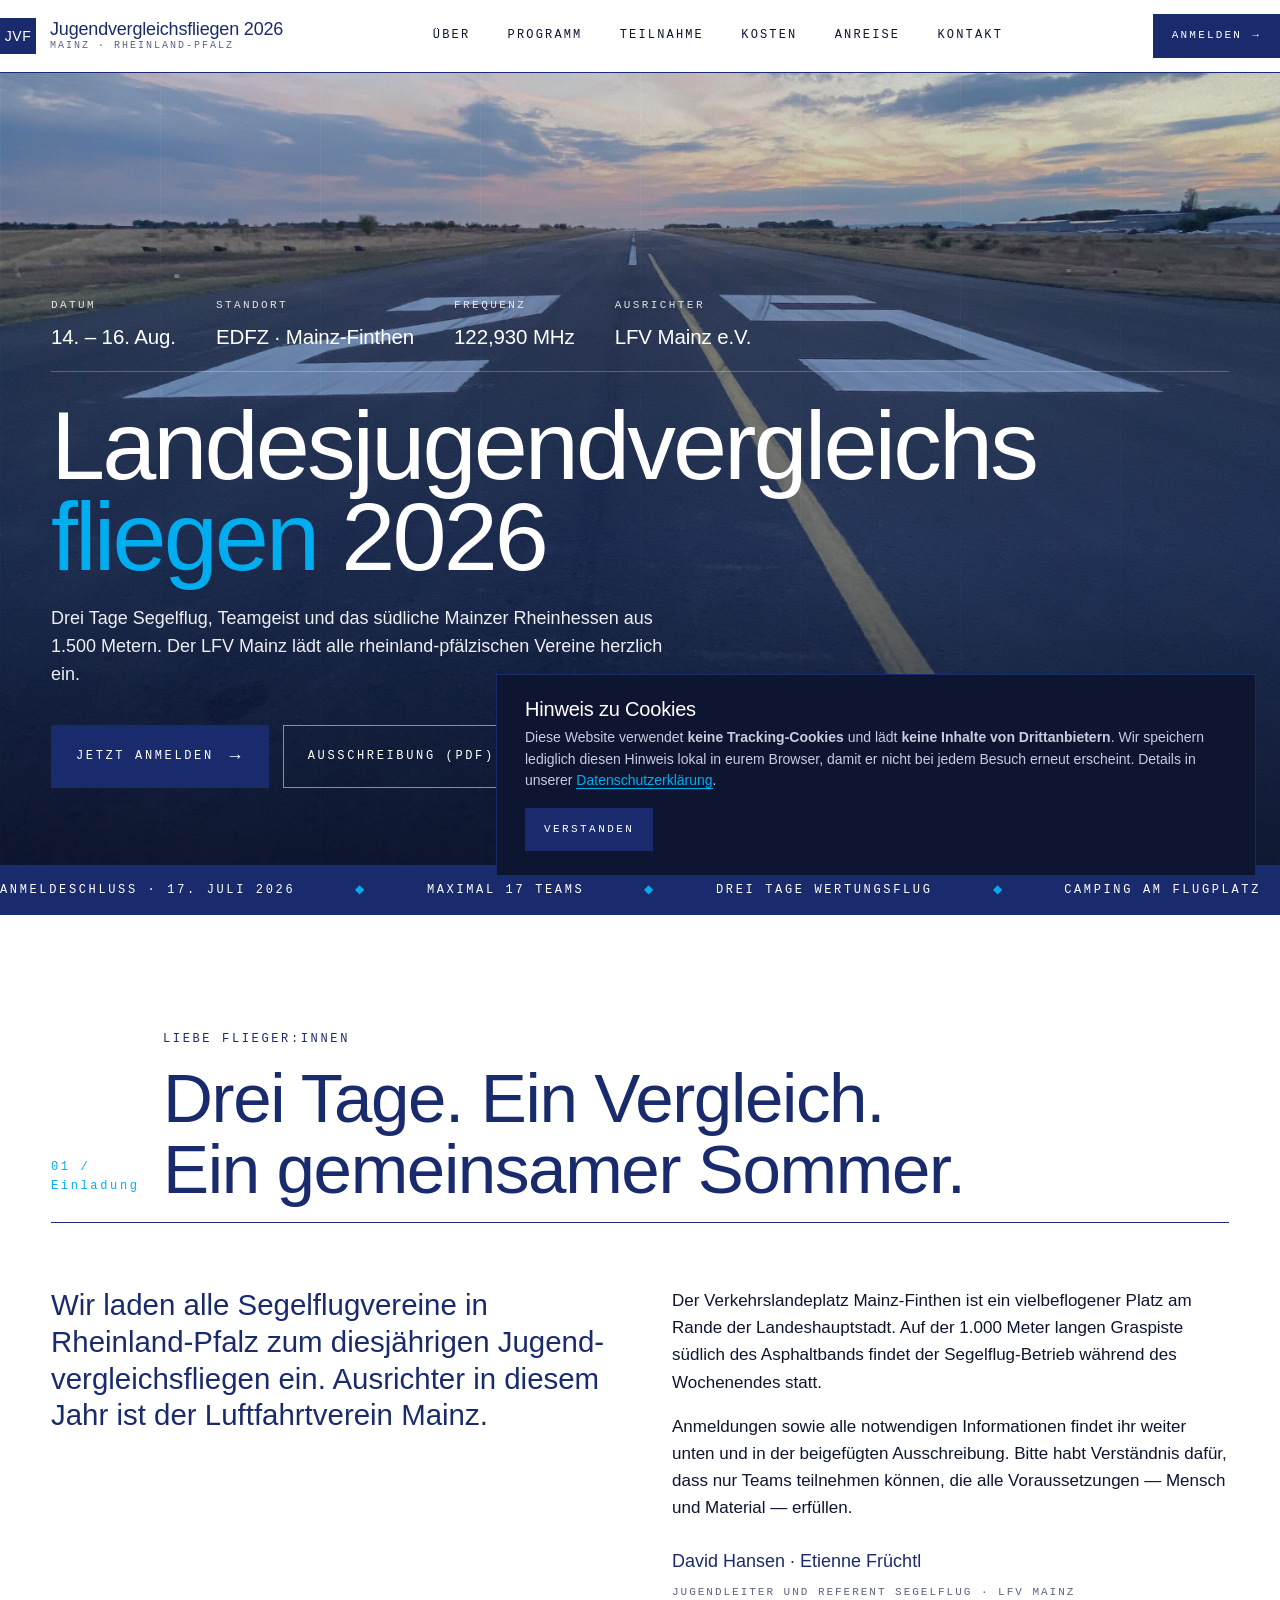
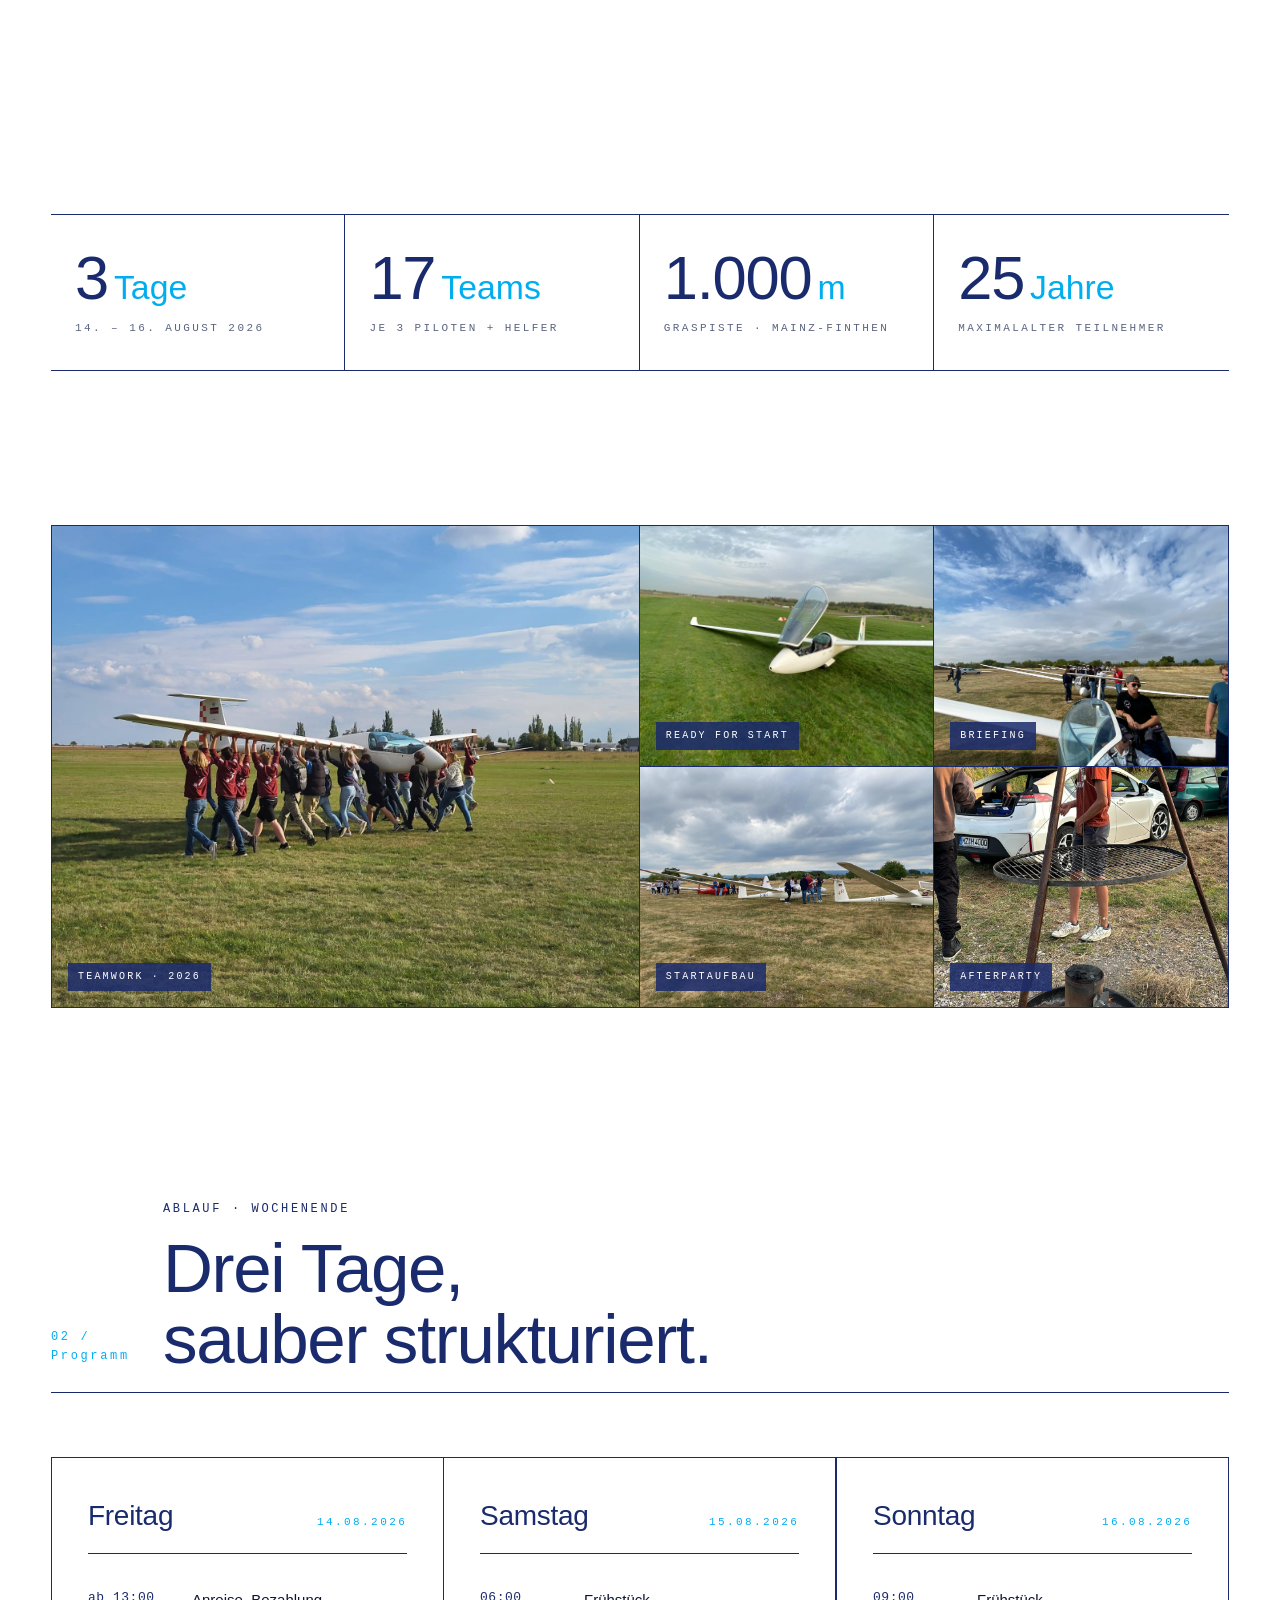
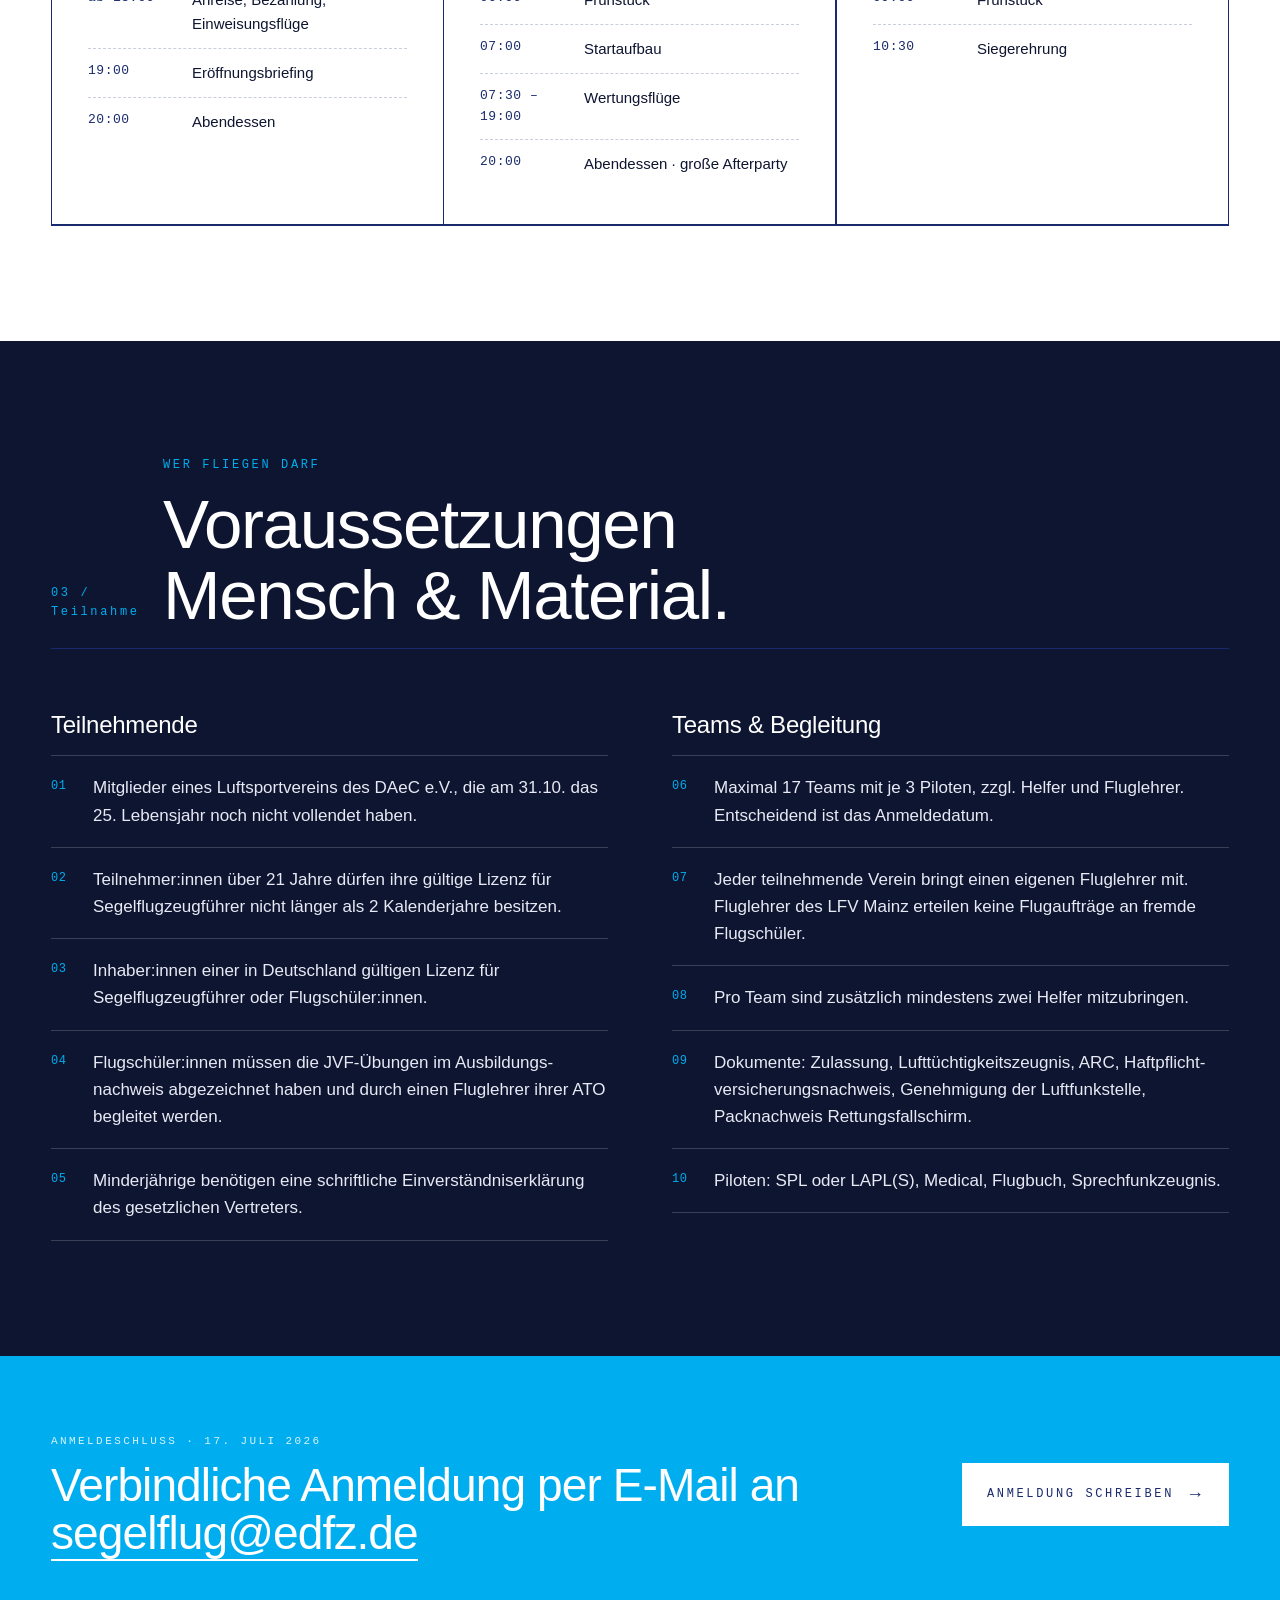
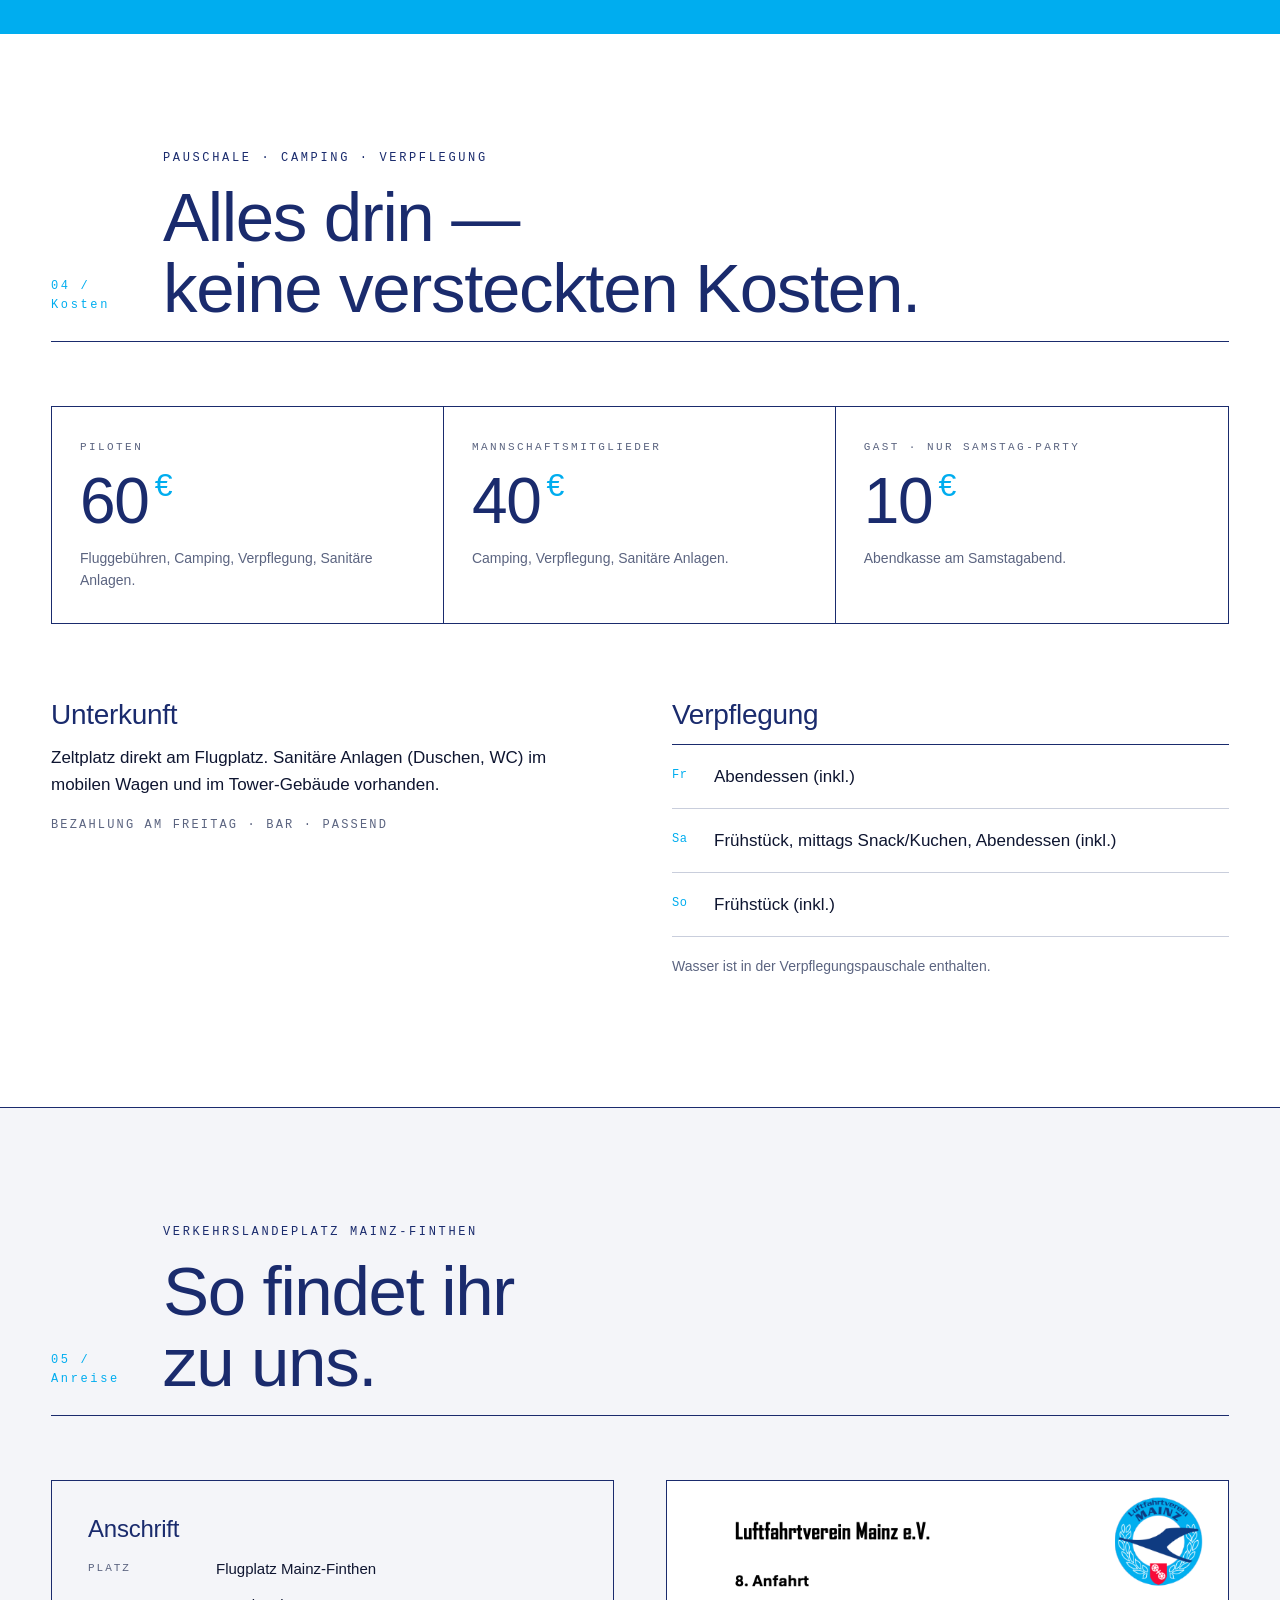
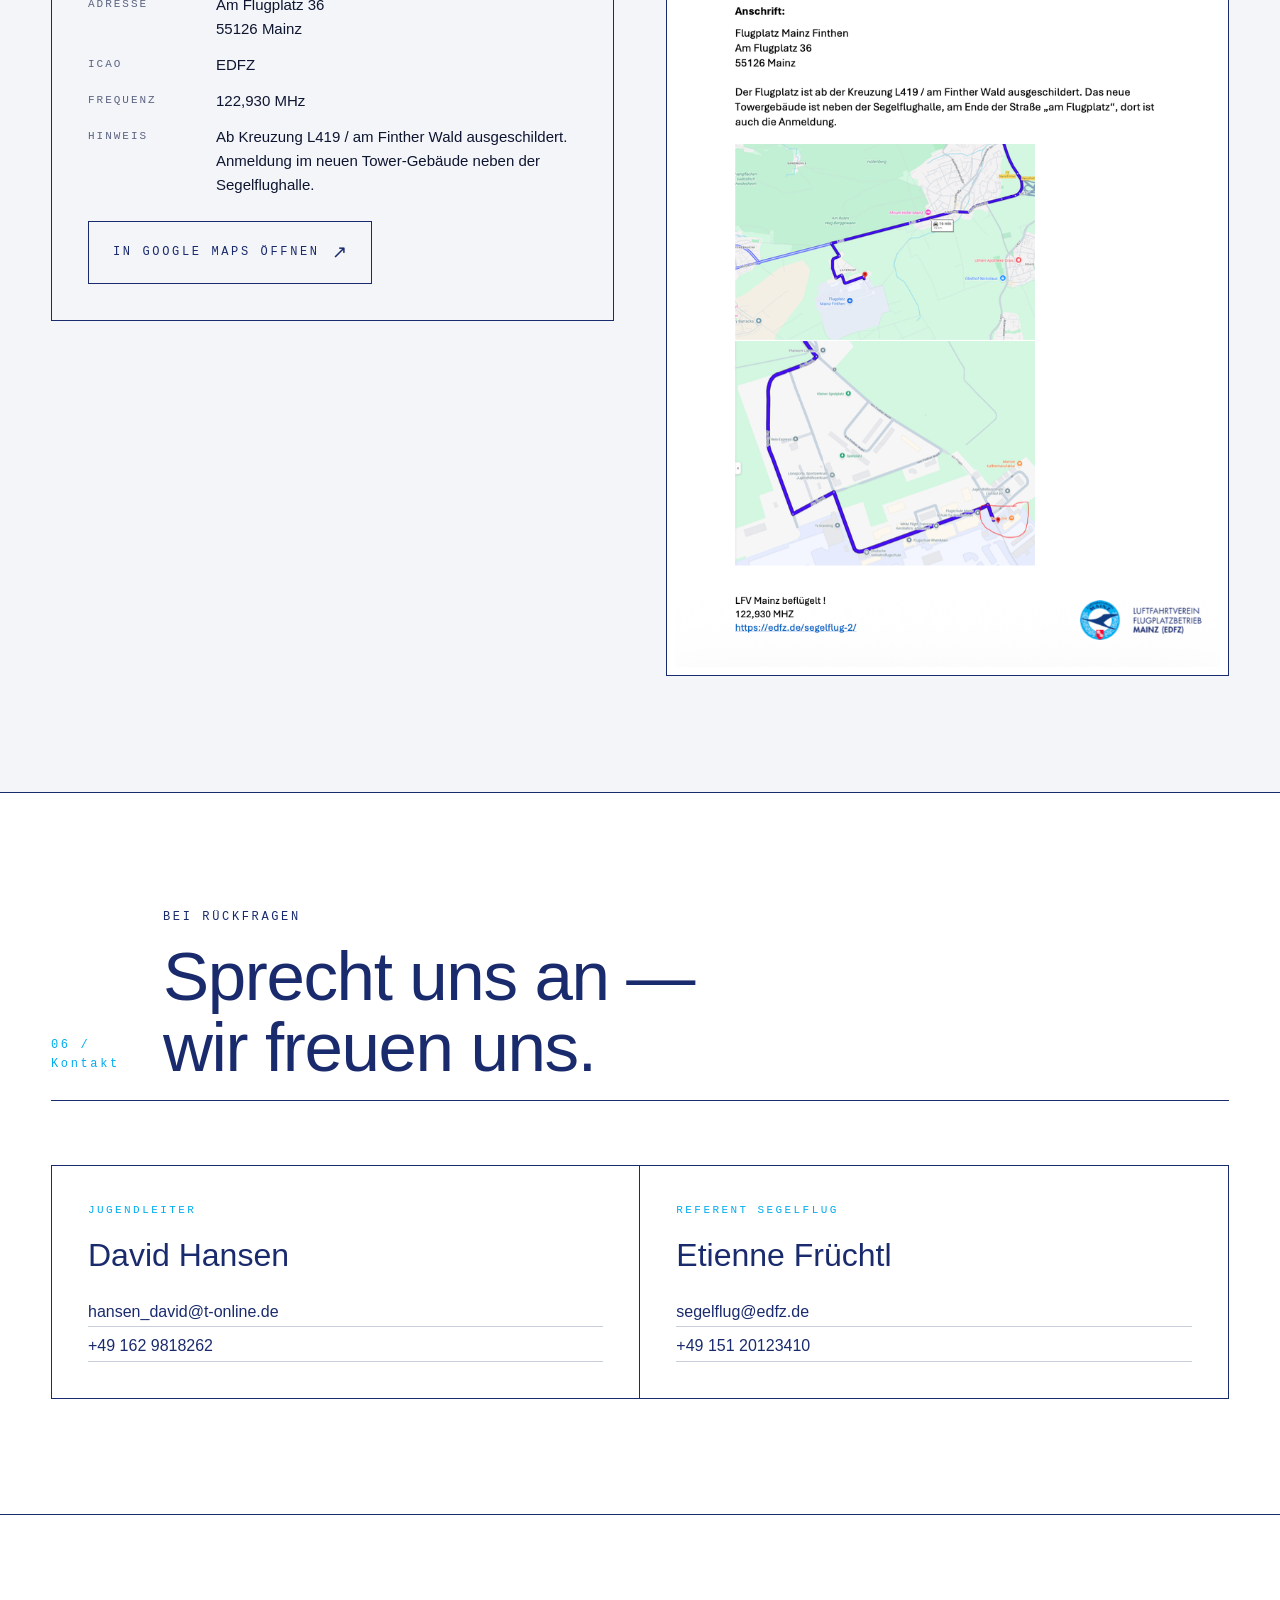
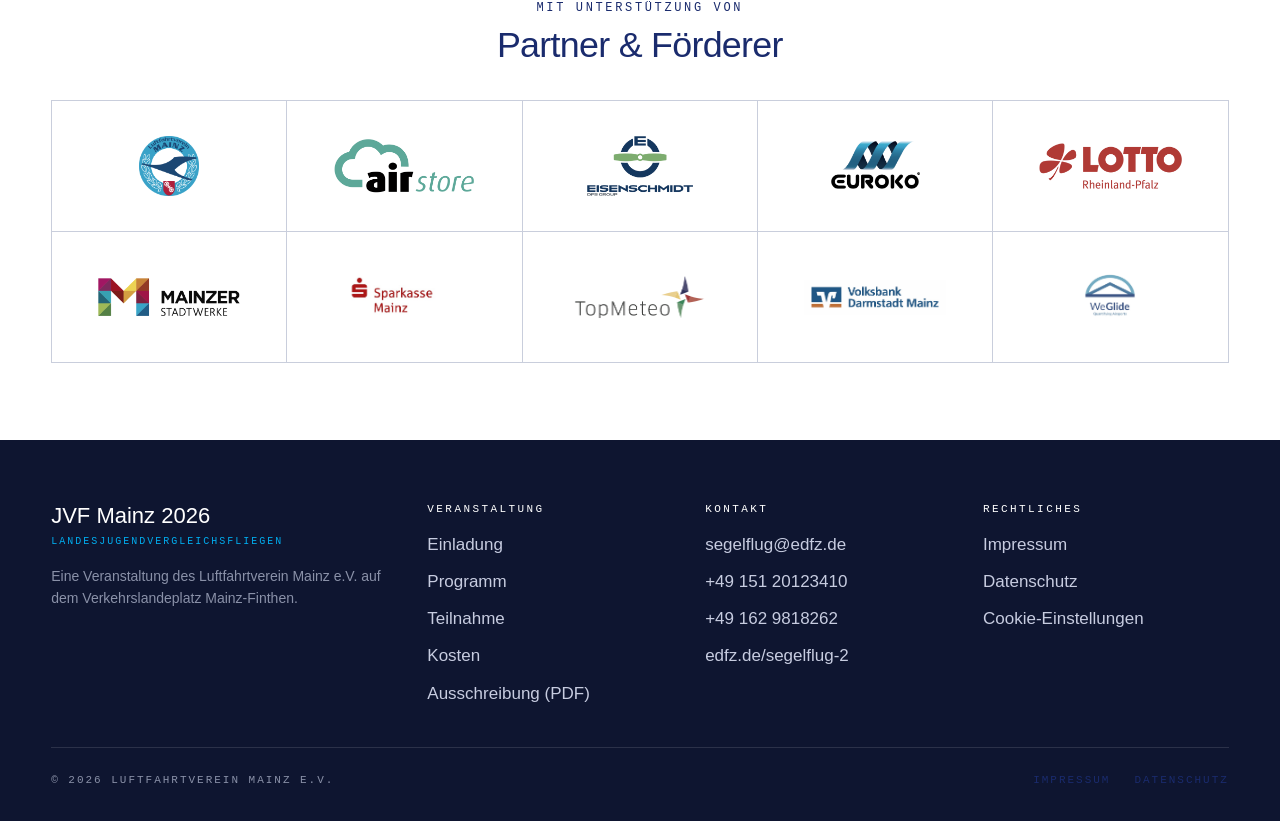
==== index.html @ f4890831 "feat: JVF Mainz 2026 Website Statische HTML-Site für das Landesjugendvergleichsfliegen 2026 auf dem " ====
<!doctype html>
<html lang="de">
<head>
<meta charset="utf-8" />
<meta name="viewport" content="width=device-width, initial-scale=1" />
<meta name="theme-color" content="#1A2B6D" />
<meta name="description" content="Landesjugendvergleichsfliegen 2026 in Mainz-Finthen. 14. bis 16. August 2026. Ausgerichtet vom Luftfahrtverein Mainz e.V. — Einladung an alle Segelflugvereine in Rheinland-Pfalz." />
<meta name="robots" content="index, follow" />

<title>JVF Mainz 2026 — Landesjugendvergleichsfliegen · 14.–16. August 2026</title>

<link rel="canonical" href="https://jvf-mainz.de/" />
<link rel="icon" type="image/svg+xml" href="data:image/svg+xml;utf8,<svg xmlns='http://www.w3.org/2000/svg' viewBox='0 0 64 64'><rect width='64' height='64' fill='%231A2B6D'/><text x='50%25' y='56%25' text-anchor='middle' font-family='Futura,Trebuchet MS,sans-serif' font-size='28' fill='white' font-weight='500'>JVF</text></svg>" />

<meta property="og:type" content="website" />
<meta property="og:title" content="JVF Mainz 2026 — Landesjugendvergleichsfliegen" />
<meta property="og:description" content="14. – 16. August 2026 · Verkehrslandeplatz Mainz-Finthen" />
<meta property="og:locale" content="de_DE" />

<link rel="stylesheet" href="assets/css/styles.css" />
<link rel="stylesheet" href="assets/vendor/aos/aos.css" />
<script src="assets/vendor/aos/aos.js" defer></script>
</head>
<body>

<!-- =========================================================
     Header
     ========================================================= -->
<header class="topbar">
  <div class="container topbar__inner">
    <a class="brand" href="/">
      <span class="brand__mark">JVF</span>
      <span class="brand__text">
        Jugendvergleichs&shy;fliegen 2026
        <small>Mainz · Rheinland-Pfalz</small>
      </span>
    </a>
    <nav class="nav" aria-label="Hauptnavigation">
      <a href="#ueber">Über</a>
      <a href="#programm">Programm</a>
      <a href="#teilnahme">Teilnahme</a>
      <a href="#kosten">Kosten</a>
      <a href="#anreise">Anreise</a>
      <a href="#kontakt">Kontakt</a>
    </nav>
    <a class="topbar__cta" href="#anmeldung">
      Anmelden <span aria-hidden="true">→</span>
    </a>
  </div>
</header>

<!-- =========================================================
     Hero
     ========================================================= -->
<section class="hero" aria-label="Einleitung">
  <div class="hero__media">
    <div class="hero__grid" aria-hidden="true"></div>
    <div class="hero__content">
      <div class="hero__container">

        <div class="hero__meta" data-aos="fade-up">
          <div class="hero__meta-item">Datum<span>14. – 16. Aug.</span></div>
          <div class="hero__meta-item">Standort<span>EDFZ · Mainz-Finthen</span></div>
          <div class="hero__meta-item">Frequenz<span>122,930 MHz</span></div>
          <div class="hero__meta-item">Ausrichter<span>LFV Mainz e.V.</span></div>
        </div>

        <h1 class="hero__title" data-aos="fade-up" data-aos-delay="120">
          Landes&shy;jugend&shy;<span class="light">vergleichs&shy;</span><br />
          <span class="accent">fliegen</span> <span class="light">2026</span>
        </h1>

        <p class="hero__sub" data-aos="fade-up" data-aos-delay="220">
          Drei Tage Segelflug, Teamgeist und das südliche Mainzer
          Rheinhessen aus 1.500 Metern. Der LFV Mainz lädt alle
          rheinland&shy;-pfälzischen Vereine herzlich ein.
        </p>

        <div class="hero__cta" data-aos="fade-up" data-aos-delay="300">
          <a class="btn" href="#anmeldung">
            Jetzt anmelden <span class="arrow" aria-hidden="true">→</span>
          </a>
          <a class="btn btn--ghost" href="assets/downloads/ausschreibung-jvf-2026-mainz.pdf" target="_blank" rel="noopener">
            Ausschreibung (PDF)
          </a>
        </div>

      </div>
    </div>
  </div>
</section>

<!-- =========================================================
     Ticker
     ========================================================= -->
<div class="ticker" aria-hidden="true">
  <div class="ticker__track">
    <span>Anmeldeschluss · 17. Juli 2026</span>
    <span>Maximal 17 Teams</span>
    <span>Drei Tage Wertungsflug</span>
    <span>Camping am Flugplatz</span>
    <span>Große Afterparty</span>
    <span>EDFZ · Mainz-Finthen</span>
    <span>Anmeldeschluss · 17. Juli 2026</span>
    <span>Maximal 17 Teams</span>
    <span>Drei Tage Wertungsflug</span>
    <span>Camping am Flugplatz</span>
    <span>Große Afterparty</span>
    <span>EDFZ · Mainz-Finthen</span>
  </div>
</div>

<!-- =========================================================
     Über / Einleitung
     ========================================================= -->
<section id="ueber" class="section">
  <div class="container">

    <div class="section__head" data-aos="fade-up">
      <div class="section__num">01 / Einladung</div>
      <div class="section__title-wrap">
        <span class="h-eyebrow">Liebe Flieger:innen</span>
        <h2 class="h-section">Drei Tage. Ein Vergleich.<br />Ein gemeinsamer Sommer.</h2>
      </div>
    </div>

    <div class="intro">
      <div class="intro__lead" data-aos="fade-up">
        Wir laden alle Segelflug&shy;vereine in Rheinland-Pfalz zum
        diesjährigen Jugend&shy;vergleichs&shy;fliegen ein. Ausrichter
        in diesem Jahr ist der Luftfahrt&shy;verein Mainz.
      </div>
      <div class="intro__body" data-aos="fade-up" data-aos-delay="120">
        <p>
          Der Verkehrs&shy;landeplatz Mainz-Finthen ist ein vielbeflogener
          Platz am Rande der Landeshauptstadt. Auf der 1.000 Meter langen
          Graspiste südlich des Asphaltbands findet der Segelflug-Betrieb
          während des Wochenendes statt.
        </p>
        <p>
          Anmeldungen sowie alle notwendigen Informationen findet ihr
          weiter unten und in der beigefügten Ausschreibung. Bitte habt
          Verständnis dafür, dass nur Teams teilnehmen können, die alle
          Voraussetzungen — Mensch und Material — erfüllen.
        </p>
        <p style="margin-top:1.4em;font-family:var(--ff-display);font-size:18px;color:var(--primary);">
          David Hansen &middot; Etienne Früchtl<br />
          <span style="font-family:var(--ff-mono);font-size:11px;letter-spacing:.18em;text-transform:uppercase;color:var(--muted);">Jugendleiter und Referent Segelflug · LFV Mainz</span>
        </p>
      </div>
    </div>

  </div>
</section>

<!-- =========================================================
     Stats Strip
     ========================================================= -->
<section class="section--tight">
  <div class="container">
    <div class="stats" data-aos="fade-up">
      <div class="stat">
        <div class="stat__num">3<span class="unit">Tage</span></div>
        <div class="stat__label">14. – 16. August 2026</div>
      </div>
      <div class="stat">
        <div class="stat__num">17<span class="unit">Teams</span></div>
        <div class="stat__label">je 3 Piloten + Helfer</div>
      </div>
      <div class="stat">
        <div class="stat__num">1.000<span class="unit">m</span></div>
        <div class="stat__label">Graspiste · Mainz-Finthen</div>
      </div>
      <div class="stat">
        <div class="stat__num">25<span class="unit">Jahre</span></div>
        <div class="stat__label">Maximalalter Teilnehmer</div>
      </div>
    </div>
  </div>
</section>

<!-- =========================================================
     Gallery
     ========================================================= -->
<section class="section--tight">
  <div class="container">
    <div class="gallery" data-aos="fade-up">
      <figure>
        <img src="assets/images/team-pushing.jpg" alt="Team schiebt einen Segelflieger auf der Graspiste" loading="lazy" />
        <figcaption>Teamwork · 2026</figcaption>
      </figure>
      <figure>
        <img src="assets/images/glider-cockpit.jpg" alt="Segelflugzeug mit geöffneter Haube im Abendlicht" loading="lazy" />
        <figcaption>Ready for Start</figcaption>
      </figure>
      <figure>
        <img src="assets/images/glider-sky.jpg" alt="Segelflugzeug-Cockpit vor blauem Himmel" loading="lazy" />
        <figcaption>Briefing</figcaption>
      </figure>
      <figure>
        <img src="assets/images/gliders-lineup.jpg" alt="Reihe aus aufgebauten Segelflugzeugen" loading="lazy" />
        <figcaption>Startaufbau</figcaption>
      </figure>
      <figure>
        <img src="assets/images/social-bbq.jpg" alt="Lagerfeuer und Grill am Abend" loading="lazy" />
        <figcaption>Afterparty</figcaption>
      </figure>
    </div>
  </div>
</section>

<!-- =========================================================
     Programm
     ========================================================= -->
<section id="programm" class="section">
  <div class="container">

    <div class="section__head" data-aos="fade-up">
      <div class="section__num">02 / Programm</div>
      <div class="section__title-wrap">
        <span class="h-eyebrow">Ablauf · Wochenende</span>
        <h2 class="h-section">Drei Tage,<br />sauber strukturiert.</h2>
      </div>
    </div>

    <div class="program">
      <article class="day" data-aos="fade-up">
        <header class="day__header">
          <span class="day__name">Freitag</span>
          <span class="day__date">14.08.2026</span>
        </header>
        <div class="day__rows">
          <div class="day__row">
            <span class="day__time">ab 13:00</span>
            <span class="day__item">Anreise, Bezahlung, Einweisungs&shy;flüge</span>
          </div>
          <div class="day__row">
            <span class="day__time">19:00</span>
            <span class="day__item">Eröffnungsbriefing</span>
          </div>
          <div class="day__row">
            <span class="day__time">20:00</span>
            <span class="day__item">Abendessen</span>
          </div>
        </div>
      </article>

      <article class="day" data-aos="fade-up" data-aos-delay="120">
        <header class="day__header">
          <span class="day__name">Samstag</span>
          <span class="day__date">15.08.2026</span>
        </header>
        <div class="day__rows">
          <div class="day__row">
            <span class="day__time">06:00</span>
            <span class="day__item">Frühstück</span>
          </div>
          <div class="day__row">
            <span class="day__time">07:00</span>
            <span class="day__item">Startaufbau</span>
          </div>
          <div class="day__row">
            <span class="day__time">07:30 – 19:00</span>
            <span class="day__item">Wertungsflüge</span>
          </div>
          <div class="day__row">
            <span class="day__time">20:00</span>
            <span class="day__item">Abendessen · große Afterparty</span>
          </div>
        </div>
      </article>

      <article class="day" data-aos="fade-up" data-aos-delay="240">
        <header class="day__header">
          <span class="day__name">Sonntag</span>
          <span class="day__date">16.08.2026</span>
        </header>
        <div class="day__rows">
          <div class="day__row">
            <span class="day__time">09:00</span>
            <span class="day__item">Frühstück</span>
          </div>
          <div class="day__row">
            <span class="day__time">10:30</span>
            <span class="day__item">Siegerehrung</span>
          </div>
        </div>
      </article>
    </div>

  </div>
</section>

<!-- =========================================================
     Teilnahme / Voraussetzungen
     ========================================================= -->
<section id="teilnahme" class="section section--ink">
  <div class="container">

    <div class="section__head" data-aos="fade-up">
      <div class="section__num">03 / Teilnahme</div>
      <div class="section__title-wrap">
        <span class="h-eyebrow">Wer fliegen darf</span>
        <h2 class="h-section">Voraus&shy;setzungen<br />Mensch &amp; Material.</h2>
      </div>
    </div>

    <div class="split">
      <div data-aos="fade-up">
        <h3 style="font-family:var(--ff-display);font-size:24px;color:#fff;margin-bottom:18px;">Teilnehmende</h3>
        <ul class="req-list" style="--rule-soft: rgba(255,255,255,0.18);">
          <li style="border-color: rgba(255,255,255,0.18);"><span class="marker">01</span> Mitglieder eines Luftsport&shy;vereins des DAeC e.V., die am 31.10. das 25. Lebensjahr noch nicht vollendet haben.</li>
          <li style="border-color: rgba(255,255,255,0.18);"><span class="marker">02</span> Teilnehmer:innen über 21 Jahre dürfen ihre gültige Lizenz für Segelflugzeug&shy;führer nicht länger als 2 Kalenderjahre besitzen.</li>
          <li style="border-color: rgba(255,255,255,0.18);"><span class="marker">03</span> Inhaber:innen einer in Deutschland gültigen Lizenz für Segelflugzeug&shy;führer oder Flugschüler:innen.</li>
          <li style="border-color: rgba(255,255,255,0.18);"><span class="marker">04</span> Flugschüler:innen müssen die JVF-Übungen im Ausbildungs&shy;nachweis abgezeichnet haben und durch einen Fluglehrer ihrer ATO begleitet werden.</li>
          <li style="border-color: rgba(255,255,255,0.18);"><span class="marker">05</span> Minderjährige benötigen eine schriftliche Einverständnis&shy;erklärung des gesetzlichen Vertreters.</li>
        </ul>
      </div>

      <div data-aos="fade-up" data-aos-delay="120">
        <h3 style="font-family:var(--ff-display);font-size:24px;color:#fff;margin-bottom:18px;">Teams &amp; Begleitung</h3>
        <ul class="req-list" style="--rule-soft: rgba(255,255,255,0.18);">
          <li style="border-color: rgba(255,255,255,0.18);"><span class="marker">06</span> Maximal 17 Teams mit je 3 Piloten, zzgl. Helfer und Fluglehrer. Entscheidend ist das Anmeldedatum.</li>
          <li style="border-color: rgba(255,255,255,0.18);"><span class="marker">07</span> Jeder teilnehmende Verein bringt einen eigenen Fluglehrer mit. Fluglehrer des LFV Mainz erteilen keine Flugaufträge an fremde Flugschüler.</li>
          <li style="border-color: rgba(255,255,255,0.18);"><span class="marker">08</span> Pro Team sind zusätzlich mindestens zwei Helfer mitzubringen.</li>
          <li style="border-color: rgba(255,255,255,0.18);"><span class="marker">09</span> Dokumente: Zulassung, Lufttüchtigkeitszeugnis, ARC, Haftpflicht&shy;versicherungs&shy;nachweis, Genehmigung der Luftfunkstelle, Packnachweis Rettungsfallschirm.</li>
          <li style="border-color: rgba(255,255,255,0.18);"><span class="marker">10</span> Piloten: SPL oder LAPL(S), Medical, Flugbuch, Sprechfunk&shy;zeugnis.</li>
        </ul>
      </div>
    </div>

  </div>
</section>

<!-- =========================================================
     Anmeldung Banner
     ========================================================= -->
<section id="anmeldung" class="section--tight" style="background:var(--secondary); color:#fff;">
  <div class="container" style="display:grid; grid-template-columns: 1fr auto; gap:32px; align-items:center;">
    <div data-aos="fade-up">
      <div style="font-family:var(--ff-mono); font-size:11px; letter-spacing:.22em; text-transform:uppercase; color:rgba(255,255,255,.85); margin-bottom:10px;">Anmeldeschluss · 17. Juli 2026</div>
      <h2 style="color:#fff; font-family:var(--ff-display); font-size:clamp(28px, 3.6vw, 48px); letter-spacing:-.02em; line-height:1.05;">
        Verbindliche Anmeldung per E-Mail an <br />
        <a href="mailto:segelflug@edfz.de?subject=Anmeldung%20JVF%20Mainz%202026" style="color:#fff; border-bottom:2px solid #fff;">segelflug@edfz.de</a>
      </h2>
    </div>
    <a class="btn" href="mailto:segelflug@edfz.de?subject=Anmeldung%20JVF%20Mainz%202026&body=Hallo%20zusammen%2C%0A%0Awir%20m%C3%B6chten%20uns%20verbindlich%20zum%20JVF%202026%20anmelden.%0A%0AVerein%3A%0ATeilnehmer%3A%0AFluglehrer%3A%0AHelfer%3A%0AMuster%20und%20Kennzeichen%20des%20Luftfahrzeugs%3A%0A%0AViele%20Gr%C3%BC%C3%9Fe" style="background:#fff; color:var(--primary); border-color:#fff;" data-aos="fade-up" data-aos-delay="80">
      Anmeldung schreiben <span class="arrow" aria-hidden="true">→</span>
    </a>
  </div>
</section>

<!-- =========================================================
     Kosten & Unterbringung
     ========================================================= -->
<section id="kosten" class="section">
  <div class="container">

    <div class="section__head" data-aos="fade-up">
      <div class="section__num">04 / Kosten</div>
      <div class="section__title-wrap">
        <span class="h-eyebrow">Pauschale · Camping · Verpflegung</span>
        <h2 class="h-section">Alles drin —<br />keine versteckten Kosten.</h2>
      </div>
    </div>

    <div class="prices" data-aos="fade-up">
      <div class="price">
        <div class="price__label">Piloten</div>
        <div class="price__amount">60<span class="currency">€</span></div>
        <div class="price__desc">Fluggebühren, Camping, Verpflegung, Sanitäre Anlagen.</div>
      </div>
      <div class="price">
        <div class="price__label">Mannschaftsmitglieder</div>
        <div class="price__amount">40<span class="currency">€</span></div>
        <div class="price__desc">Camping, Verpflegung, Sanitäre Anlagen.</div>
      </div>
      <div class="price">
        <div class="price__label">Gast · nur Samstag-Party</div>
        <div class="price__amount">10<span class="currency">€</span></div>
        <div class="price__desc">Abendkasse am Samstagabend.</div>
      </div>
    </div>

    <div class="split" style="margin-top: clamp(48px, 6vw, 80px);">
      <div data-aos="fade-up">
        <h3 style="font-family:var(--ff-display); font-size:28px; color:var(--primary); margin-bottom:14px;">Unterkunft</h3>
        <p>Zeltplatz direkt am Flugplatz. Sanitäre Anlagen (Duschen, WC) im mobilen Wagen und im Tower-Gebäude vorhanden.</p>
        <p style="font-family:var(--ff-mono); font-size:12px; letter-spacing:.18em; text-transform:uppercase; color:var(--muted); margin-top:18px;">Bezahlung am Freitag · bar · passend</p>
      </div>
      <div data-aos="fade-up" data-aos-delay="120">
        <h3 style="font-family:var(--ff-display); font-size:28px; color:var(--primary); margin-bottom:14px;">Verpflegung</h3>
        <ul class="req-list">
          <li><span class="marker">Fr</span> Abendessen (inkl.)</li>
          <li><span class="marker">Sa</span> Frühstück, mittags Snack/Kuchen, Abendessen (inkl.)</li>
          <li><span class="marker">So</span> Frühstück (inkl.)</li>
        </ul>
        <p style="margin-top:18px; font-size:14px; color:var(--muted);">Wasser ist in der Verpflegungs&shy;pauschale enthalten.</p>
      </div>
    </div>

  </div>
</section>

<!-- =========================================================
     Anreise
     ========================================================= -->
<section id="anreise" class="section" style="background:var(--paper-2); border-top:1px solid var(--rule); border-bottom:1px solid var(--rule);">
  <div class="container">

    <div class="section__head" data-aos="fade-up">
      <div class="section__num">05 / Anreise</div>
      <div class="section__title-wrap">
        <span class="h-eyebrow">Verkehrslandeplatz Mainz-Finthen</span>
        <h2 class="h-section">So findet ihr<br />zu uns.</h2>
      </div>
    </div>

    <div class="anreise">
      <div class="address-card" data-aos="fade-up">
        <h3>Anschrift</h3>
        <dl>
          <dt>Platz</dt><dd>Flugplatz Mainz-Finthen</dd>
          <dt>Adresse</dt><dd>Am Flugplatz 36<br />55126 Mainz</dd>
          <dt>ICAO</dt><dd>EDFZ</dd>
          <dt>Frequenz</dt><dd>122,930 MHz</dd>
          <dt>Hinweis</dt><dd>Ab Kreuzung L419 / am Finther Wald ausgeschildert. Anmeldung im neuen Tower-Gebäude neben der Segelflughalle.</dd>
        </dl>
        <div style="margin-top:24px; display:flex; gap:10px; flex-wrap:wrap;">
          <a class="btn btn--outline-dark" href="https://www.google.com/maps/search/?api=1&query=Flugplatz+Mainz-Finthen+Am+Flugplatz+36+55126+Mainz" target="_blank" rel="noopener noreferrer">
            In Google Maps öffnen <span class="arrow" aria-hidden="true">↗</span>
          </a>
        </div>
      </div>
      <div class="map-frame" data-aos="fade-up" data-aos-delay="120">
        <img src="assets/images/anreise-karte.png" alt="Karte zur Anreise zum Flugplatz Mainz-Finthen" />
      </div>
    </div>

  </div>
</section>

<!-- =========================================================
     Kontakt
     ========================================================= -->
<section id="kontakt" class="section">
  <div class="container">

    <div class="section__head" data-aos="fade-up">
      <div class="section__num">06 / Kontakt</div>
      <div class="section__title-wrap">
        <span class="h-eyebrow">Bei Rückfragen</span>
        <h2 class="h-section">Sprecht uns an —<br />wir freuen uns.</h2>
      </div>
    </div>

    <div class="contacts" data-aos="fade-up">
      <article class="contact">
        <div class="contact__role">Jugendleiter</div>
        <div class="contact__name">David Hansen</div>
        <div class="contact__detail">
          <a href="mailto:hansen_david@t-online.de">hansen_david@t-online.de</a>
          <a href="tel:+491629818262">+49 162 9818262</a>
        </div>
      </article>
      <article class="contact">
        <div class="contact__role">Referent Segelflug</div>
        <div class="contact__name">Etienne Früchtl</div>
        <div class="contact__detail">
          <a href="mailto:segelflug@edfz.de">segelflug@edfz.de</a>
          <a href="tel:+4915120123410">+49 151 20123410</a>
        </div>
      </article>
    </div>

  </div>
</section>

<!-- =========================================================
     Sponsoren
     ========================================================= -->
<section class="section--tight" style="border-top:1px solid var(--rule);">
  <div class="container">
    <div style="text-align:center; margin-bottom:36px;" data-aos="fade-up">
      <span class="h-eyebrow">Mit Unterstützung von</span>
      <h3 style="font-family:var(--ff-display); font-size:clamp(24px, 2.8vw, 36px); color:var(--primary); margin-top:8px; letter-spacing:-0.02em;">Partner &amp; Förderer</h3>
    </div>
    <div class="sponsors" data-aos="fade-up">
      <a class="sponsor" href="https://www.lfv-mainz.de" target="_blank" rel="noopener"><img src="assets/logos/lfv-mainz.png" alt="Luftfahrtverein Mainz" loading="lazy" /></a>
      <a class="sponsor" href="https://www.air-avionics.com" target="_blank" rel="noopener"><img src="assets/logos/air-avionics.png" alt="Air Avionics" loading="lazy" /></a>
      <a class="sponsor" href="#" rel="noopener"><img src="assets/logos/eisenschmidt.png" alt="Eisenschmidt" loading="lazy" /></a>
      <a class="sponsor" href="#" rel="noopener"><img src="assets/logos/euroko.png" alt="Euroko" loading="lazy" /></a>
      <a class="sponsor" href="https://www.lotto-rlp.de" target="_blank" rel="noopener"><img src="assets/logos/lotto.png" alt="Lotto Rheinland-Pfalz" loading="lazy" /></a>
      <a class="sponsor" href="https://www.mainzer-stadtwerke.de" target="_blank" rel="noopener"><img src="assets/logos/mainzer-stadtwerke.png" alt="Mainzer Stadtwerke" loading="lazy" /></a>
      <a class="sponsor" href="https://www.sparkasse-mainz.de" target="_blank" rel="noopener"><img src="assets/logos/sparkasse.jpg" alt="Sparkasse Mainz" loading="lazy" /></a>
      <a class="sponsor" href="https://www.topmeteo.eu" target="_blank" rel="noopener"><img src="assets/logos/topmeteo.png" alt="TopMeteo" loading="lazy" /></a>
      <a class="sponsor" href="https://www.volksbank-rhein-main.de" target="_blank" rel="noopener"><img src="assets/logos/volksbank.jpg" alt="Volksbank Rhein-Main" loading="lazy" /></a>
      <a class="sponsor" href="https://weglide.org" target="_blank" rel="noopener"><img src="assets/logos/weglide.jpg" alt="WeGlide" loading="lazy" /></a>
    </div>
  </div>
</section>

<!-- =========================================================
     Footer
     ========================================================= -->
<footer class="footer">
  <div class="container">
    <div class="footer__grid">
      <div>
        <div class="footer__brand">
          JVF Mainz 2026
          <small>Landesjugendvergleichsfliegen</small>
        </div>
        <p style="margin-top:18px; max-width:340px; color:#8A91A8; font-size:14px;">
          Eine Veranstaltung des Luftfahrtverein Mainz e.V. auf dem Verkehrs&shy;landeplatz Mainz-Finthen.
        </p>
      </div>
      <div class="footer__col">
        <h4>Veranstaltung</h4>
        <ul>
          <li><a href="#ueber">Einladung</a></li>
          <li><a href="#programm">Programm</a></li>
          <li><a href="#teilnahme">Teilnahme</a></li>
          <li><a href="#kosten">Kosten</a></li>
          <li><a href="assets/downloads/ausschreibung-jvf-2026-mainz.pdf" target="_blank" rel="noopener">Ausschreibung (PDF)</a></li>
        </ul>
      </div>
      <div class="footer__col">
        <h4>Kontakt</h4>
        <ul>
          <li><a href="mailto:segelflug@edfz.de">segelflug@edfz.de</a></li>
          <li><a href="tel:+4915120123410">+49 151 20123410</a></li>
          <li><a href="tel:+491629818262">+49 162 9818262</a></li>
          <li><a href="https://edfz.de/segelflug-2/" target="_blank" rel="noopener">edfz.de/segelflug-2</a></li>
        </ul>
      </div>
      <div class="footer__col">
        <h4>Rechtliches</h4>
        <ul>
          <li><a href="impressum.html">Impressum</a></li>
          <li><a href="datenschutz.html">Datenschutz</a></li>
          <li><a href="#" id="cookie-reopen">Cookie-Einstellungen</a></li>
        </ul>
      </div>
    </div>
    <div class="footer__bottom">
      <span>© 2026 Luftfahrtverein Mainz e.V.</span>
      <nav aria-label="Footer">
        <a href="impressum.html">Impressum</a>
        <a href="datenschutz.html">Datenschutz</a>
      </nav>
    </div>
  </div>
</footer>

<!-- =========================================================
     Cookie Banner
     ========================================================= -->
<aside class="cookie" id="cookie-banner" aria-live="polite" aria-label="Hinweis zu Cookies">
  <h4>Hinweis zu Cookies</h4>
  <p>
    Diese Website verwendet <strong>keine Tracking-Cookies</strong> und
    lädt <strong>keine Inhalte von Drittanbietern</strong>. Wir speichern
    lediglich diesen Hinweis lokal in eurem Browser, damit er nicht bei
    jedem Besuch erneut erscheint. Details in unserer
    <a href="datenschutz.html">Datenschutz&shy;erklärung</a>.
  </p>
  <div class="cookie__actions">
    <button class="btn" id="cookie-accept" type="button">Verstanden</button>
  </div>
</aside>

<script src="assets/js/main.js" defer></script>

</body>
</html>
---- assets/css/styles.css ----
/* ============================================================
   JVF Mainz 2026 — Stylesheet
   Editorial · Aviation · Technical
   ============================================================ */

/* ---------- Fonts: lokal (DSGVO-konform) ------------------ */
@font-face {
  font-family: 'Futura LT';
  src: url('../fonts/futura-lt-light.woff2') format('woff2'),
       url('../fonts/futura-lt-light.woff') format('woff');
  font-weight: 300;
  font-style: normal;
  font-display: swap;
}
@font-face {
  font-family: 'Futura';
  src: url('../fonts/futura.woff2') format('woff2'),
       url('../fonts/futura.woff') format('woff');
  font-weight: 500;
  font-style: normal;
  font-display: swap;
}
@font-face {
  font-family: 'DIN 2014 Light';
  src: url('../fonts/din-2014-light.woff2') format('woff2'),
       url('../fonts/din-2014-light.woff') format('woff');
  font-weight: 300;
  font-style: normal;
  font-display: swap;
}
@font-face {
  font-family: 'DIN 2014';
  src: url('../fonts/din-2014.woff2') format('woff2'),
       url('../fonts/din-2014.woff') format('woff');
  font-weight: 400;
  font-style: normal;
  font-display: swap;
}

/* ---------- Tokens ---------------------------------------- */
:root {
  --primary: #1A2B6D;
  --secondary: #00ADEF;
  --ink: #0E1530;
  --paper: #FFFFFF;
  --paper-2: #F4F5F9;
  --paper-3: #E8EAF1;
  --rule: #1A2B6D;
  --rule-soft: #C9CEDC;
  --muted: #5B6480;

  --ff-display: 'Futura', 'Futura LT', 'Trebuchet MS', 'Century Gothic', sans-serif;
  --ff-display-light: 'Futura LT', 'Futura', 'Trebuchet MS', 'Century Gothic', sans-serif;
  --ff-body: 'DIN 2014', 'DIN 2014 Light', 'Helvetica Neue', Helvetica, Arial, sans-serif;
  --ff-body-light: 'DIN 2014 Light', 'DIN 2014', 'Helvetica Neue', Helvetica, Arial, sans-serif;
  --ff-mono: ui-monospace, 'SF Mono', Menlo, Consolas, monospace;

  --container: 1320px;
  --gutter: clamp(20px, 4vw, 56px);
  --section: clamp(72px, 9vw, 140px);
}

/* ---------- Reset ----------------------------------------- */
*,
*::before,
*::after { box-sizing: border-box; }

html { scroll-behavior: smooth; }

body {
  margin: 0;
  background: var(--paper);
  color: var(--ink);
  font-family: var(--ff-body-light);
  font-size: 17px;
  line-height: 1.6;
  -webkit-font-smoothing: antialiased;
  -moz-osx-font-smoothing: grayscale;
  text-rendering: optimizeLegibility;
}

img { max-width: 100%; display: block; }

a { color: var(--primary); text-decoration: none; }
a:hover { color: var(--secondary); }

::selection { background: var(--primary); color: #fff; }

button { font: inherit; cursor: pointer; }

/* ---------- Typography ------------------------------------ */
h1, h2, h3, h4 {
  font-family: var(--ff-display);
  font-weight: 500;
  line-height: 1.02;
  letter-spacing: -0.01em;
  margin: 0;
  color: var(--primary);
}

.h-display {
  font-family: var(--ff-display);
  font-size: clamp(48px, 9vw, 140px);
  line-height: 0.92;
  letter-spacing: -0.03em;
  color: var(--primary);
}
.h-display .light { font-family: var(--ff-display-light); font-weight: 300; }
.h-display .accent { color: var(--secondary); }

.h-section {
  font-family: var(--ff-display);
  font-size: clamp(38px, 5.4vw, 72px);
  line-height: 1.02;
  letter-spacing: -0.02em;
}

.h-eyebrow {
  font-family: var(--ff-mono);
  font-size: 12px;
  letter-spacing: 0.22em;
  text-transform: uppercase;
  color: var(--primary);
  font-weight: 500;
}

p { margin: 0 0 1em; }

strong { font-family: var(--ff-body); font-weight: 700; }

/* ---------- Layout ---------------------------------------- */
.container {
  width: 100%;
  max-width: var(--container);
  margin: 0 auto;
  padding-left: var(--gutter);
  padding-right: var(--gutter);
}

.section { padding-top: var(--section); padding-bottom: var(--section); }
.section--tight { padding-top: clamp(48px, 6vw, 80px); padding-bottom: clamp(48px, 6vw, 80px); }
.section--ink { background: var(--ink); color: #E7EAF5; }
.section--ink h1,
.section--ink h2,
.section--ink h3 { color: #fff; }
.section--ink .h-eyebrow { color: var(--secondary); }

.rule { height: 1px; background: var(--rule); border: 0; margin: 0; }
.rule--soft { background: var(--rule-soft); }
.rule--secondary { background: var(--secondary); height: 2px; }

/* ---------- Top Bar / Header ------------------------------ */
.topbar {
  position: sticky;
  top: 0;
  z-index: 50;
  background: var(--paper);
  border-bottom: 1px solid var(--rule);
}
.topbar__inner {
  display: grid;
  grid-template-columns: auto 1fr auto;
  align-items: center;
  gap: 24px;
  padding: 14px 0;
}
.brand {
  display: flex;
  align-items: center;
  gap: 14px;
  color: var(--primary);
}
.brand__mark {
  width: 36px;
  height: 36px;
  background: var(--primary);
  display: grid;
  place-items: center;
  color: #fff;
  font-family: var(--ff-display);
  font-size: 14px;
  letter-spacing: 0.04em;
}
.brand__text {
  font-family: var(--ff-display);
  font-size: 18px;
  line-height: 1.05;
  letter-spacing: -0.01em;
}
.brand__text small {
  display: block;
  font-family: var(--ff-mono);
  font-size: 10px;
  letter-spacing: 0.2em;
  text-transform: uppercase;
  color: var(--muted);
  margin-top: 2px;
}
.nav {
  display: flex;
  justify-content: center;
  gap: clamp(14px, 2.6vw, 36px);
}
.nav a {
  font-family: var(--ff-mono);
  font-size: 12px;
  letter-spacing: 0.18em;
  text-transform: uppercase;
  color: var(--ink);
  padding: 6px 2px;
  border-bottom: 1px solid transparent;
}
.nav a:hover { color: var(--primary); border-bottom-color: var(--secondary); }

.topbar__cta {
  display: inline-flex;
  align-items: center;
  gap: 10px;
  background: var(--primary);
  color: #fff;
  padding: 12px 18px;
  font-family: var(--ff-mono);
  font-size: 11px;
  letter-spacing: 0.2em;
  text-transform: uppercase;
  border: 1px solid var(--primary);
  transition: background .2s, color .2s;
}
.topbar__cta:hover { background: var(--secondary); border-color: var(--secondary); color: #fff; }

.nav__toggle {
  display: none;
  background: transparent;
  border: 1px solid var(--primary);
  color: var(--primary);
  padding: 8px 12px;
  font-family: var(--ff-mono);
  font-size: 11px;
  letter-spacing: 0.2em;
  text-transform: uppercase;
}

/* ---------- Hero ------------------------------------------ */
.hero {
  position: relative;
  overflow: hidden;
  border-bottom: 1px solid var(--rule);
}
.hero__media {
  position: relative;
  height: clamp(520px, 88vh, 880px);
  background:
    linear-gradient(180deg, rgba(26,43,109,0.18) 0%, rgba(26,43,109,0.45) 60%, rgba(14,21,48,0.85) 100%),
    url('../images/hero-runway.jpg') center 70% / cover no-repeat;
}
.hero__grid {
  position: absolute;
  inset: 0;
  pointer-events: none;
  background-image:
    linear-gradient(to right, rgba(255,255,255,0.08) 1px, transparent 1px);
  background-size: 12.5% 100%;
  mix-blend-mode: overlay;
  opacity: 0.6;
}
.hero__content {
  position: absolute;
  inset: 0;
  display: flex;
  flex-direction: column;
  justify-content: flex-end;
  padding-bottom: clamp(48px, 6vw, 80px);
  color: #fff;
}
.hero__container {
  width: 100%;
  max-width: var(--container);
  margin: 0 auto;
  padding-left: var(--gutter);
  padding-right: var(--gutter);
}
.hero__meta {
  display: flex;
  flex-wrap: wrap;
  gap: 28px 40px;
  align-items: baseline;
  margin-bottom: 28px;
  padding-bottom: 18px;
  border-bottom: 1px solid rgba(255,255,255,0.25);
}
.hero__meta-item {
  font-family: var(--ff-mono);
  font-size: 11px;
  letter-spacing: 0.22em;
  text-transform: uppercase;
  color: rgba(255,255,255,0.85);
}
.hero__meta-item span {
  display: block;
  font-family: var(--ff-display);
  font-size: clamp(18px, 1.6vw, 22px);
  letter-spacing: -0.005em;
  color: #fff;
  margin-top: 6px;
  text-transform: none;
}
.hero__title {
  color: #fff;
  font-family: var(--ff-display);
  font-size: clamp(44px, 7.6vw, 116px);
  line-height: 0.94;
  letter-spacing: -0.03em;
}
.hero__title .light { font-family: var(--ff-display-light); font-weight: 300; }
.hero__title .accent { color: var(--secondary); }
.hero__sub {
  margin-top: 22px;
  max-width: 640px;
  font-size: 18px;
  line-height: 1.55;
  color: rgba(255,255,255,0.92);
}
.hero__cta {
  margin-top: 36px;
  display: flex;
  gap: 14px;
  flex-wrap: wrap;
}

/* Buttons */
.btn {
  display: inline-flex;
  align-items: center;
  gap: 12px;
  padding: 16px 24px;
  font-family: var(--ff-mono);
  font-size: 12px;
  letter-spacing: 0.22em;
  text-transform: uppercase;
  border: 1px solid var(--primary);
  background: var(--primary);
  color: #fff;
  transition: background .2s, border-color .2s, color .2s;
}
.btn:hover { background: var(--secondary); border-color: var(--secondary); color: #fff; }
.btn--ghost { background: transparent; color: #fff; border-color: rgba(255,255,255,0.5); }
.btn--ghost:hover { background: #fff; color: var(--primary); border-color: #fff; }
.btn--outline-dark { background: transparent; color: var(--primary); }
.btn--outline-dark:hover { background: var(--primary); color: #fff; }
.btn .arrow { font-family: var(--ff-display); font-size: 18px; letter-spacing: 0; }

/* Marquee / ticker */
.ticker {
  background: var(--primary);
  color: #fff;
  border-top: 1px solid var(--primary);
  border-bottom: 1px solid var(--primary);
  overflow: hidden;
}
.ticker__track {
  display: flex;
  gap: 60px;
  padding: 14px 0;
  animation: ticker 38s linear infinite;
  white-space: nowrap;
  font-family: var(--ff-mono);
  font-size: 12px;
  letter-spacing: 0.22em;
  text-transform: uppercase;
}
.ticker__track span::after {
  content: '◆';
  margin-left: 60px;
  color: var(--secondary);
}
@keyframes ticker {
  from { transform: translateX(0); }
  to { transform: translateX(-50%); }
}

/* ---------- Section header -------------------------------- */
.section__head {
  display: grid;
  grid-template-columns: 80px 1fr;
  gap: 32px;
  align-items: end;
  margin-bottom: clamp(40px, 5vw, 72px);
  padding-bottom: 18px;
  border-bottom: 1px solid var(--rule);
}
.section__num {
  font-family: var(--ff-mono);
  font-size: 12px;
  letter-spacing: 0.22em;
  color: var(--secondary);
  padding-bottom: 8px;
}
.section__title-wrap .h-eyebrow { display: block; margin-bottom: 14px; }

/* ---------- Intro / About --------------------------------- */
.intro {
  display: grid;
  grid-template-columns: 1fr 1fr;
  gap: clamp(40px, 5vw, 88px);
  align-items: start;
}
.intro__lead {
  font-family: var(--ff-display-light);
  font-weight: 300;
  font-size: clamp(24px, 2.3vw, 32px);
  line-height: 1.25;
  color: var(--primary);
}
.intro__body p { font-size: 17px; color: var(--ink); }
.intro__body p + p { margin-top: 1em; }

/* ---------- Stat strip ------------------------------------ */
.stats {
  display: grid;
  grid-template-columns: repeat(4, 1fr);
  border-top: 1px solid var(--rule);
  border-bottom: 1px solid var(--rule);
}
.stat {
  padding: 32px 24px;
  border-right: 1px solid var(--rule);
}
.stat:last-child { border-right: 0; }
.stat__num {
  font-family: var(--ff-display);
  font-size: clamp(40px, 4.8vw, 64px);
  line-height: 1;
  color: var(--primary);
  letter-spacing: -0.02em;
}
.stat__num .unit { font-family: var(--ff-display-light); font-weight: 300; font-size: 0.55em; color: var(--secondary); margin-left: 6px; letter-spacing: 0; }
.stat__label {
  font-family: var(--ff-mono);
  font-size: 11px;
  letter-spacing: 0.22em;
  text-transform: uppercase;
  margin-top: 12px;
  color: var(--muted);
}

/* ---------- Programm -------------------------------------- */
.program { display: grid; grid-template-columns: 1fr 1fr 1fr; gap: 1px; background: var(--rule); border: 1px solid var(--rule); }
.day { background: var(--paper); padding: 36px; display: flex; flex-direction: column; }
.day__header {
  display: flex;
  justify-content: space-between;
  align-items: baseline;
  padding-bottom: 14px;
  border-bottom: 1px solid var(--rule);
  margin-bottom: 22px;
}
.day__name { font-family: var(--ff-display); font-size: 28px; color: var(--primary); letter-spacing: -0.01em; }
.day__date { font-family: var(--ff-mono); font-size: 11px; letter-spacing: 0.22em; color: var(--secondary); text-transform: uppercase; }
.day__rows { display: flex; flex-direction: column; gap: 0; }
.day__row {
  display: grid;
  grid-template-columns: 88px 1fr;
  gap: 16px;
  padding: 12px 0;
  border-bottom: 1px dashed var(--rule-soft);
}
.day__row:last-child { border-bottom: 0; }
.day__time { font-family: var(--ff-mono); font-size: 13px; color: var(--primary); letter-spacing: 0.04em; }
.day__item { font-family: var(--ff-body); font-size: 15px; color: var(--ink); }

/* ---------- Editorial split (Teilnahme, Kosten) ----------- */
.split { display: grid; grid-template-columns: 1fr 1fr; gap: clamp(40px, 5vw, 96px); align-items: start; }
.split--reverse { direction: rtl; }
.split--reverse > * { direction: ltr; }

.req-list { list-style: none; padding: 0; margin: 0; }
.req-list li {
  padding: 18px 0;
  border-bottom: 1px solid var(--rule-soft);
  display: grid;
  grid-template-columns: 28px 1fr;
  gap: 14px;
  align-items: start;
}
.req-list li:first-child { border-top: 1px solid var(--rule); }
.req-list .marker {
  font-family: var(--ff-mono);
  color: var(--secondary);
  font-size: 12px;
  letter-spacing: 0.04em;
  padding-top: 3px;
}

/* ---------- Price card ------------------------------------ */
.prices { display: grid; grid-template-columns: repeat(3, 1fr); border: 1px solid var(--rule); }
.price { padding: 32px 28px; border-right: 1px solid var(--rule); position: relative; }
.price:last-child { border-right: 0; }
.price__label { font-family: var(--ff-mono); font-size: 11px; letter-spacing: 0.22em; text-transform: uppercase; color: var(--muted); }
.price__amount { font-family: var(--ff-display); font-size: clamp(48px, 5vw, 72px); color: var(--primary); line-height: 1; margin-top: 12px; letter-spacing: -0.02em; }
.price__amount .currency { font-family: var(--ff-display-light); font-weight: 300; font-size: 0.5em; color: var(--secondary); margin-left: 6px; vertical-align: top; }
.price__desc { margin-top: 14px; color: var(--muted); font-size: 14px; }

/* ---------- Editorial image strip ------------------------- */
.gallery {
  display: grid;
  grid-template-columns: 2fr 1fr 1fr;
  grid-template-rows: 240px 240px;
  gap: 1px;
  background: var(--rule);
  border: 1px solid var(--rule);
}
.gallery figure { position: relative; margin: 0; overflow: hidden; background: var(--paper-2); }
.gallery figure img { width: 100%; height: 100%; object-fit: cover; transition: transform .8s ease; }
.gallery figure:hover img { transform: scale(1.04); }
.gallery figure:nth-child(1) { grid-row: 1 / span 2; }
.gallery figure figcaption {
  position: absolute;
  left: 16px;
  bottom: 16px;
  font-family: var(--ff-mono);
  font-size: 10px;
  letter-spacing: 0.22em;
  text-transform: uppercase;
  color: #fff;
  background: rgba(26,43,109,0.85);
  padding: 6px 10px;
}

/* ---------- Anreise --------------------------------------- */
.anreise { display: grid; grid-template-columns: 1fr 1fr; gap: clamp(32px, 4vw, 72px); align-items: start; }
.address-card { border: 1px solid var(--rule); padding: 36px; background: var(--paper-2); }
.address-card h3 { font-size: 24px; margin-bottom: 16px; }
.address-card dl { display: grid; grid-template-columns: 110px 1fr; gap: 12px 18px; margin: 0; font-size: 15px; }
.address-card dt { font-family: var(--ff-mono); font-size: 11px; letter-spacing: 0.18em; text-transform: uppercase; color: var(--muted); padding-top: 3px; }
.address-card dd { margin: 0; color: var(--ink); }
.map-frame { border: 1px solid var(--rule); padding: 8px; background: #fff; }
.map-frame img { width: 100%; }

/* ---------- Kontakt / People ------------------------------ */
.contacts { display: grid; grid-template-columns: 1fr 1fr; gap: 1px; background: var(--rule); border: 1px solid var(--rule); }
.contact { padding: 36px; background: var(--paper); }
.contact__role { font-family: var(--ff-mono); font-size: 11px; letter-spacing: 0.22em; text-transform: uppercase; color: var(--secondary); }
.contact__name { font-family: var(--ff-display); font-size: 32px; color: var(--primary); margin: 10px 0 18px; }
.contact__detail { display: flex; flex-direction: column; gap: 6px; font-size: 16px; }
.contact__detail a { color: var(--primary); border-bottom: 1px solid var(--rule-soft); padding-bottom: 2px; }
.contact__detail a:hover { color: var(--secondary); border-bottom-color: var(--secondary); }

/* ---------- Sponsors -------------------------------------- */
.sponsors {
  display: grid;
  grid-template-columns: repeat(5, 1fr);
  gap: 1px;
  background: var(--rule-soft);
  border: 1px solid var(--rule-soft);
}
.sponsor {
  background: #fff;
  display: grid;
  place-items: center;
  padding: 28px;
  min-height: 130px;
  transition: background .2s;
}
.sponsor:hover { background: var(--paper-2); }
.sponsor img { max-height: 60px; max-width: 80%; width: auto; height: auto; object-fit: contain; filter: grayscale(40%); transition: filter .2s; }
.sponsor:hover img { filter: grayscale(0%); }

/* ---------- Footer ---------------------------------------- */
.footer { background: var(--ink); color: #C7CCE0; padding: 64px 0 32px; }
.footer__grid { display: grid; grid-template-columns: 1.4fr 1fr 1fr 1fr; gap: 32px; padding-bottom: 40px; border-bottom: 1px solid rgba(255,255,255,0.12); }
.footer__brand { color: #fff; font-family: var(--ff-display); font-size: 22px; line-height: 1.1; }
.footer__brand small { display: block; font-family: var(--ff-mono); font-size: 10px; letter-spacing: 0.2em; text-transform: uppercase; color: var(--secondary); margin-top: 8px; }
.footer__col h4 { font-family: var(--ff-mono); font-size: 11px; letter-spacing: 0.22em; text-transform: uppercase; color: #fff; margin-bottom: 16px; }
.footer__col ul { list-style: none; padding: 0; margin: 0; display: flex; flex-direction: column; gap: 10px; }
.footer__col a { color: #C7CCE0; }
.footer__col a:hover { color: var(--secondary); }
.footer__bottom {
  display: flex;
  justify-content: space-between;
  align-items: center;
  padding-top: 24px;
  font-family: var(--ff-mono);
  font-size: 11px;
  letter-spacing: 0.18em;
  text-transform: uppercase;
  color: #8A91A8;
}
.footer__bottom nav { display: flex; gap: 24px; }

/* ---------- Cookie banner --------------------------------- */
.cookie {
  position: fixed;
  z-index: 1000;
  left: 24px;
  right: 24px;
  bottom: 24px;
  max-width: 760px;
  margin-left: auto;
  background: var(--ink);
  color: #fff;
  border: 1px solid var(--primary);
  padding: 24px 28px;
  display: none;
  font-size: 14px;
  line-height: 1.55;
}
.cookie.is-visible { display: block; }
.cookie h4 {
  color: #fff;
  font-family: var(--ff-display);
  font-size: 20px;
  margin-bottom: 8px;
}
.cookie p { color: #C7CCE0; margin-bottom: 16px; }
.cookie__actions { display: flex; gap: 10px; flex-wrap: wrap; }
.cookie .btn { padding: 12px 18px; font-size: 11px; }
.cookie .btn--ghost { color: #fff; }
.cookie a { color: var(--secondary); border-bottom: 1px solid var(--secondary); }
.cookie a:hover { color: #fff; border-bottom-color: #fff; }

/* ---------- Legal pages ----------------------------------- */
.legal-hero {
  padding-top: clamp(60px, 8vw, 120px);
  padding-bottom: clamp(40px, 5vw, 72px);
  border-bottom: 1px solid var(--rule);
}
.legal-hero .h-section { margin-top: 14px; }
.legal {
  max-width: 820px;
  padding-top: clamp(40px, 5vw, 72px);
  padding-bottom: var(--section);
}
.legal h2 { font-size: 28px; margin-top: 56px; margin-bottom: 14px; color: var(--primary); }
.legal h3 { font-family: var(--ff-display); font-size: 19px; margin-top: 32px; margin-bottom: 10px; color: var(--ink); }
.legal p { font-size: 16px; color: var(--ink); line-height: 1.7; }
.legal ul { padding-left: 18px; margin: 0 0 1em; }
.legal ul li { margin-bottom: 6px; }

/* ---------- Utility --------------------------------------- */
[data-aos] { will-change: transform, opacity; }

/* ---------- Responsive ----------------------------------- */
@media (max-width: 1024px) {
  .intro, .split, .anreise { grid-template-columns: 1fr; }
  .program { grid-template-columns: 1fr; }
  .stats { grid-template-columns: repeat(2, 1fr); }
  .stat:nth-child(2) { border-right: 0; }
  .stat:nth-child(1), .stat:nth-child(2) { border-bottom: 1px solid var(--rule); }
  .prices { grid-template-columns: 1fr; }
  .price { border-right: 0; border-bottom: 1px solid var(--rule); }
  .price:last-child { border-bottom: 0; }
  .contacts { grid-template-columns: 1fr; }
  .sponsors { grid-template-columns: repeat(3, 1fr); }
  .footer__grid { grid-template-columns: 1fr 1fr; }
  .gallery {
    grid-template-columns: 1fr 1fr;
    grid-template-rows: 220px 220px 220px;
  }
  .gallery figure:nth-child(1) { grid-row: 1 / span 1; grid-column: 1 / span 2; }
}

@media (max-width: 720px) {
  .nav { display: none; }
  .topbar__inner { grid-template-columns: auto 1fr auto; }
  .topbar__cta { padding: 10px 12px; font-size: 10px; }
  .section__head { grid-template-columns: 1fr; gap: 12px; }
  .stats { grid-template-columns: 1fr; }
  .stat { border-right: 0; border-bottom: 1px solid var(--rule); }
  .stat:last-child { border-bottom: 0; }
  .sponsors { grid-template-columns: repeat(2, 1fr); }
  .footer__grid { grid-template-columns: 1fr; }
  .footer__bottom { flex-direction: column; gap: 14px; text-align: center; }
  .gallery { grid-template-columns: 1fr; grid-template-rows: 220px 220px 220px 220px 220px; }
  .gallery figure:nth-child(1) { grid-column: 1; }
  .hero__title { font-size: 64px; }
  .cookie { left: 12px; right: 12px; bottom: 12px; padding: 18px; }
}

/* ---------- Print ---------------------------------------- */
@media print {
  .topbar, .cookie, .ticker, .footer { display: none !important; }
}

/* ---------- Reduced motion ------------------------------- */
@media (prefers-reduced-motion: reduce) {
  *, *::before, *::after {
    animation-duration: 0.01ms !important;
    animation-iteration-count: 1 !important;
    transition-duration: 0.01ms !important;
  }
  html { scroll-behavior: auto; }
}
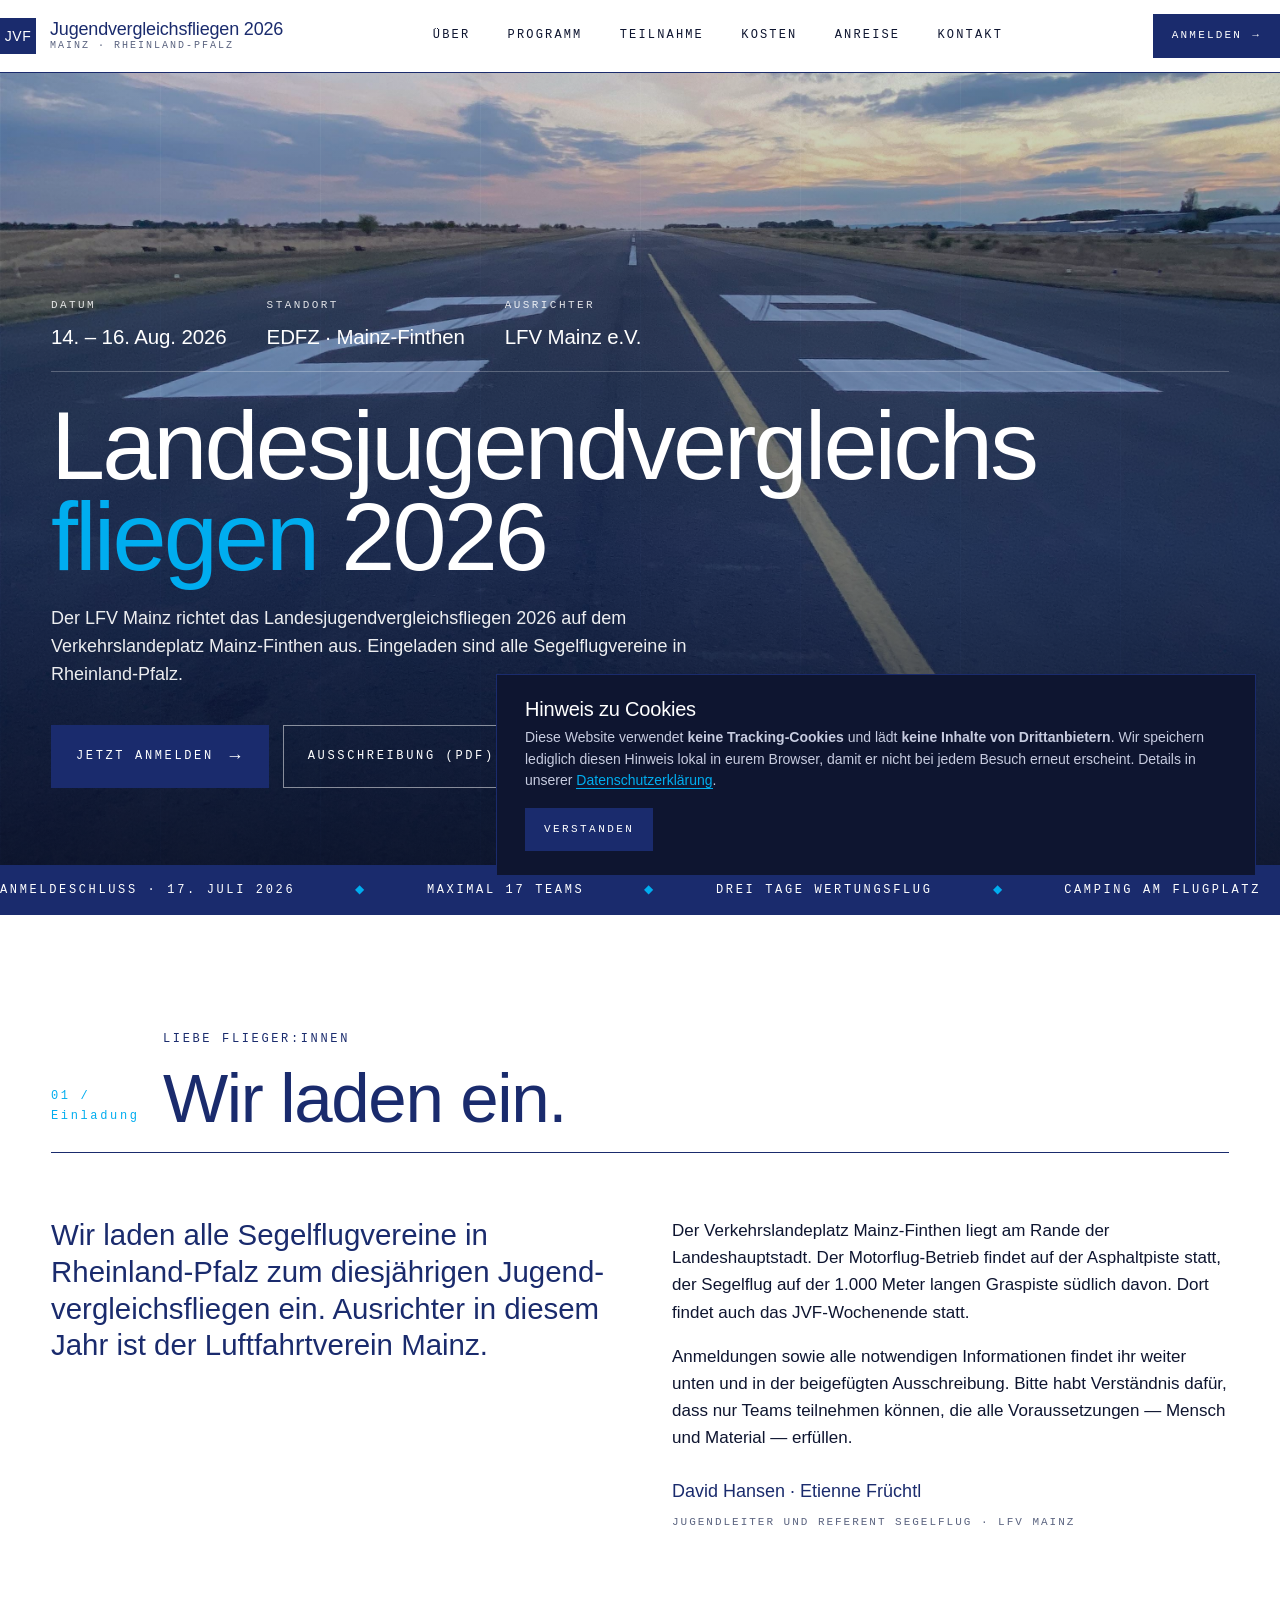
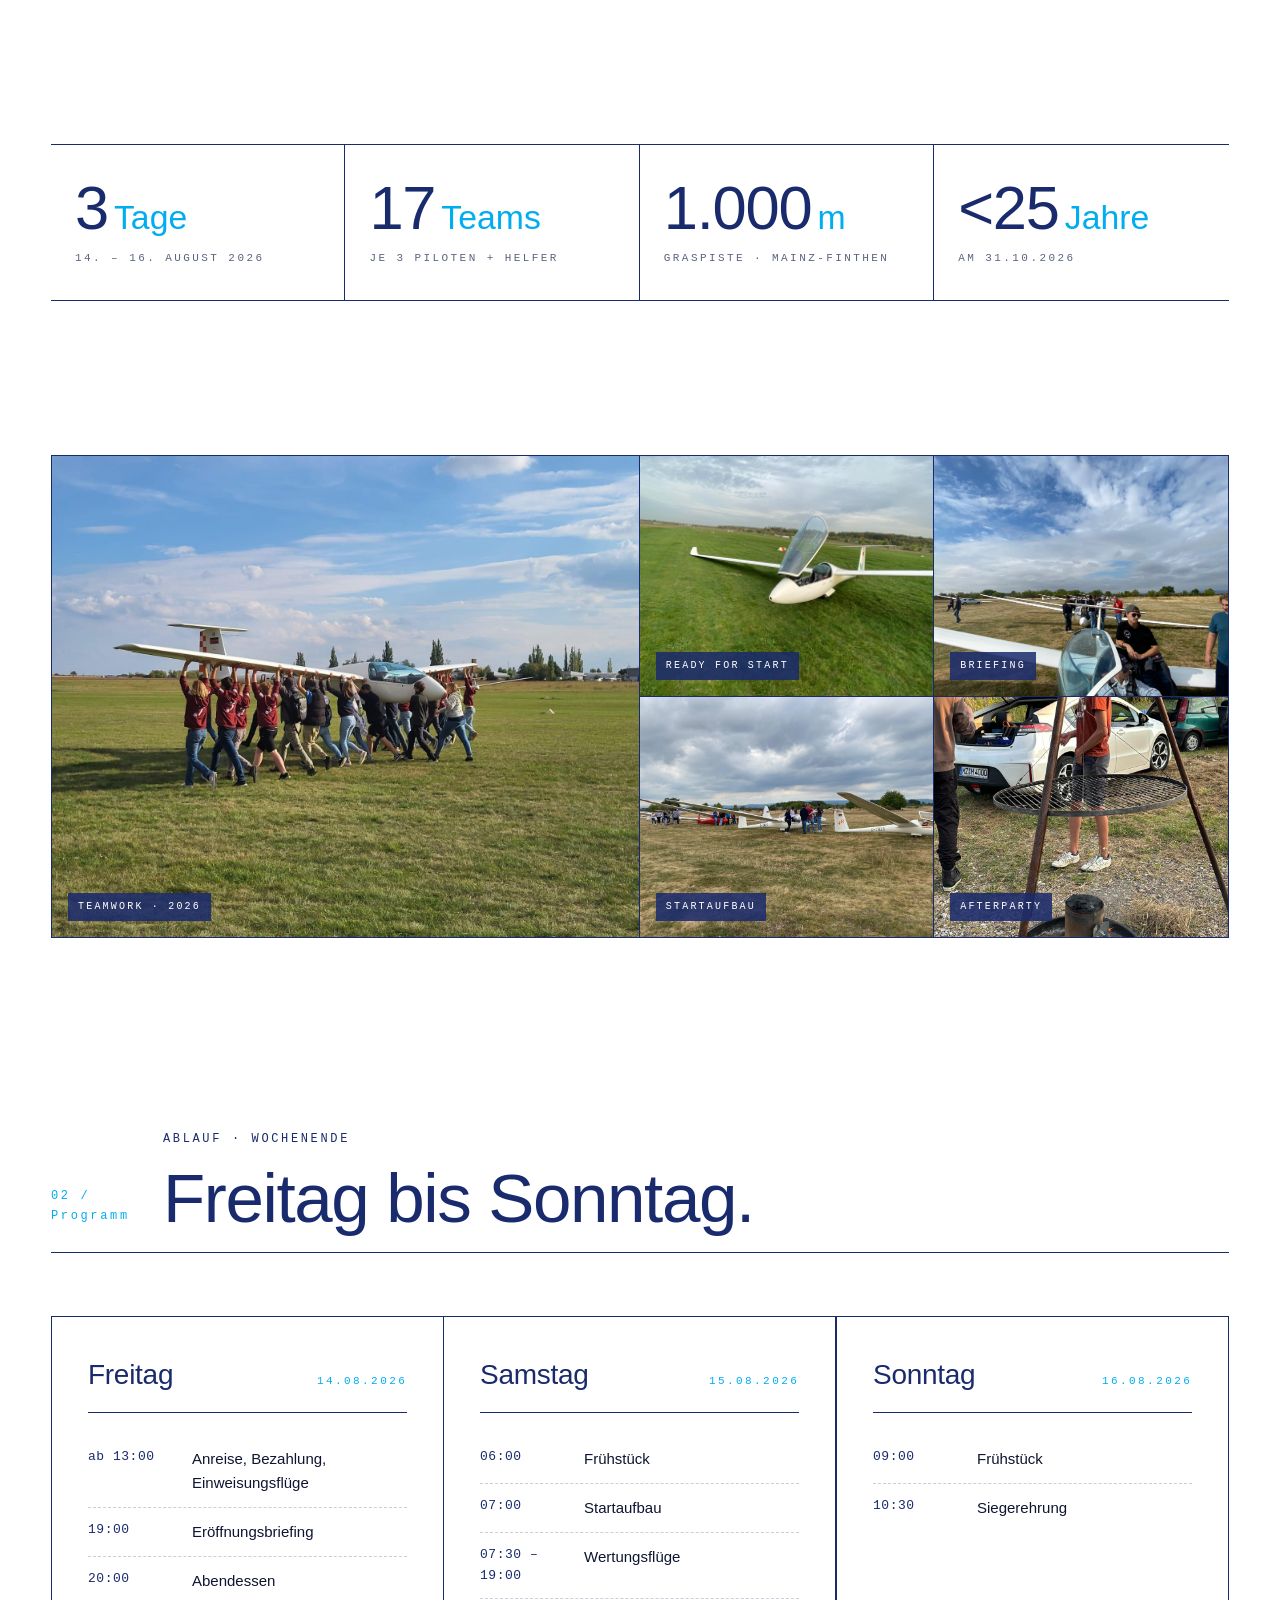
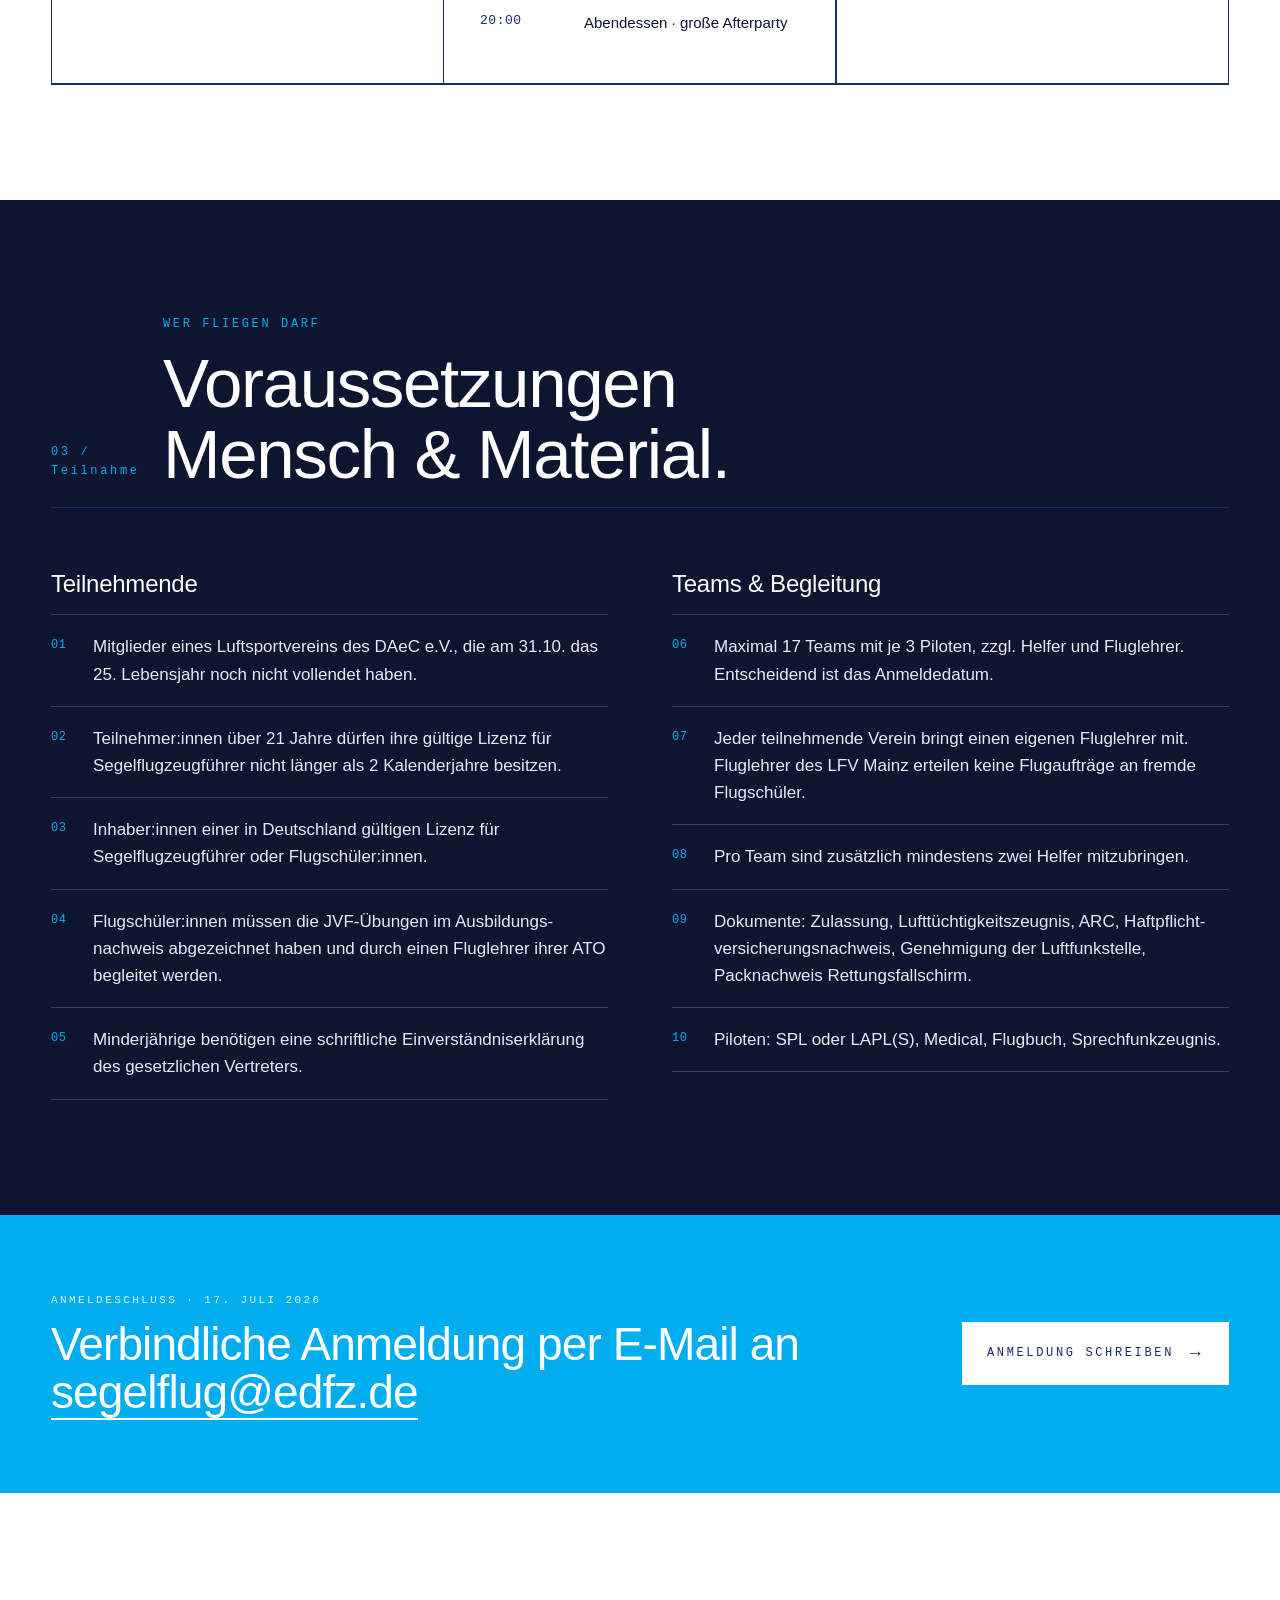
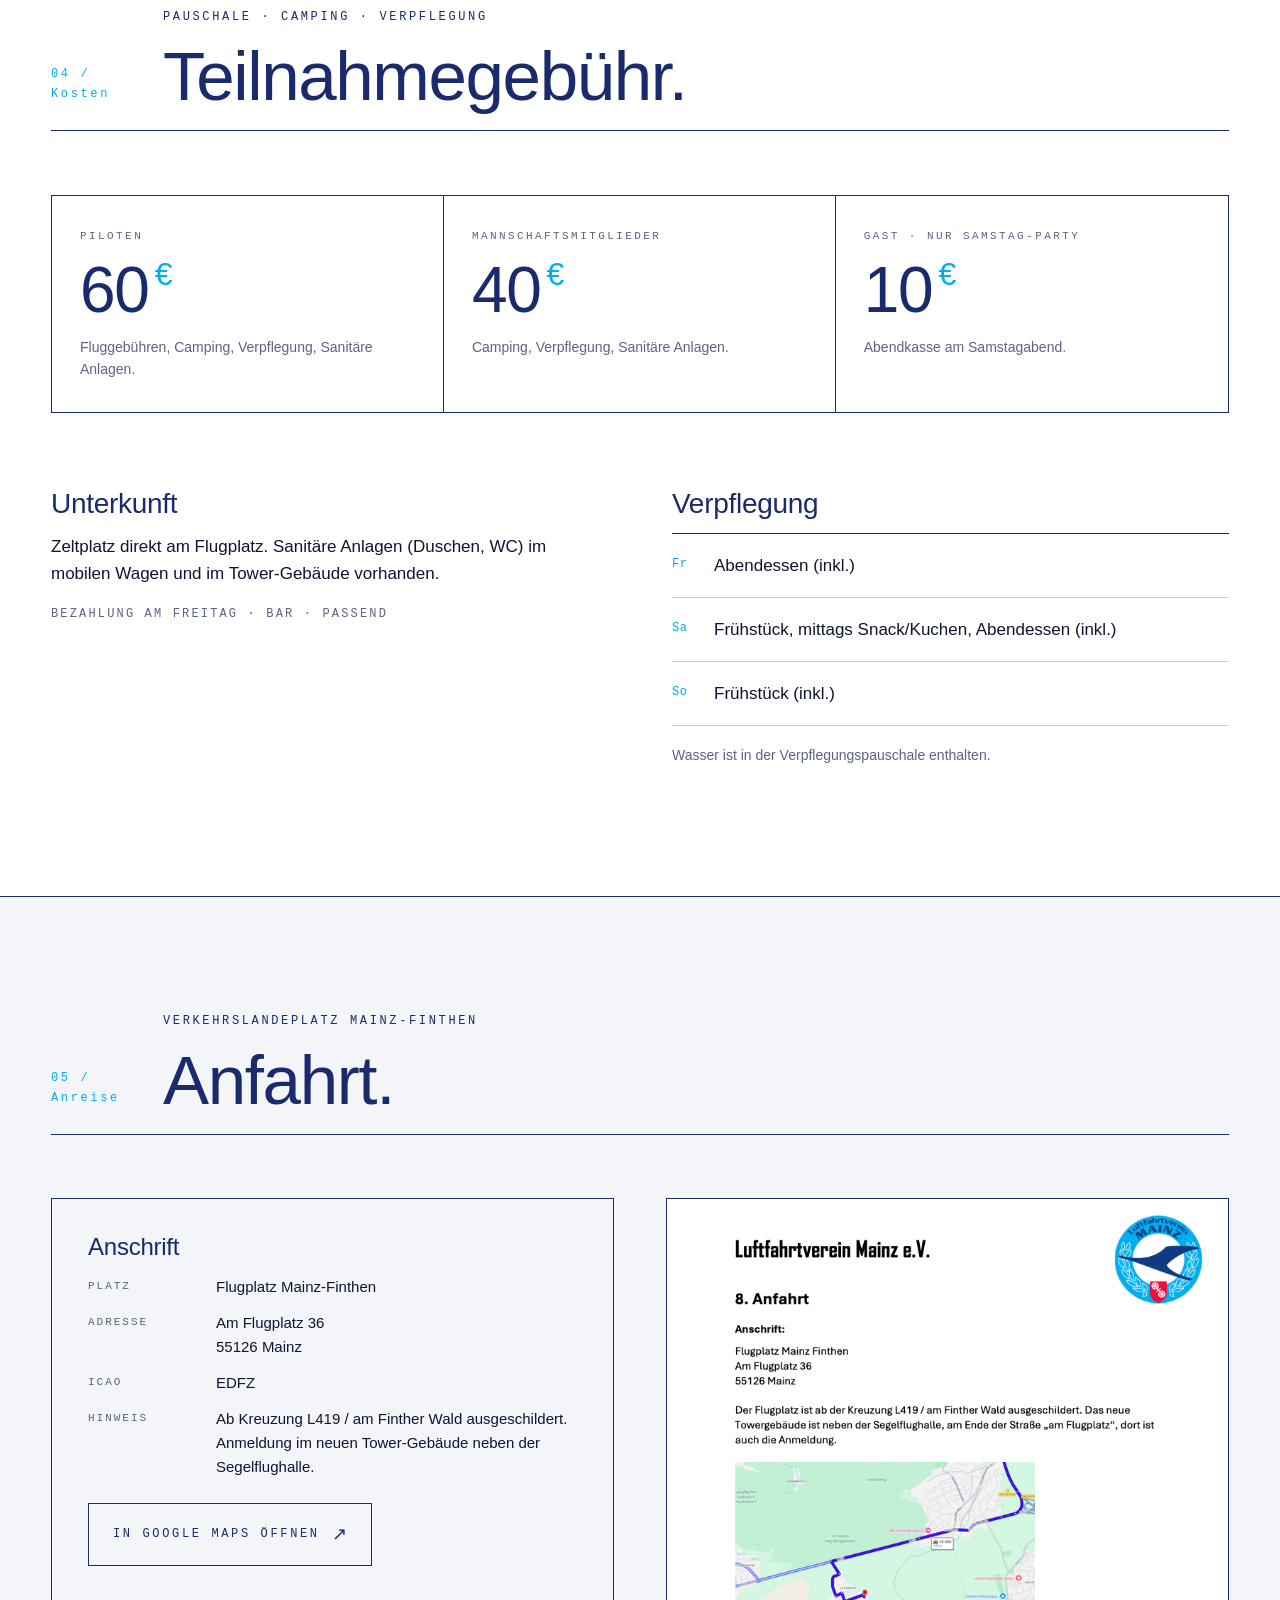
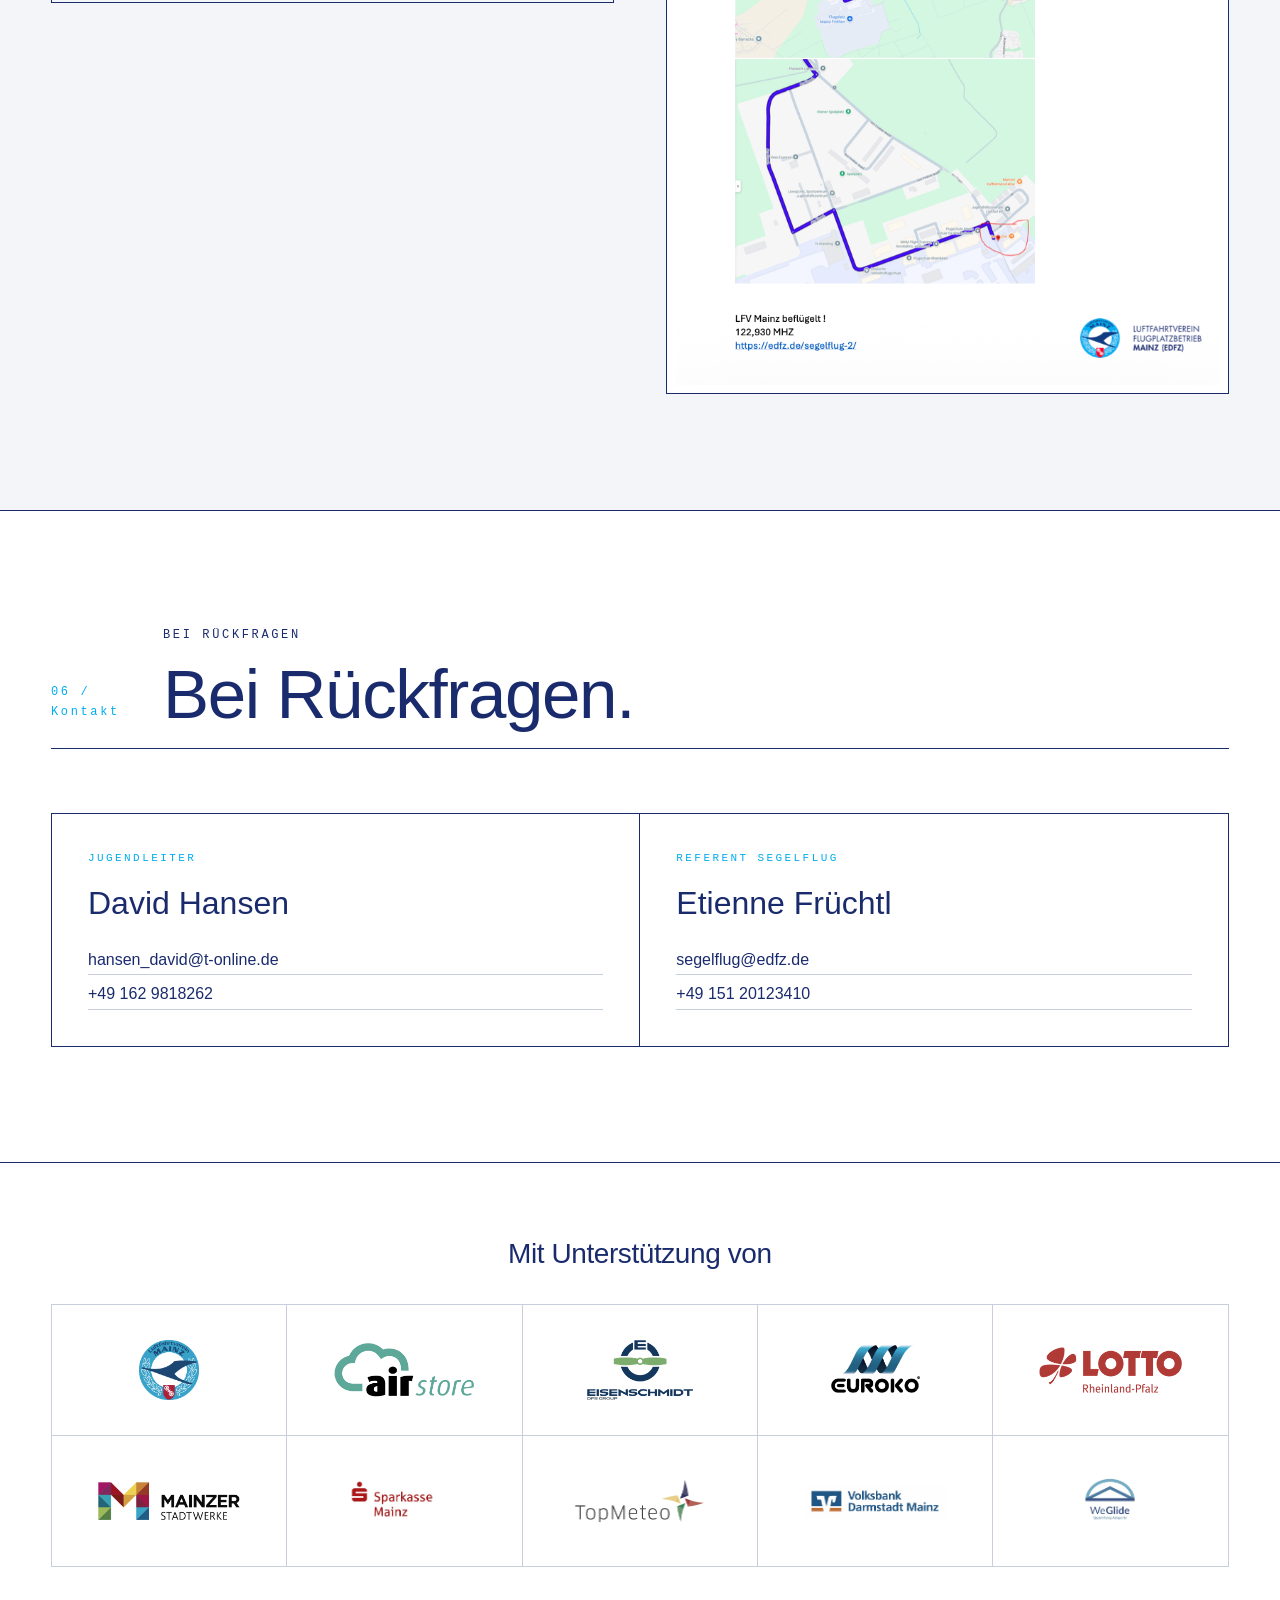
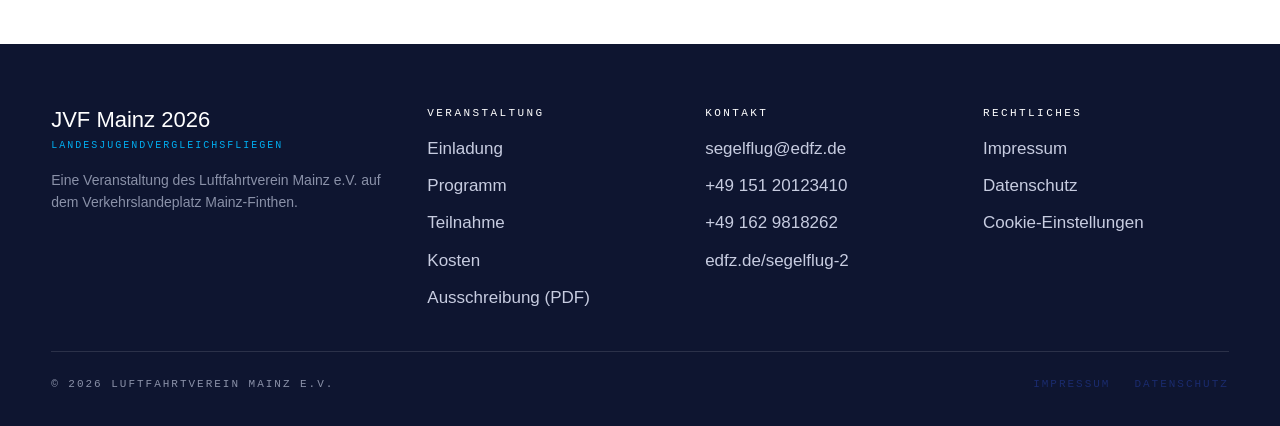
==== commit 1afc2208: "texte ueberarbeiten" ====
--- a/index.html
+++ b/index.html
@@ -59,9 +59,8 @@
       <div class="hero__container">
 
         <div class="hero__meta" data-aos="fade-up">
-          <div class="hero__meta-item">Datum<span>14. – 16. Aug.</span></div>
+          <div class="hero__meta-item">Datum<span>14. – 16. Aug. 2026</span></div>
           <div class="hero__meta-item">Standort<span>EDFZ · Mainz-Finthen</span></div>
-          <div class="hero__meta-item">Frequenz<span>122,930 MHz</span></div>
           <div class="hero__meta-item">Ausrichter<span>LFV Mainz e.V.</span></div>
         </div>
 
@@ -71,9 +70,9 @@
         </h1>
 
         <p class="hero__sub" data-aos="fade-up" data-aos-delay="220">
-          Drei Tage Segelflug, Teamgeist und das südliche Mainzer
-          Rheinhessen aus 1.500 Metern. Der LFV Mainz lädt alle
-          rheinland&shy;-pfälzischen Vereine herzlich ein.
+          Der LFV Mainz richtet das Landes&shy;jugend&shy;vergleichs&shy;fliegen
+          2026 auf dem Verkehrs&shy;landeplatz Mainz-Finthen aus. Eingeladen
+          sind alle Segelflug&shy;vereine in Rheinland-Pfalz.
         </p>
 
         <div class="hero__cta" data-aos="fade-up" data-aos-delay="300">
@@ -99,13 +98,13 @@
     <span>Maximal 17 Teams</span>
     <span>Drei Tage Wertungsflug</span>
     <span>Camping am Flugplatz</span>
-    <span>Große Afterparty</span>
+    <span>Afterparty am Samstag</span>
     <span>EDFZ · Mainz-Finthen</span>
     <span>Anmeldeschluss · 17. Juli 2026</span>
     <span>Maximal 17 Teams</span>
     <span>Drei Tage Wertungsflug</span>
     <span>Camping am Flugplatz</span>
-    <span>Große Afterparty</span>
+    <span>Afterparty am Samstag</span>
     <span>EDFZ · Mainz-Finthen</span>
   </div>
 </div>
@@ -120,7 +119,7 @@
       <div class="section__num">01 / Einladung</div>
       <div class="section__title-wrap">
         <span class="h-eyebrow">Liebe Flieger:innen</span>
-        <h2 class="h-section">Drei Tage. Ein Vergleich.<br />Ein gemeinsamer Sommer.</h2>
+        <h2 class="h-section">Wir laden ein.</h2>
       </div>
     </div>
 
@@ -132,10 +131,10 @@
       </div>
       <div class="intro__body" data-aos="fade-up" data-aos-delay="120">
         <p>
-          Der Verkehrs&shy;landeplatz Mainz-Finthen ist ein vielbeflogener
-          Platz am Rande der Landeshauptstadt. Auf der 1.000 Meter langen
-          Graspiste südlich des Asphaltbands findet der Segelflug-Betrieb
-          während des Wochenendes statt.
+          Der Verkehrs&shy;landeplatz Mainz-Finthen liegt am Rande der
+          Landeshauptstadt. Der Motorflug-Betrieb findet auf der Asphalt&shy;piste
+          statt, der Segelflug auf der 1.000 Meter langen Graspiste südlich
+          davon. Dort findet auch das JVF-Wochenende statt.
         </p>
         <p>
           Anmeldungen sowie alle notwendigen Informationen findet ihr
@@ -172,8 +171,8 @@
         <div class="stat__label">Graspiste · Mainz-Finthen</div>
       </div>
       <div class="stat">
-        <div class="stat__num">25<span class="unit">Jahre</span></div>
-        <div class="stat__label">Maximalalter Teilnehmer</div>
+        <div class="stat__num">&lt;25<span class="unit">Jahre</span></div>
+        <div class="stat__label">am 31.10.2026</div>
       </div>
     </div>
   </div>
@@ -219,7 +218,7 @@
       <div class="section__num">02 / Programm</div>
       <div class="section__title-wrap">
         <span class="h-eyebrow">Ablauf · Wochenende</span>
-        <h2 class="h-section">Drei Tage,<br />sauber strukturiert.</h2>
+        <h2 class="h-section">Freitag bis Sonntag.</h2>
       </div>
     </div>
 
@@ -360,7 +359,7 @@
       <div class="section__num">04 / Kosten</div>
       <div class="section__title-wrap">
         <span class="h-eyebrow">Pauschale · Camping · Verpflegung</span>
-        <h2 class="h-section">Alles drin —<br />keine versteckten Kosten.</h2>
+        <h2 class="h-section">Teilnahmegebühr.</h2>
       </div>
     </div>
 
@@ -412,7 +411,7 @@
       <div class="section__num">05 / Anreise</div>
       <div class="section__title-wrap">
         <span class="h-eyebrow">Verkehrslandeplatz Mainz-Finthen</span>
-        <h2 class="h-section">So findet ihr<br />zu uns.</h2>
+        <h2 class="h-section">Anfahrt.</h2>
       </div>
     </div>
 
@@ -423,7 +422,6 @@
           <dt>Platz</dt><dd>Flugplatz Mainz-Finthen</dd>
           <dt>Adresse</dt><dd>Am Flugplatz 36<br />55126 Mainz</dd>
           <dt>ICAO</dt><dd>EDFZ</dd>
-          <dt>Frequenz</dt><dd>122,930 MHz</dd>
           <dt>Hinweis</dt><dd>Ab Kreuzung L419 / am Finther Wald ausgeschildert. Anmeldung im neuen Tower-Gebäude neben der Segelflughalle.</dd>
         </dl>
         <div style="margin-top:24px; display:flex; gap:10px; flex-wrap:wrap;">
@@ -450,7 +448,7 @@
       <div class="section__num">06 / Kontakt</div>
       <div class="section__title-wrap">
         <span class="h-eyebrow">Bei Rückfragen</span>
-        <h2 class="h-section">Sprecht uns an —<br />wir freuen uns.</h2>
+        <h2 class="h-section">Bei Rückfragen.</h2>
       </div>
     </div>
 
@@ -482,8 +480,7 @@
 <section class="section--tight" style="border-top:1px solid var(--rule);">
   <div class="container">
     <div style="text-align:center; margin-bottom:36px;" data-aos="fade-up">
-      <span class="h-eyebrow">Mit Unterstützung von</span>
-      <h3 style="font-family:var(--ff-display); font-size:clamp(24px, 2.8vw, 36px); color:var(--primary); margin-top:8px; letter-spacing:-0.02em;">Partner &amp; Förderer</h3>
+      <h3 style="font-family:var(--ff-display); font-size:clamp(20px, 2.2vw, 28px); color:var(--primary); letter-spacing:-0.015em;">Mit Unterstützung von</h3>
     </div>
     <div class="sponsors" data-aos="fade-up">
       <a class="sponsor" href="https://www.lfv-mainz.de" target="_blank" rel="noopener"><img src="assets/logos/lfv-mainz.png" alt="Luftfahrtverein Mainz" loading="lazy" /></a>
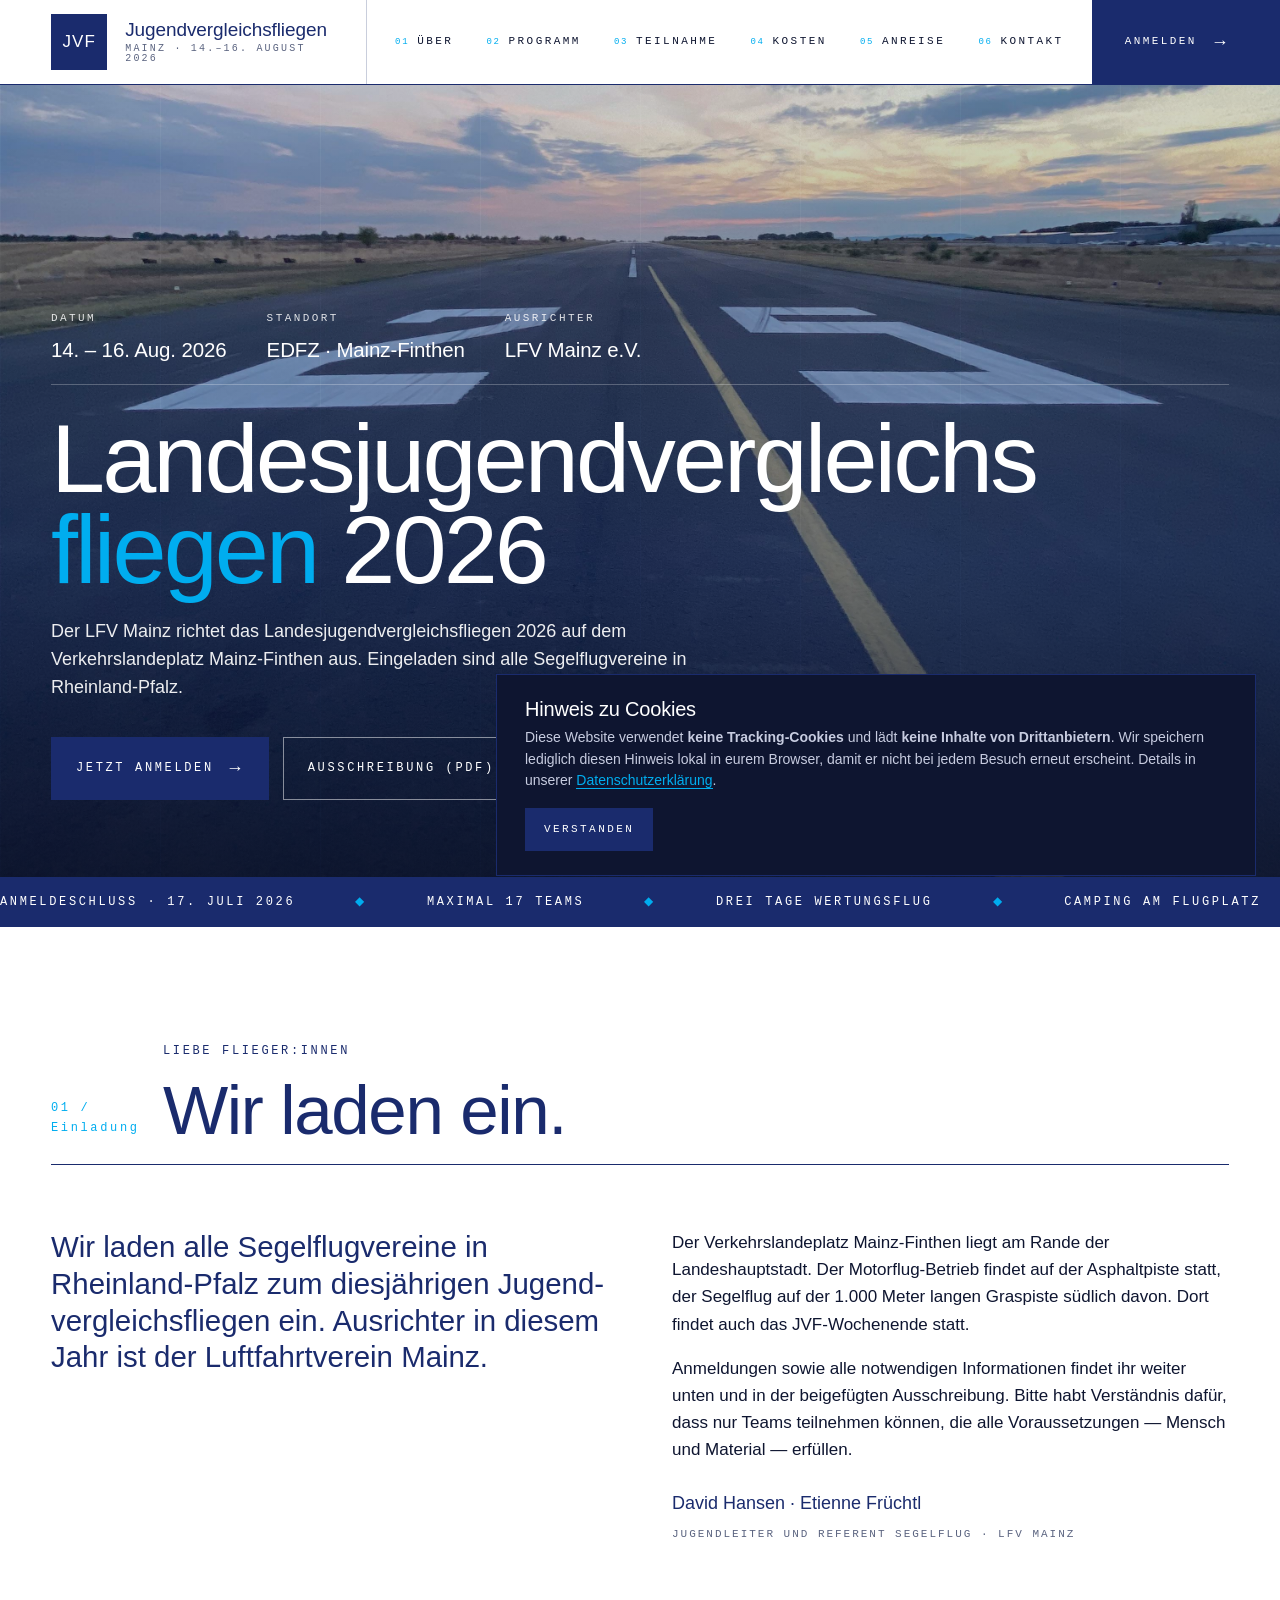
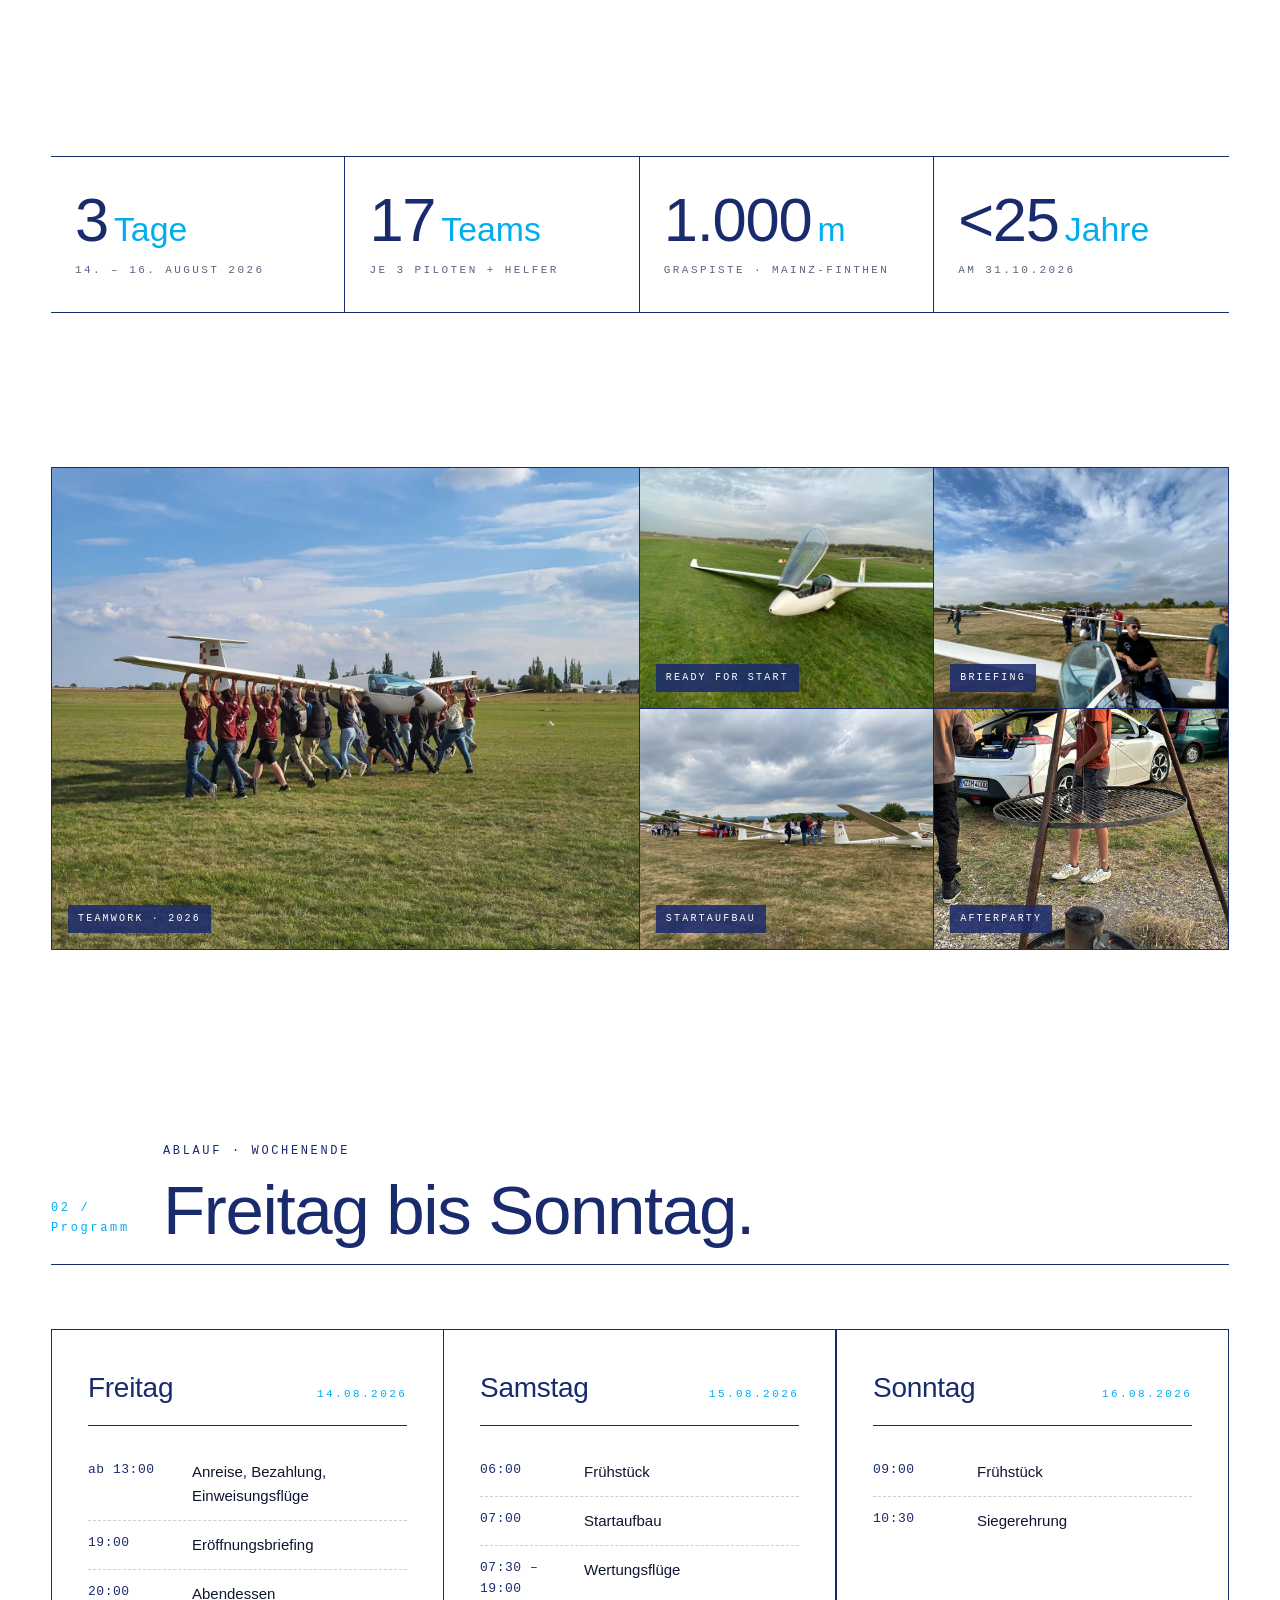
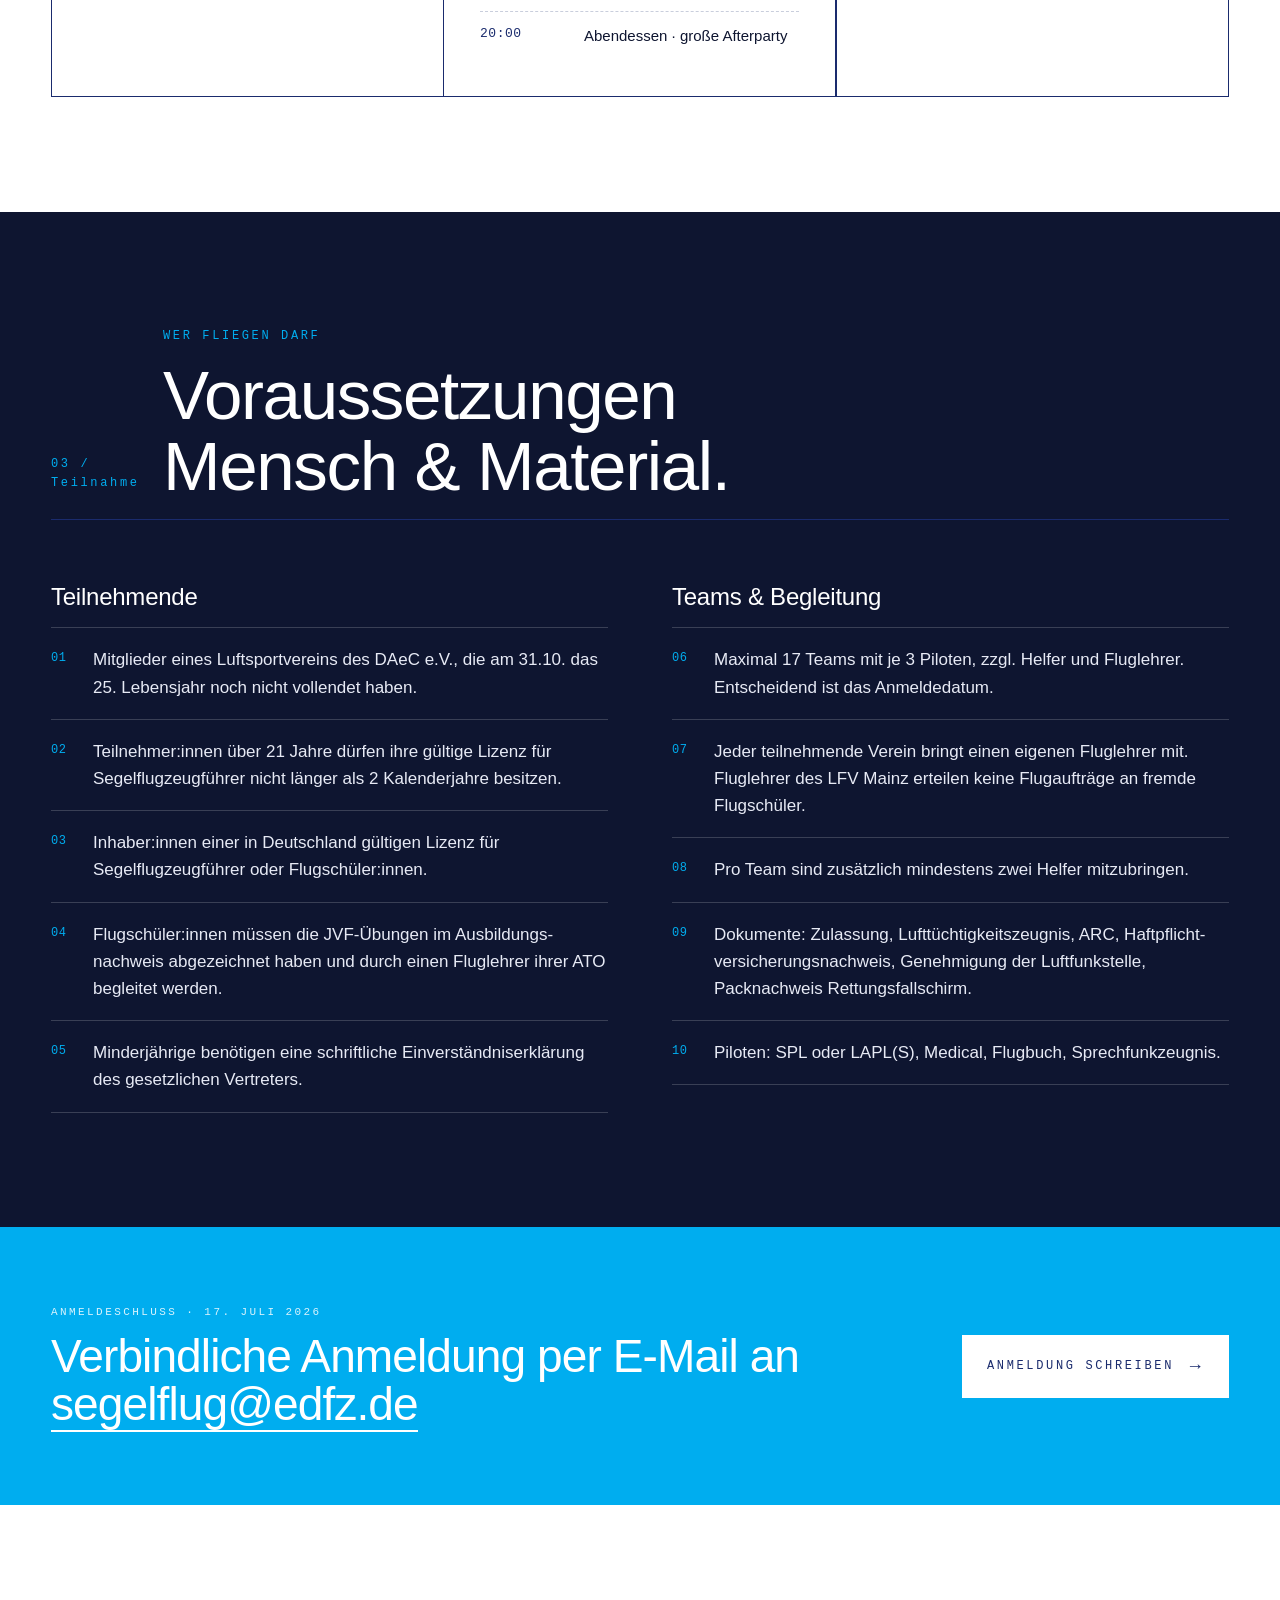
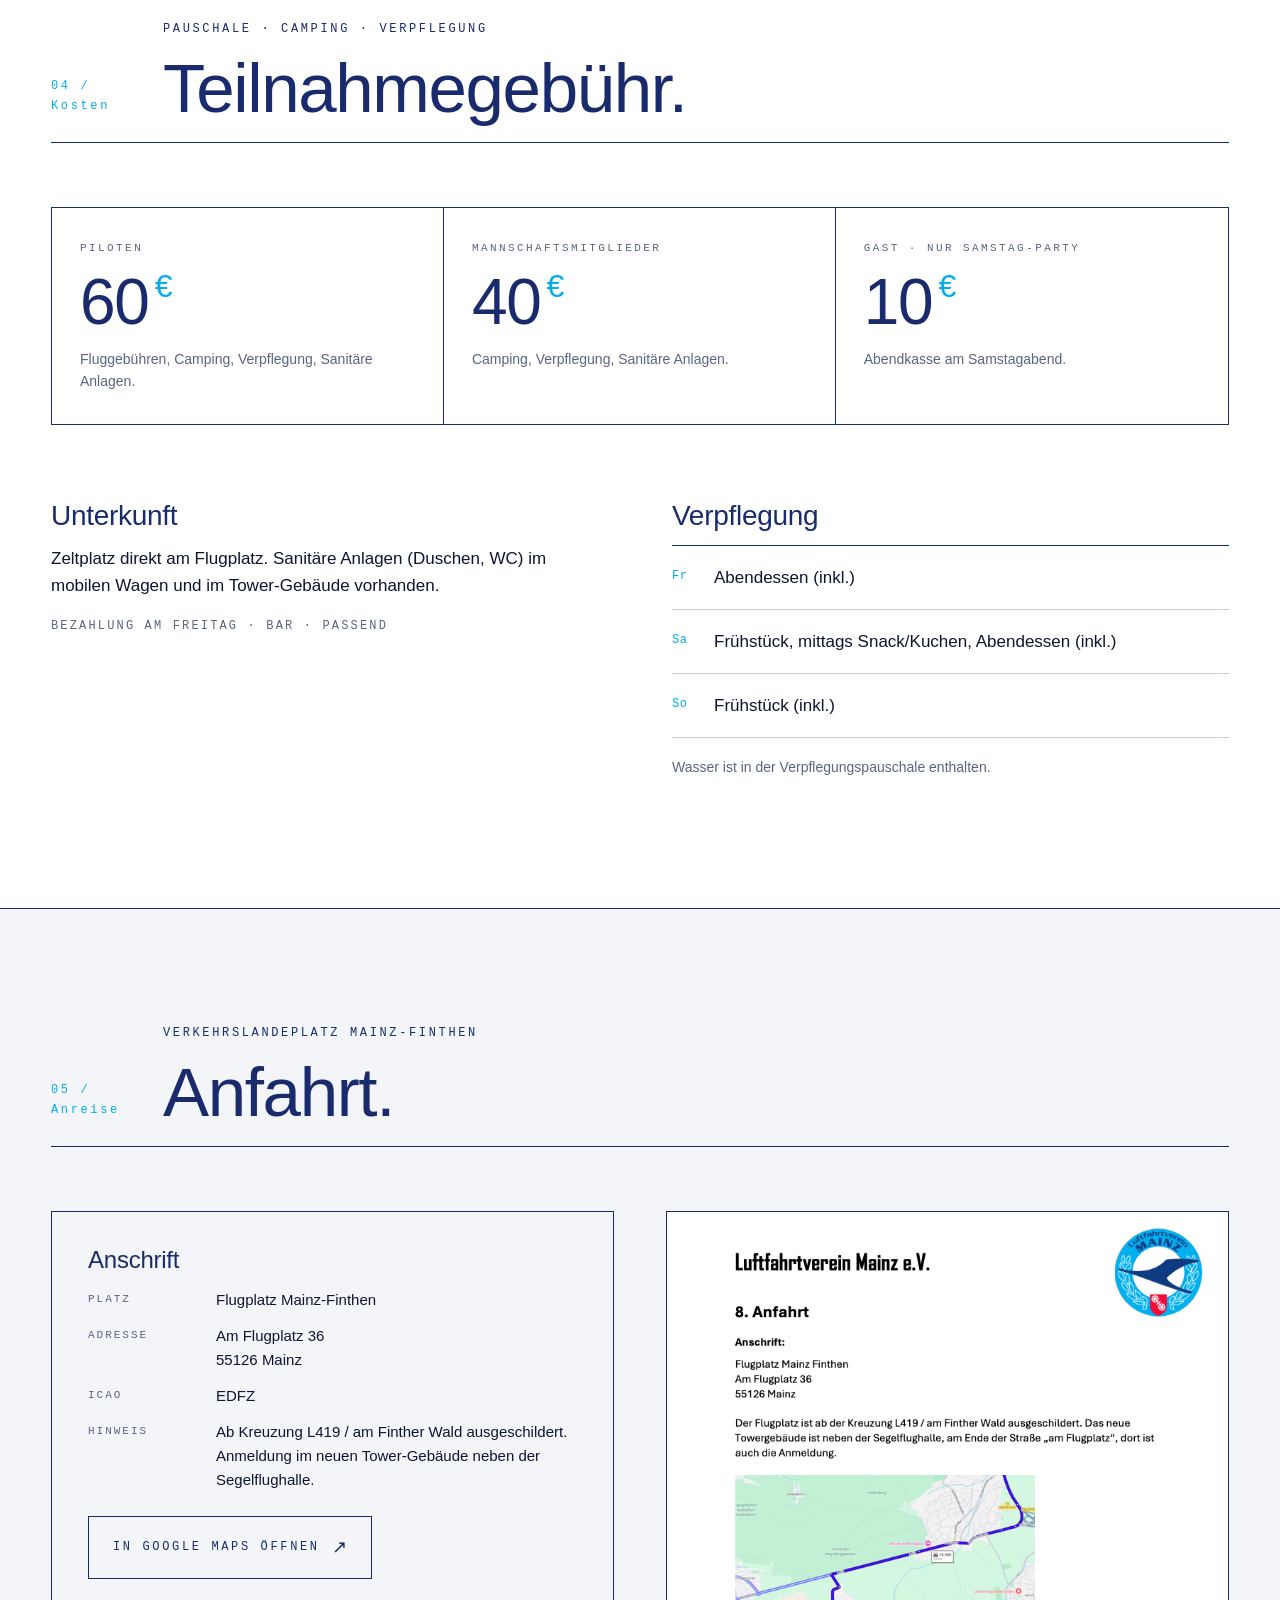
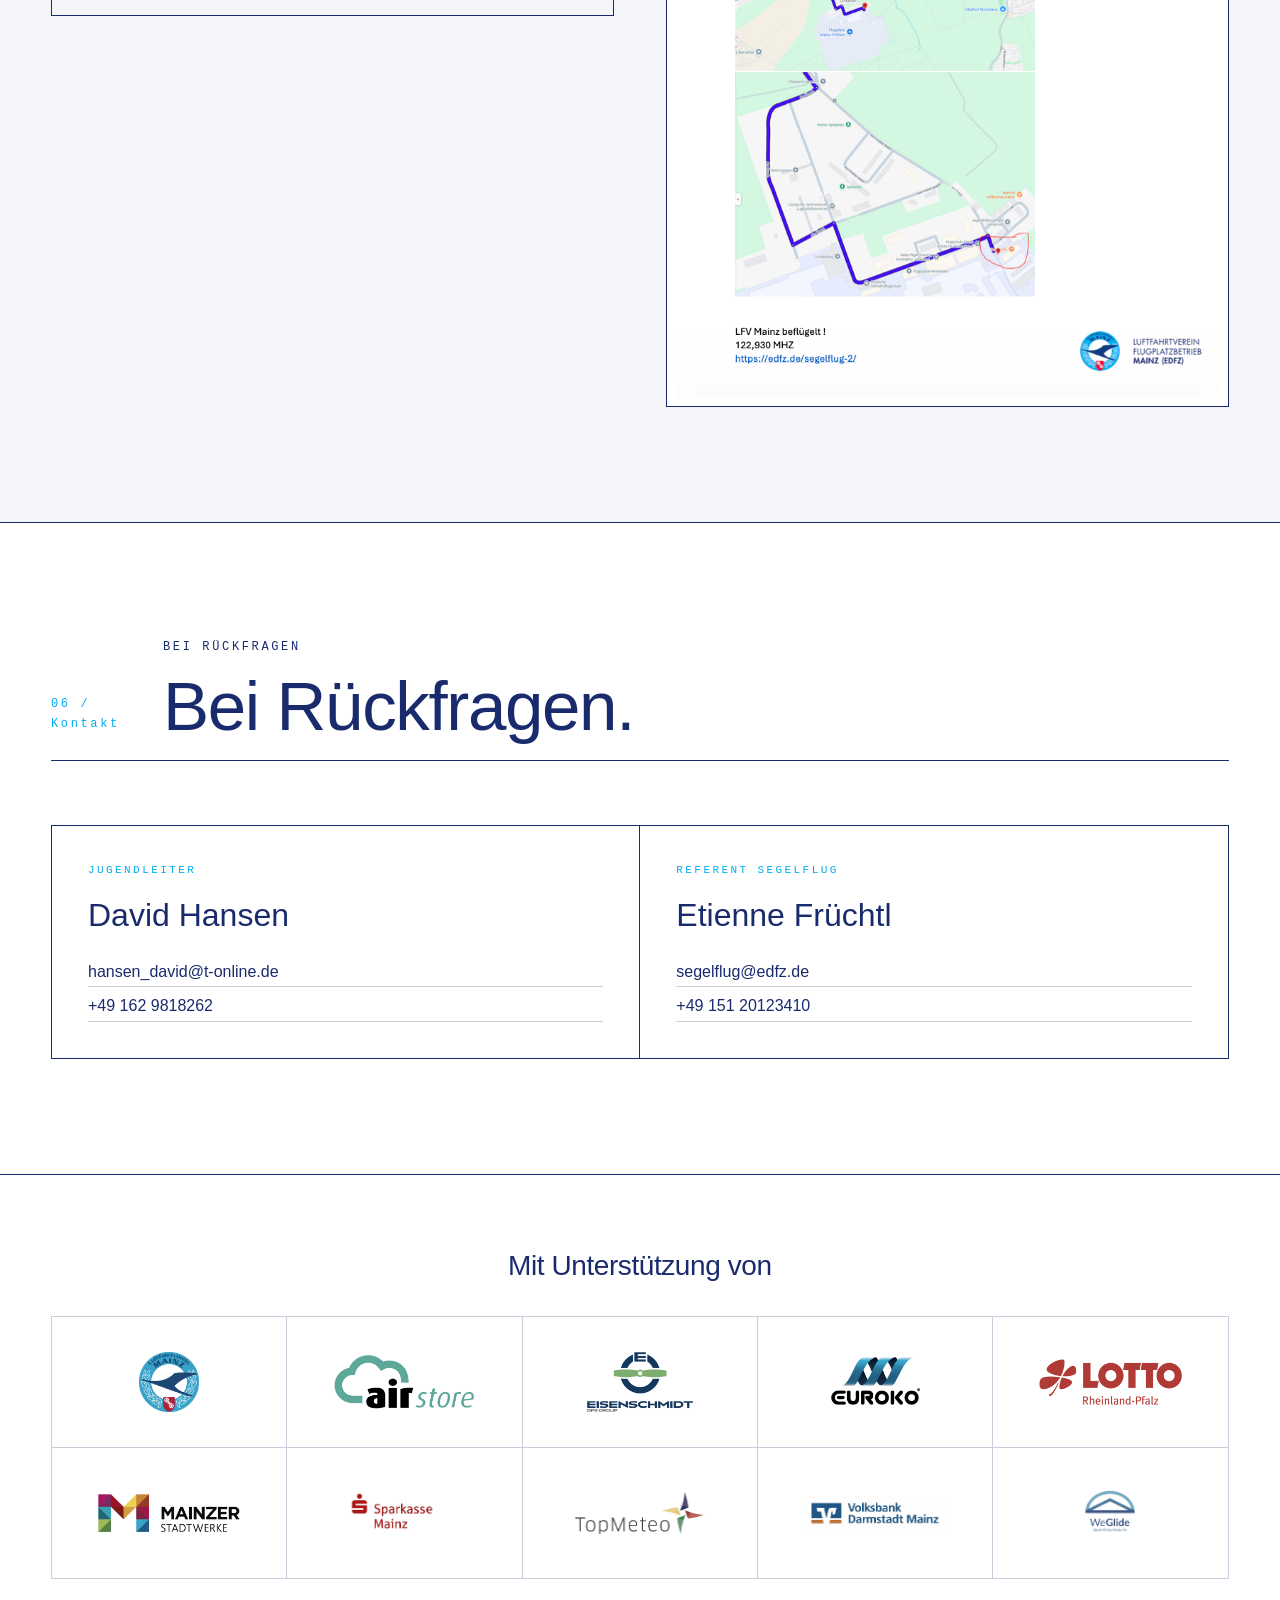
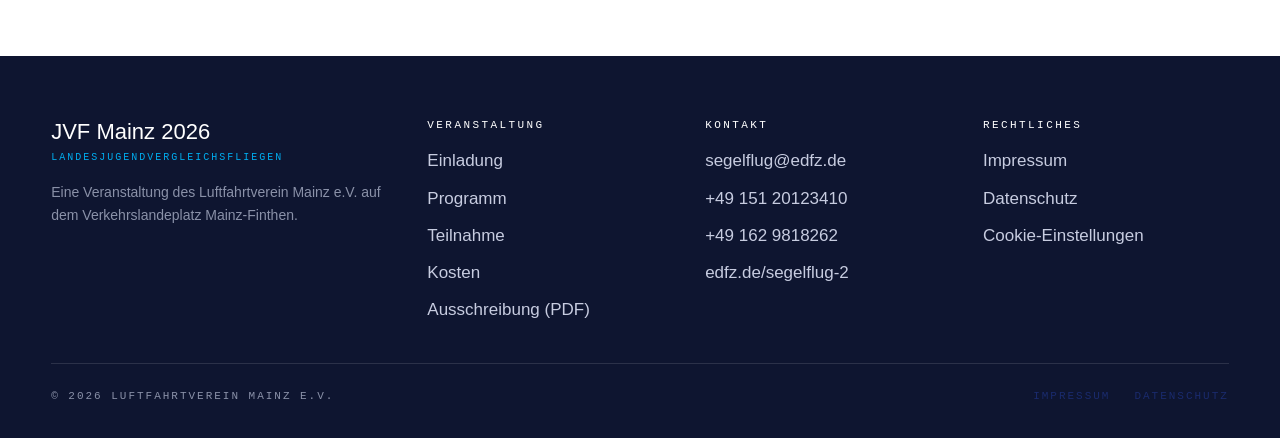
==== commit e6dc8633: "nav" ====
--- a/index.html
+++ b/index.html
@@ -27,27 +27,60 @@
      Header
      ========================================================= -->
 <header class="topbar">
-  <div class="container topbar__inner">
+  <div class="topbar__inner">
     <a class="brand" href="/">
-      <span class="brand__mark">JVF</span>
+      <span class="brand__mark" aria-hidden="true">JVF</span>
       <span class="brand__text">
-        Jugendvergleichs&shy;fliegen 2026
-        <small>Mainz · Rheinland-Pfalz</small>
+        <span class="brand__line1">Jugend&shy;vergleichs&shy;fliegen</span>
+        <span class="brand__line2">Mainz · 14.–16. August 2026</span>
       </span>
     </a>
     <nav class="nav" aria-label="Hauptnavigation">
-      <a href="#ueber">Über</a>
-      <a href="#programm">Programm</a>
-      <a href="#teilnahme">Teilnahme</a>
-      <a href="#kosten">Kosten</a>
-      <a href="#anreise">Anreise</a>
-      <a href="#kontakt">Kontakt</a>
+      <a href="#ueber"><span class="nav__num">01</span><span class="nav__label">Über</span></a>
+      <a href="#programm"><span class="nav__num">02</span><span class="nav__label">Programm</span></a>
+      <a href="#teilnahme"><span class="nav__num">03</span><span class="nav__label">Teilnahme</span></a>
+      <a href="#kosten"><span class="nav__num">04</span><span class="nav__label">Kosten</span></a>
+      <a href="#anreise"><span class="nav__num">05</span><span class="nav__label">Anreise</span></a>
+      <a href="#kontakt"><span class="nav__num">06</span><span class="nav__label">Kontakt</span></a>
     </nav>
     <a class="topbar__cta" href="#anmeldung">
-      Anmelden <span aria-hidden="true">→</span>
+      <span>Anmelden</span>
+      <span class="arrow" aria-hidden="true">→</span>
     </a>
+    <button class="nav__toggle" type="button" id="nav-toggle"
+            aria-controls="mobile-nav" aria-expanded="false" aria-label="Menü öffnen">
+      <span class="nav__toggle-bars" aria-hidden="true"></span>
+      <span class="nav__toggle-text">Menü</span>
+    </button>
   </div>
 </header>
+
+<div class="nav-drawer" id="mobile-nav" data-open="false" aria-hidden="true">
+  <div class="nav-drawer__head">
+    <span class="nav-drawer__brand">
+      <span class="brand__mark" aria-hidden="true">JVF</span>
+      <span>Mainz 2026</span>
+    </span>
+    <button class="nav-drawer__close" type="button" id="nav-close" aria-label="Menü schließen">
+      <span aria-hidden="true">✕</span>
+    </button>
+  </div>
+  <nav class="nav-drawer__nav" aria-label="Hauptnavigation mobil">
+    <a href="#ueber"><span class="nav__num">01</span><span>Über</span></a>
+    <a href="#programm"><span class="nav__num">02</span><span>Programm</span></a>
+    <a href="#teilnahme"><span class="nav__num">03</span><span>Teilnahme</span></a>
+    <a href="#kosten"><span class="nav__num">04</span><span>Kosten</span></a>
+    <a href="#anreise"><span class="nav__num">05</span><span>Anreise</span></a>
+    <a href="#kontakt"><span class="nav__num">06</span><span>Kontakt</span></a>
+  </nav>
+  <div class="nav-drawer__foot">
+    <a class="btn" href="#anmeldung">Jetzt anmelden <span class="arrow" aria-hidden="true">→</span></a>
+    <div class="nav-drawer__meta">
+      <span>EDFZ · Mainz-Finthen</span>
+      <span>LFV Mainz e.V.</span>
+    </div>
+  </div>
+</div>
 
 <!-- =========================================================
      Hero
--- a/assets/css/styles.css
+++ b/assets/css/styles.css
@@ -159,85 +159,271 @@
 }
 .topbar__inner {
   display: grid;
-  grid-template-columns: auto 1fr auto;
+  grid-template-columns: auto 1fr auto auto;
+  align-items: stretch;
+  min-height: 84px;
+}
+
+/* --- Brand (left) --- */
+.brand {
+  display: flex;
   align-items: center;
-  gap: 24px;
-  padding: 14px 0;
-}
-.brand {
-  display: flex;
+  gap: 18px;
+  padding: 0 28px 0 var(--gutter);
+  color: var(--primary);
+  border-right: 1px solid var(--rule-soft);
+}
+.brand:hover { color: var(--primary); }
+.brand__mark {
+  width: 56px;
+  height: 56px;
+  background: var(--primary);
+  display: grid;
+  place-items: center;
+  color: #fff;
+  font-family: var(--ff-display);
+  font-size: 17px;
+  letter-spacing: 0.06em;
+  flex: 0 0 auto;
+}
+.brand__text {
+  display: flex;
+  flex-direction: column;
+  gap: 5px;
+}
+.brand__line1 {
+  font-family: var(--ff-display);
+  font-size: 19px;
+  line-height: 1;
+  letter-spacing: -0.005em;
+  color: var(--primary);
+}
+.brand__line2 {
+  font-family: var(--ff-mono);
+  font-size: 10px;
+  letter-spacing: 0.22em;
+  text-transform: uppercase;
+  color: var(--muted);
+  line-height: 1;
+}
+
+/* --- Nav (center) --- */
+.nav {
+  display: flex;
+  justify-content: center;
+  align-items: center;
+  gap: clamp(18px, 2.6vw, 36px);
+  padding: 0 28px;
+}
+.nav a {
+  display: inline-flex;
+  align-items: baseline;
+  gap: 8px;
+  font-family: var(--ff-mono);
+  font-size: 11px;
+  letter-spacing: 0.22em;
+  text-transform: uppercase;
+  color: var(--ink);
+  padding: 30px 0;
+  position: relative;
+  transition: color .18s ease;
+}
+.nav a::after {
+  content: '';
+  position: absolute;
+  left: 0;
+  right: 0;
+  bottom: 18px;
+  height: 2px;
+  background: var(--secondary);
+  transform: scaleX(0);
+  transform-origin: left;
+  transition: transform .28s ease;
+}
+.nav a:hover { color: var(--primary); }
+.nav a:hover::after { transform: scaleX(1); }
+.nav .nav__num {
+  font-size: 9px;
+  color: var(--secondary);
+  letter-spacing: 0.18em;
+  font-weight: 500;
+}
+
+/* --- CTA (right, full-height block) --- */
+.topbar__cta {
+  align-self: stretch;
+  display: inline-flex;
   align-items: center;
   gap: 14px;
-  color: var(--primary);
-}
-.brand__mark {
-  width: 36px;
-  height: 36px;
   background: var(--primary);
-  display: grid;
-  place-items: center;
-  color: #fff;
-  font-family: var(--ff-display);
-  font-size: 14px;
-  letter-spacing: 0.04em;
-}
-.brand__text {
+  color: #fff;
+  padding: 0 var(--gutter) 0 32px;
+  font-family: var(--ff-mono);
+  font-size: 11px;
+  letter-spacing: 0.22em;
+  text-transform: uppercase;
+  border-left: 1px solid var(--primary);
+  transition: background .2s ease, color .2s ease;
+  white-space: nowrap;
+}
+.topbar__cta:hover {
+  background: var(--secondary);
+  color: #fff;
+}
+.topbar__cta .arrow {
   font-family: var(--ff-display);
   font-size: 18px;
-  line-height: 1.05;
-  letter-spacing: -0.01em;
-}
-.brand__text small {
-  display: block;
-  font-family: var(--ff-mono);
-  font-size: 10px;
-  letter-spacing: 0.2em;
-  text-transform: uppercase;
-  color: var(--muted);
-  margin-top: 2px;
-}
-.nav {
-  display: flex;
-  justify-content: center;
-  gap: clamp(14px, 2.6vw, 36px);
-}
-.nav a {
-  font-family: var(--ff-mono);
-  font-size: 12px;
-  letter-spacing: 0.18em;
-  text-transform: uppercase;
-  color: var(--ink);
-  padding: 6px 2px;
-  border-bottom: 1px solid transparent;
-}
-.nav a:hover { color: var(--primary); border-bottom-color: var(--secondary); }
-
-.topbar__cta {
-  display: inline-flex;
-  align-items: center;
-  gap: 10px;
-  background: var(--primary);
-  color: #fff;
-  padding: 12px 18px;
-  font-family: var(--ff-mono);
-  font-size: 11px;
-  letter-spacing: 0.2em;
-  text-transform: uppercase;
-  border: 1px solid var(--primary);
-  transition: background .2s, color .2s;
-}
-.topbar__cta:hover { background: var(--secondary); border-color: var(--secondary); color: #fff; }
-
+  letter-spacing: 0;
+  transition: transform .25s ease;
+  display: inline-block;
+}
+.topbar__cta:hover .arrow { transform: translateX(5px); }
+
+/* --- Hamburger toggle (mobile) --- */
 .nav__toggle {
   display: none;
+  align-self: stretch;
+  align-items: center;
+  gap: 12px;
   background: transparent;
-  border: 1px solid var(--primary);
+  border: 0;
+  border-left: 1px solid var(--rule-soft);
   color: var(--primary);
-  padding: 8px 12px;
+  padding: 0 var(--gutter) 0 24px;
   font-family: var(--ff-mono);
   font-size: 11px;
-  letter-spacing: 0.2em;
-  text-transform: uppercase;
+  letter-spacing: 0.22em;
+  text-transform: uppercase;
+  cursor: pointer;
+}
+.nav__toggle-bars,
+.nav__toggle-bars::before,
+.nav__toggle-bars::after {
+  display: block;
+  width: 24px;
+  height: 2px;
+  background: var(--primary);
+}
+.nav__toggle-bars {
+  position: relative;
+  transition: background .15s ease;
+}
+.nav__toggle-bars::before,
+.nav__toggle-bars::after {
+  content: '';
+  position: absolute;
+  left: 0;
+}
+.nav__toggle-bars::before { top: -7px; }
+.nav__toggle-bars::after  { top: 7px; }
+
+/* --- Mobile drawer --- */
+.nav-drawer {
+  position: fixed;
+  inset: 0;
+  z-index: 100;
+  background: var(--ink);
+  color: #fff;
+  display: flex;
+  flex-direction: column;
+  transform: translateY(-100%);
+  visibility: hidden;
+  transition: transform .32s cubic-bezier(.6,.02,.2,1), visibility .32s;
+}
+.nav-drawer[data-open="true"] {
+  transform: translateY(0);
+  visibility: visible;
+}
+.nav-drawer__head {
+  display: flex;
+  align-items: center;
+  justify-content: space-between;
+  padding: 16px var(--gutter);
+  border-bottom: 1px solid rgba(255,255,255,0.16);
+  min-height: 84px;
+}
+.nav-drawer__brand {
+  display: flex;
+  align-items: center;
+  gap: 16px;
+  font-family: var(--ff-display);
+  font-size: 16px;
+  color: #fff;
+}
+.nav-drawer__brand .brand__mark {
+  background: #fff;
+  color: var(--primary);
+  width: 48px;
+  height: 48px;
+  font-size: 15px;
+}
+.nav-drawer__close {
+  background: transparent;
+  border: 1px solid rgba(255,255,255,0.32);
+  color: #fff;
+  width: 48px;
+  height: 48px;
+  display: grid;
+  place-items: center;
+  font-size: 18px;
+  font-family: var(--ff-display);
+}
+.nav-drawer__close:hover { border-color: var(--secondary); color: var(--secondary); }
+.nav-drawer__nav {
+  display: flex;
+  flex-direction: column;
+  padding: 12px var(--gutter);
+  flex: 1 1 auto;
+  overflow-y: auto;
+}
+.nav-drawer__nav a {
+  display: flex;
+  align-items: baseline;
+  gap: 22px;
+  padding: 22px 0;
+  border-bottom: 1px solid rgba(255,255,255,0.10);
+  font-family: var(--ff-display);
+  font-size: clamp(26px, 6vw, 36px);
+  color: #fff;
+  letter-spacing: -0.01em;
+  line-height: 1;
+}
+.nav-drawer__nav a:hover { color: var(--secondary); }
+.nav-drawer__nav .nav__num {
+  font-family: var(--ff-mono);
+  font-size: 11px;
+  color: var(--secondary);
+  letter-spacing: 0.22em;
+  flex: 0 0 32px;
+}
+.nav-drawer__foot {
+  padding: 20px var(--gutter) calc(20px + env(safe-area-inset-bottom));
+  border-top: 1px solid rgba(255,255,255,0.16);
+  display: flex;
+  flex-direction: column;
+  gap: 16px;
+}
+.nav-drawer__foot .btn {
+  background: var(--secondary);
+  border-color: var(--secondary);
+  color: var(--ink);
+  width: 100%;
+  justify-content: center;
+}
+.nav-drawer__foot .btn:hover { background: #fff; border-color: #fff; color: var(--ink); }
+.nav-drawer__meta {
+  display: flex;
+  justify-content: space-between;
+  gap: 12px;
+  font-family: var(--ff-mono);
+  font-size: 10px;
+  letter-spacing: 0.22em;
+  text-transform: uppercase;
+  color: rgba(255,255,255,0.55);
+}
+
+body[data-drawer-open="true"] {
+  overflow: hidden;
 }
 
 /* ---------- Hero ------------------------------------------ */
@@ -659,10 +845,26 @@
   .gallery figure:nth-child(1) { grid-row: 1 / span 1; grid-column: 1 / span 2; }
 }
 
+/* Tablet / small laptop: hide nav + CTA, show hamburger */
+@media (max-width: 1024px) {
+  .nav { display: none; }
+  .topbar__cta { display: none; }
+  .nav__toggle { display: inline-flex; }
+  .topbar__inner { grid-template-columns: 1fr auto; min-height: 72px; }
+  .brand { border-right: 0; padding-right: 16px; }
+  .brand__mark { width: 48px; height: 48px; font-size: 15px; }
+  .brand__line1 { font-size: 17px; }
+}
+
+/* Phone */
 @media (max-width: 720px) {
-  .nav { display: none; }
-  .topbar__inner { grid-template-columns: auto 1fr auto; }
-  .topbar__cta { padding: 10px 12px; font-size: 10px; }
+  .topbar__inner { min-height: 64px; }
+  .brand { gap: 14px; padding-left: 18px; }
+  .brand__mark { width: 44px; height: 44px; font-size: 13px; }
+  .brand__line1 { font-size: 15px; }
+  .brand__line2 { font-size: 9px; letter-spacing: 0.18em; }
+  .nav__toggle { padding: 0 18px; }
+  .nav__toggle-text { display: none; }
   .section__head { grid-template-columns: 1fr; gap: 12px; }
   .stats { grid-template-columns: 1fr; }
   .stat { border-right: 0; border-bottom: 1px solid var(--rule); }
@@ -676,6 +878,11 @@
   .cookie { left: 12px; right: 12px; bottom: 12px; padding: 18px; }
 }
 
+/* Very small phones */
+@media (max-width: 380px) {
+  .brand__line2 { display: none; }
+}
+
 /* ---------- Print ---------------------------------------- */
 @media print {
   .topbar, .cookie, .ticker, .footer { display: none !important; }
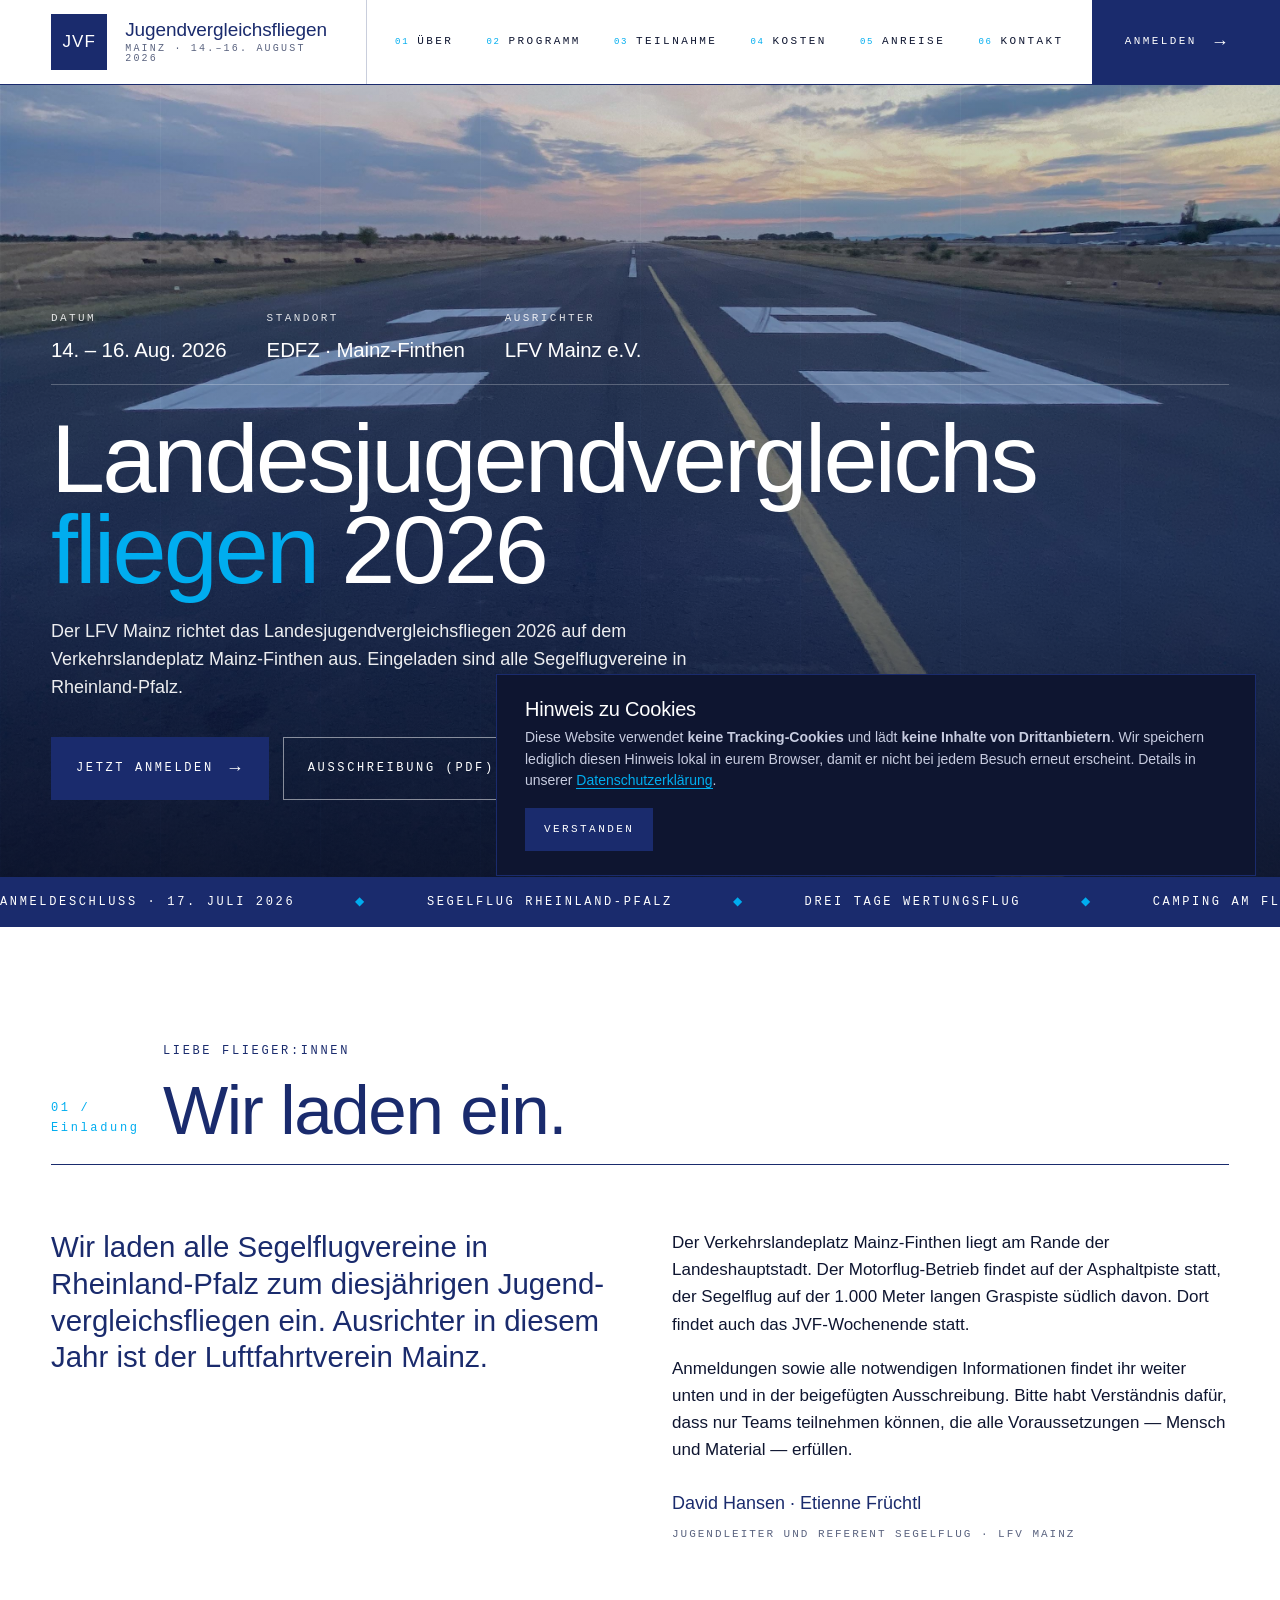
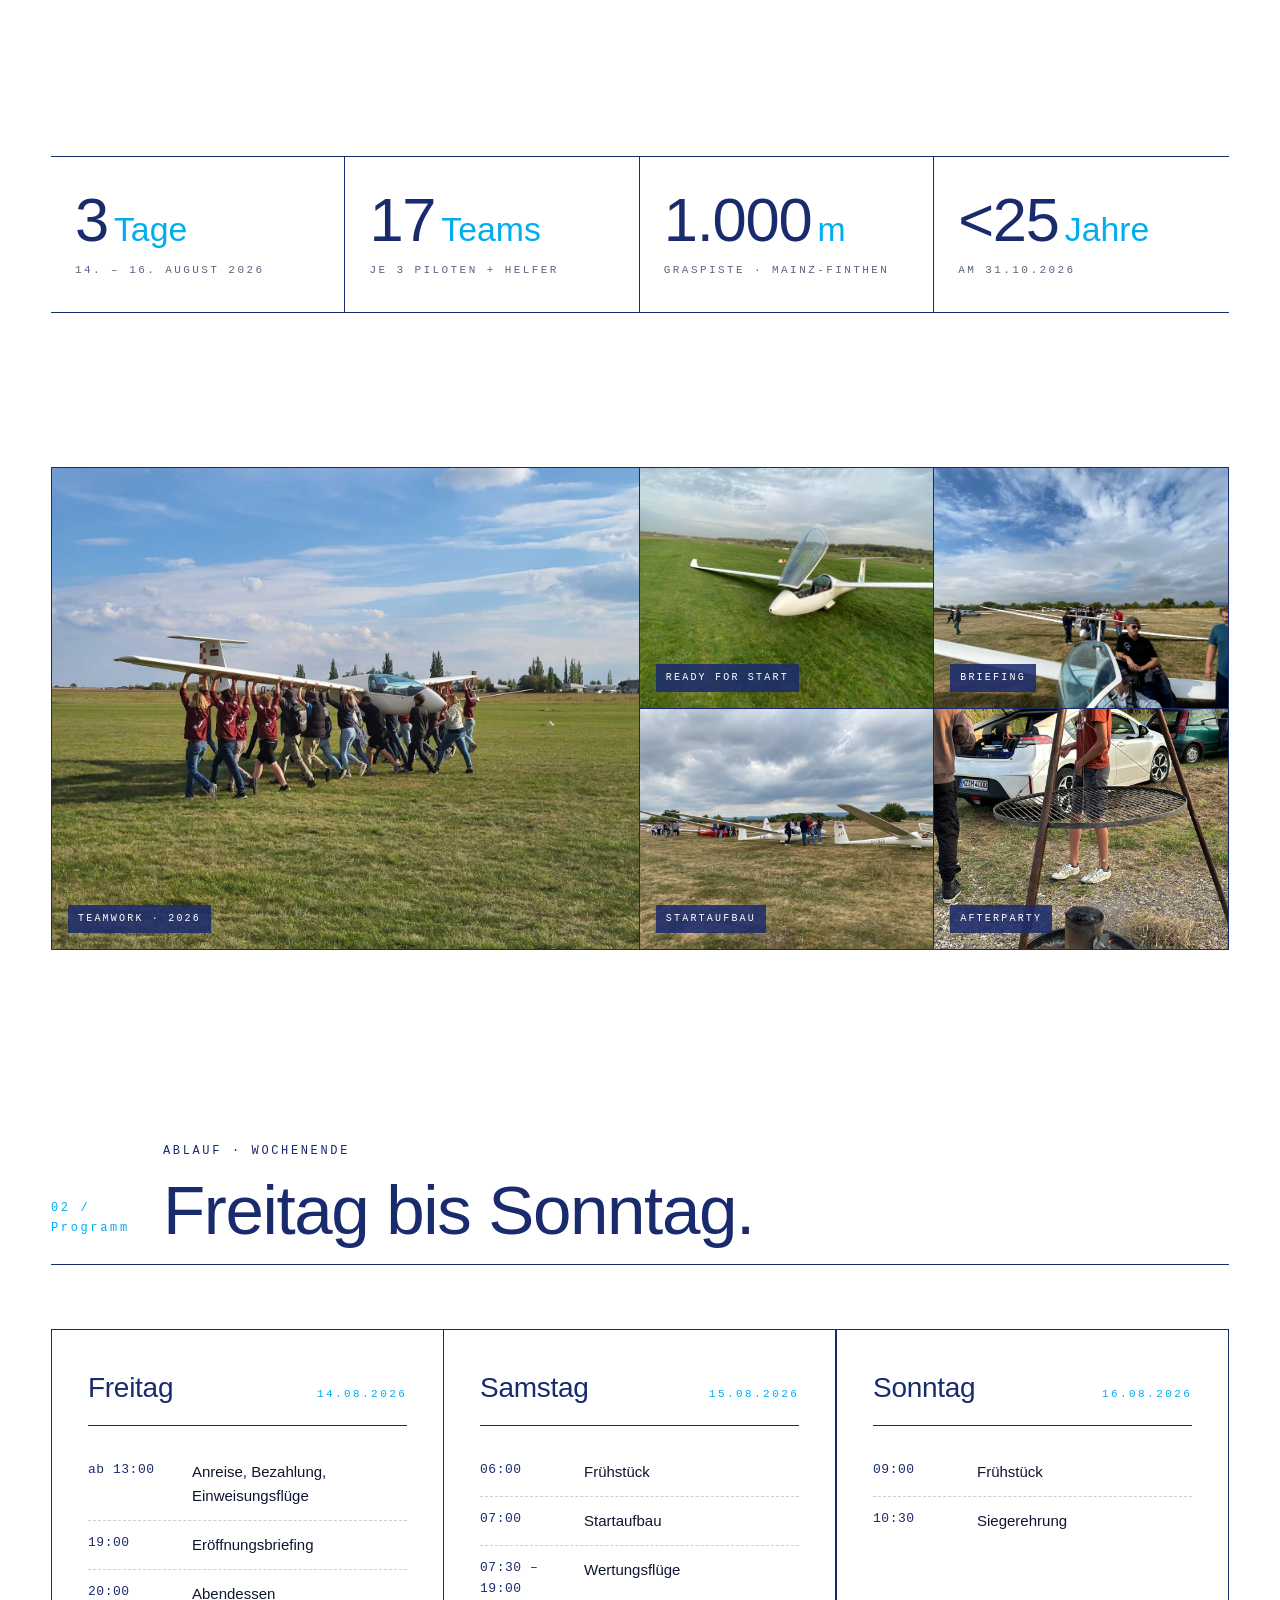
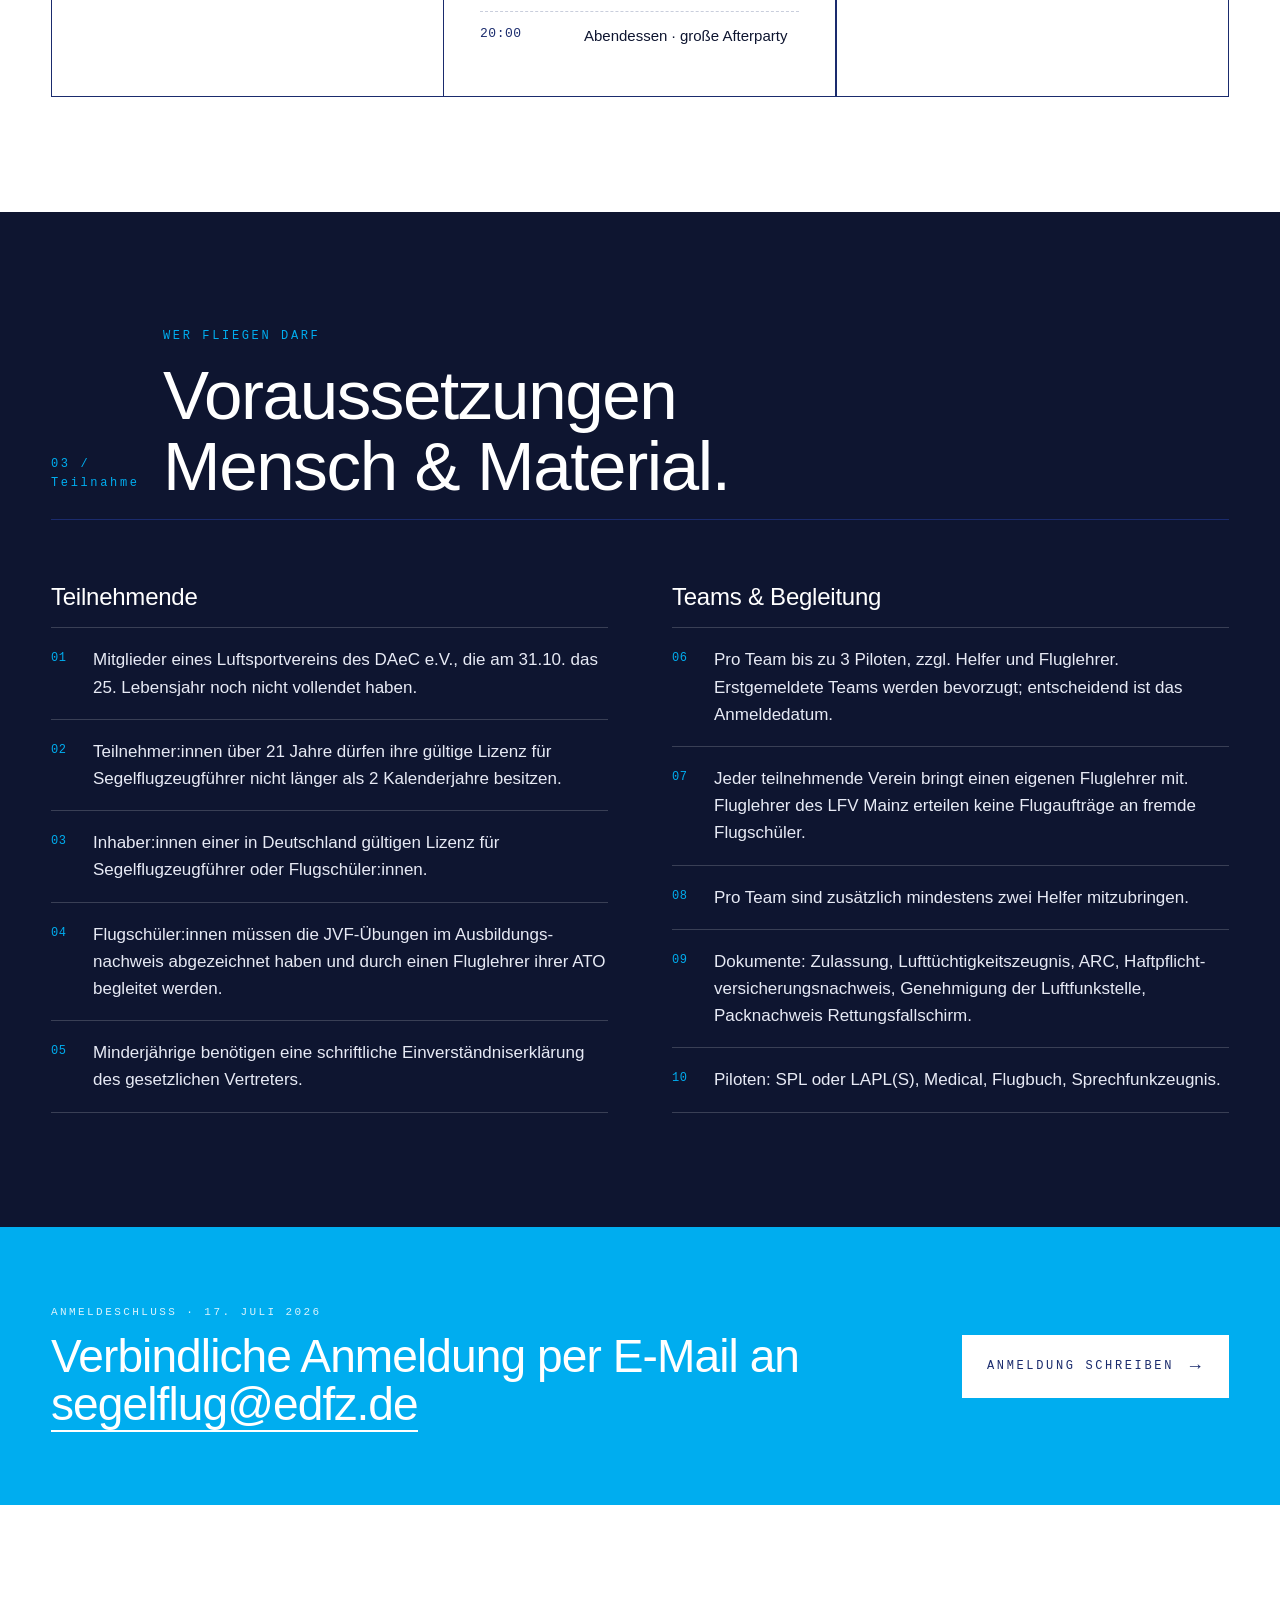
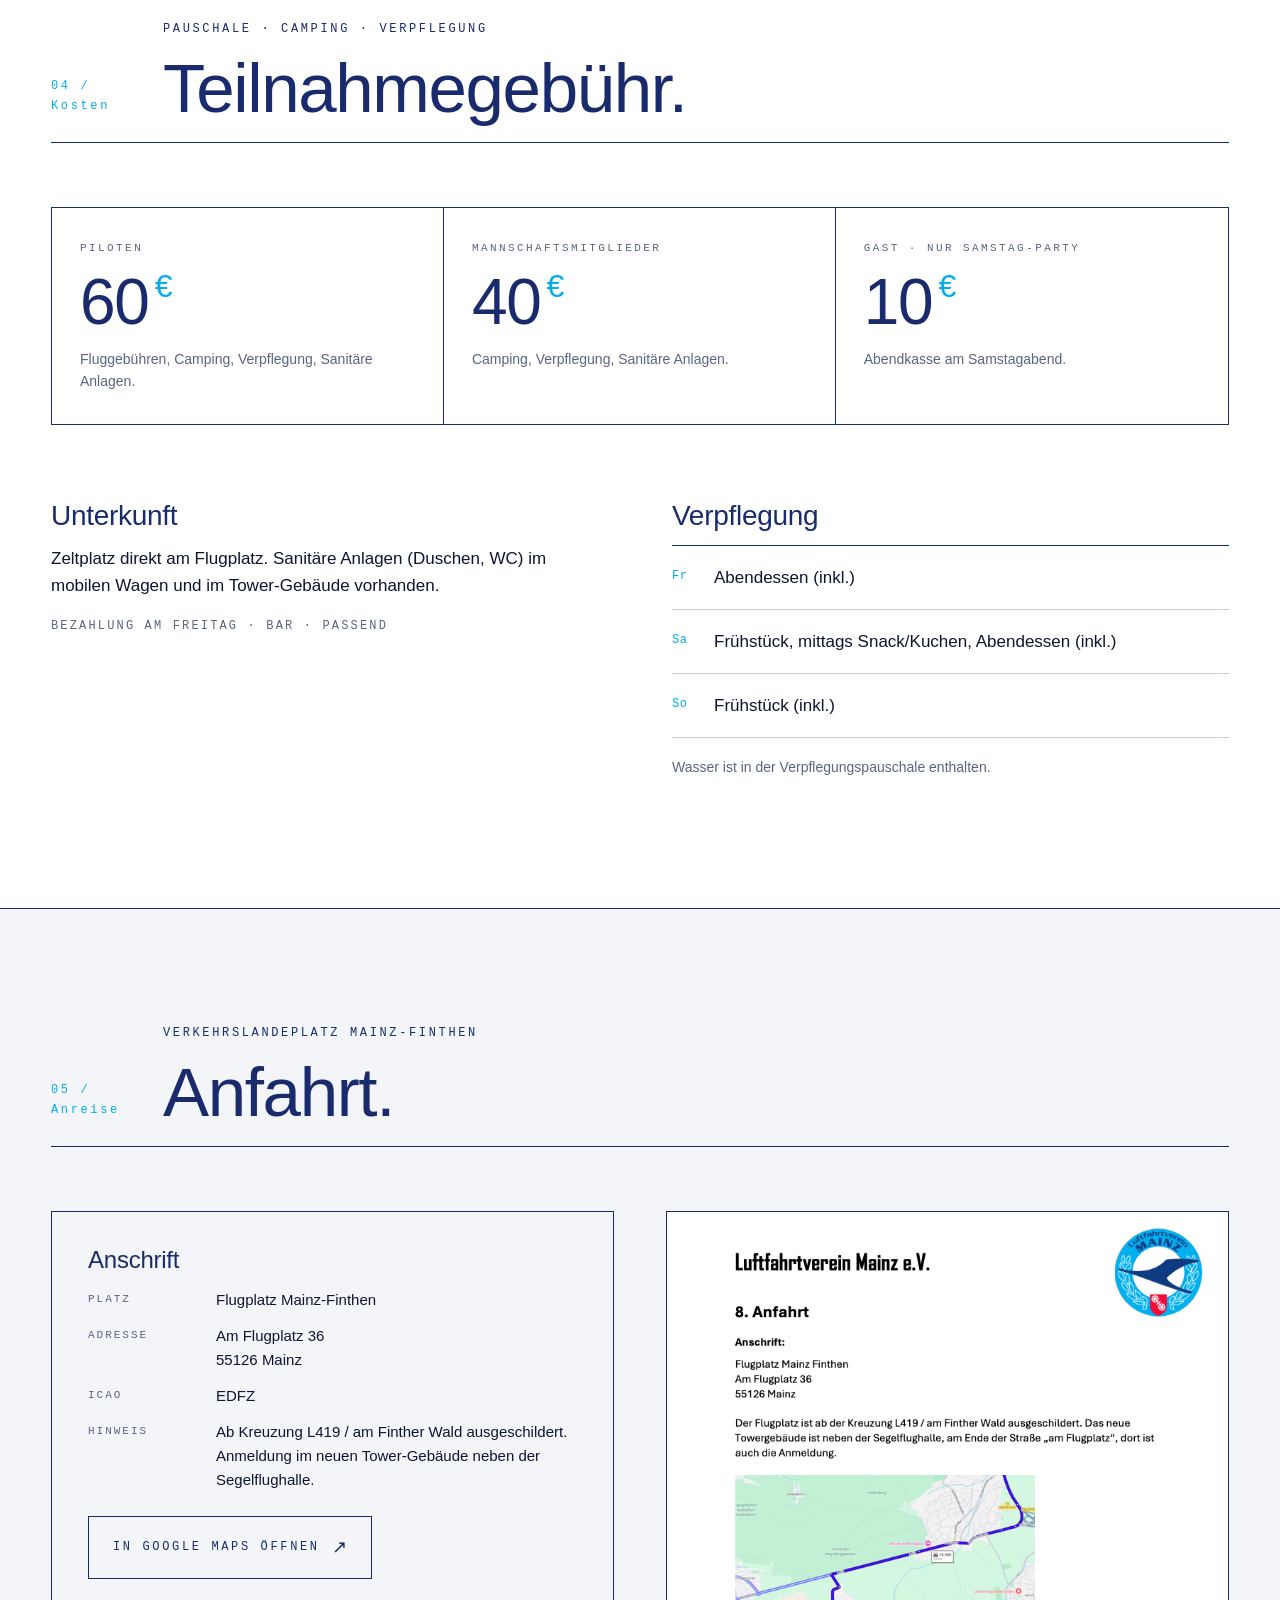
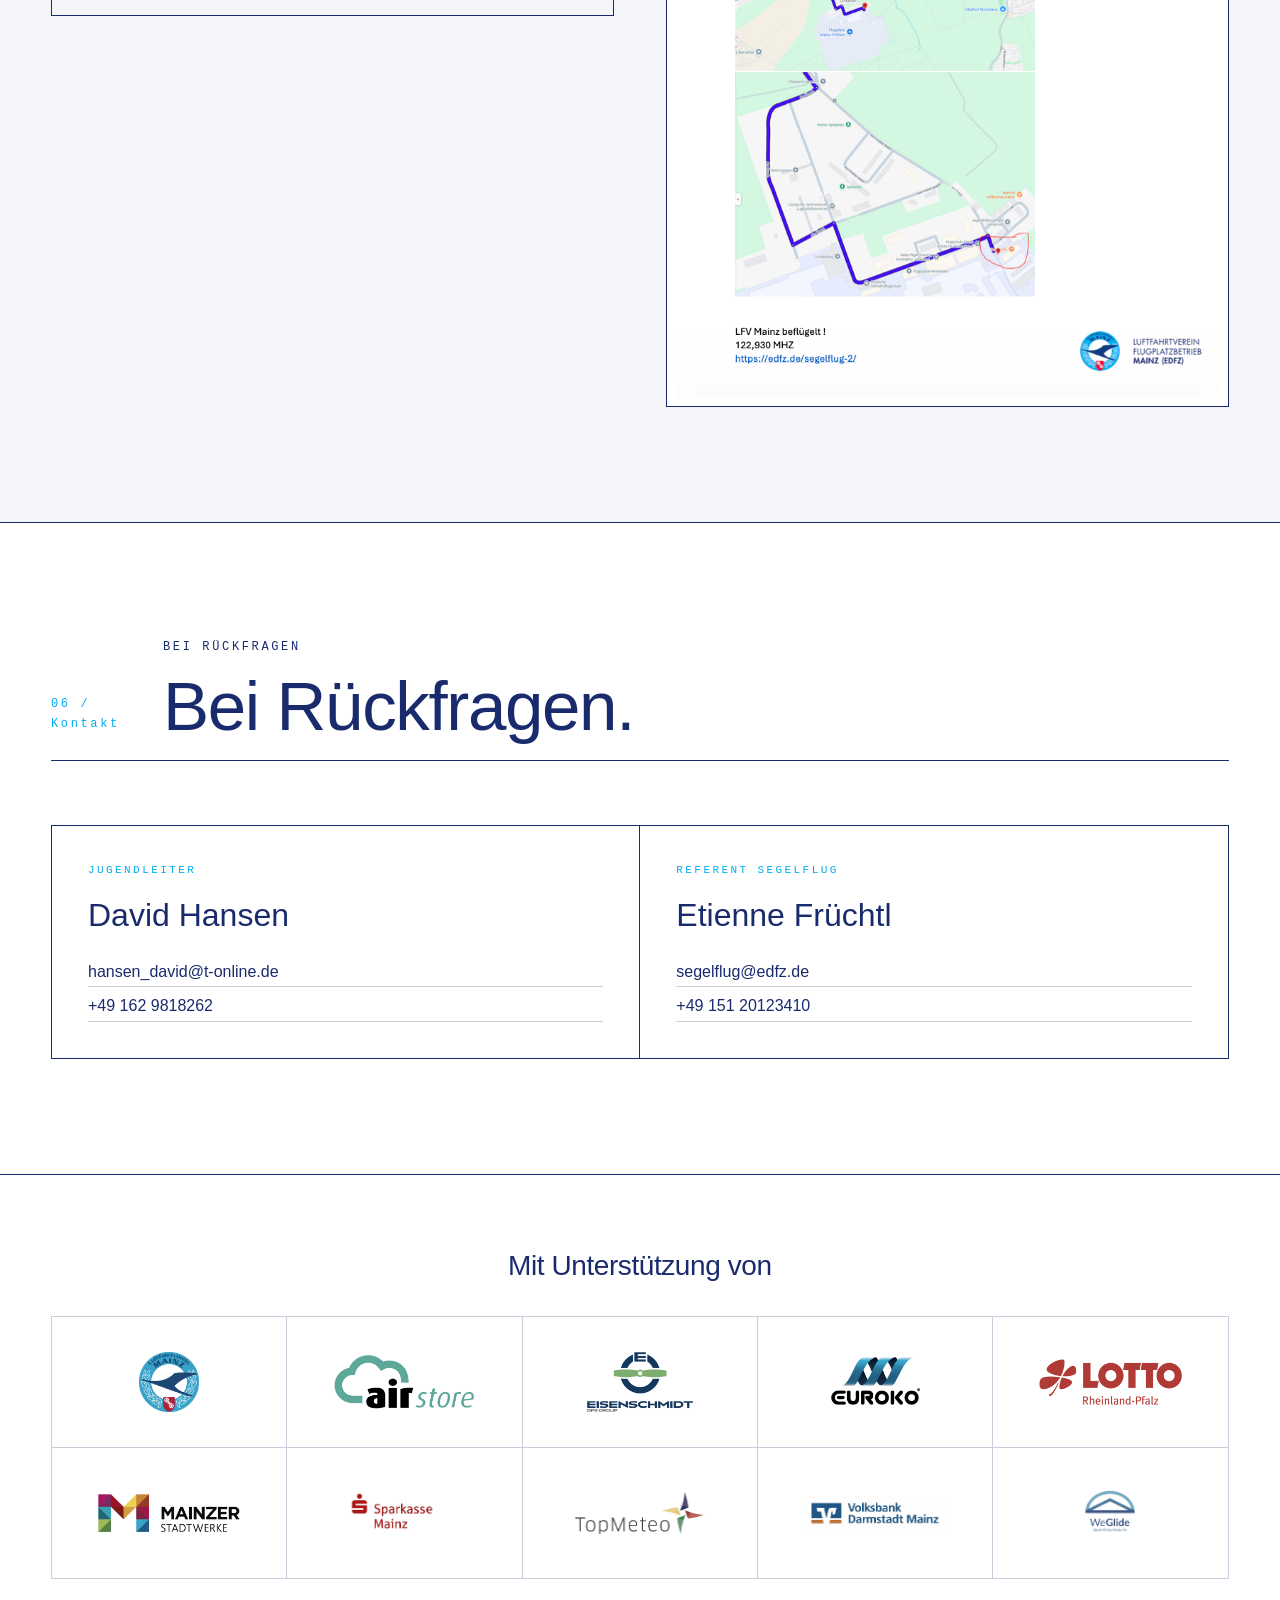
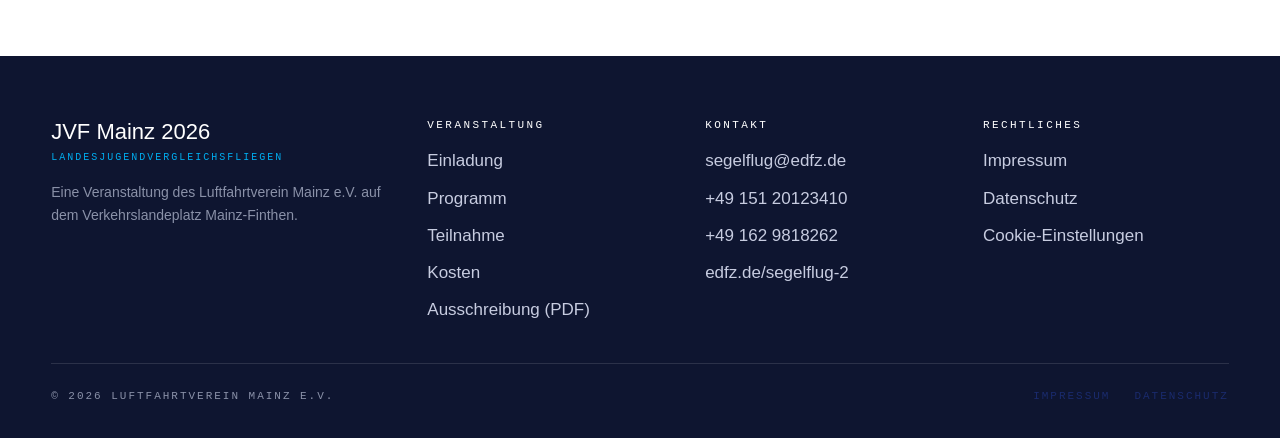
==== commit 3abf7dcd: "content: Teamanzahl-Limit entfernt "17 Teams" aus Ticker und Teilnahmebedingungen entfernt. Ticker: " ====
--- a/index.html
+++ b/index.html
@@ -128,13 +128,13 @@
 <div class="ticker" aria-hidden="true">
   <div class="ticker__track">
     <span>Anmeldeschluss · 17. Juli 2026</span>
-    <span>Maximal 17 Teams</span>
+    <span>Segelflug Rheinland-Pfalz</span>
     <span>Drei Tage Wertungsflug</span>
     <span>Camping am Flugplatz</span>
     <span>Afterparty am Samstag</span>
     <span>EDFZ · Mainz-Finthen</span>
     <span>Anmeldeschluss · 17. Juli 2026</span>
-    <span>Maximal 17 Teams</span>
+    <span>Segelflug Rheinland-Pfalz</span>
     <span>Drei Tage Wertungsflug</span>
     <span>Camping am Flugplatz</span>
     <span>Afterparty am Samstag</span>
@@ -352,7 +352,7 @@
       <div data-aos="fade-up" data-aos-delay="120">
         <h3 style="font-family:var(--ff-display);font-size:24px;color:#fff;margin-bottom:18px;">Teams &amp; Begleitung</h3>
         <ul class="req-list" style="--rule-soft: rgba(255,255,255,0.18);">
-          <li style="border-color: rgba(255,255,255,0.18);"><span class="marker">06</span> Maximal 17 Teams mit je 3 Piloten, zzgl. Helfer und Fluglehrer. Entscheidend ist das Anmeldedatum.</li>
+          <li style="border-color: rgba(255,255,255,0.18);"><span class="marker">06</span> Pro Team bis zu 3 Piloten, zzgl. Helfer und Fluglehrer. Erstgemeldete Teams werden bevorzugt; entscheidend ist das Anmeldedatum.</li>
           <li style="border-color: rgba(255,255,255,0.18);"><span class="marker">07</span> Jeder teilnehmende Verein bringt einen eigenen Fluglehrer mit. Fluglehrer des LFV Mainz erteilen keine Flugaufträge an fremde Flugschüler.</li>
           <li style="border-color: rgba(255,255,255,0.18);"><span class="marker">08</span> Pro Team sind zusätzlich mindestens zwei Helfer mitzubringen.</li>
           <li style="border-color: rgba(255,255,255,0.18);"><span class="marker">09</span> Dokumente: Zulassung, Lufttüchtigkeitszeugnis, ARC, Haftpflicht&shy;versicherungs&shy;nachweis, Genehmigung der Luftfunkstelle, Packnachweis Rettungsfallschirm.</li>
--- a/assets/css/styles.css
+++ b/assets/css/styles.css
@@ -320,7 +320,11 @@
 /* --- Mobile drawer --- */
 .nav-drawer {
   position: fixed;
-  inset: 0;
+  top: 0;
+  left: 0;
+  width: 100vw;
+  height: 100vh;
+  height: 100dvh;
   z-index: 100;
   background: var(--ink);
   color: #fff;
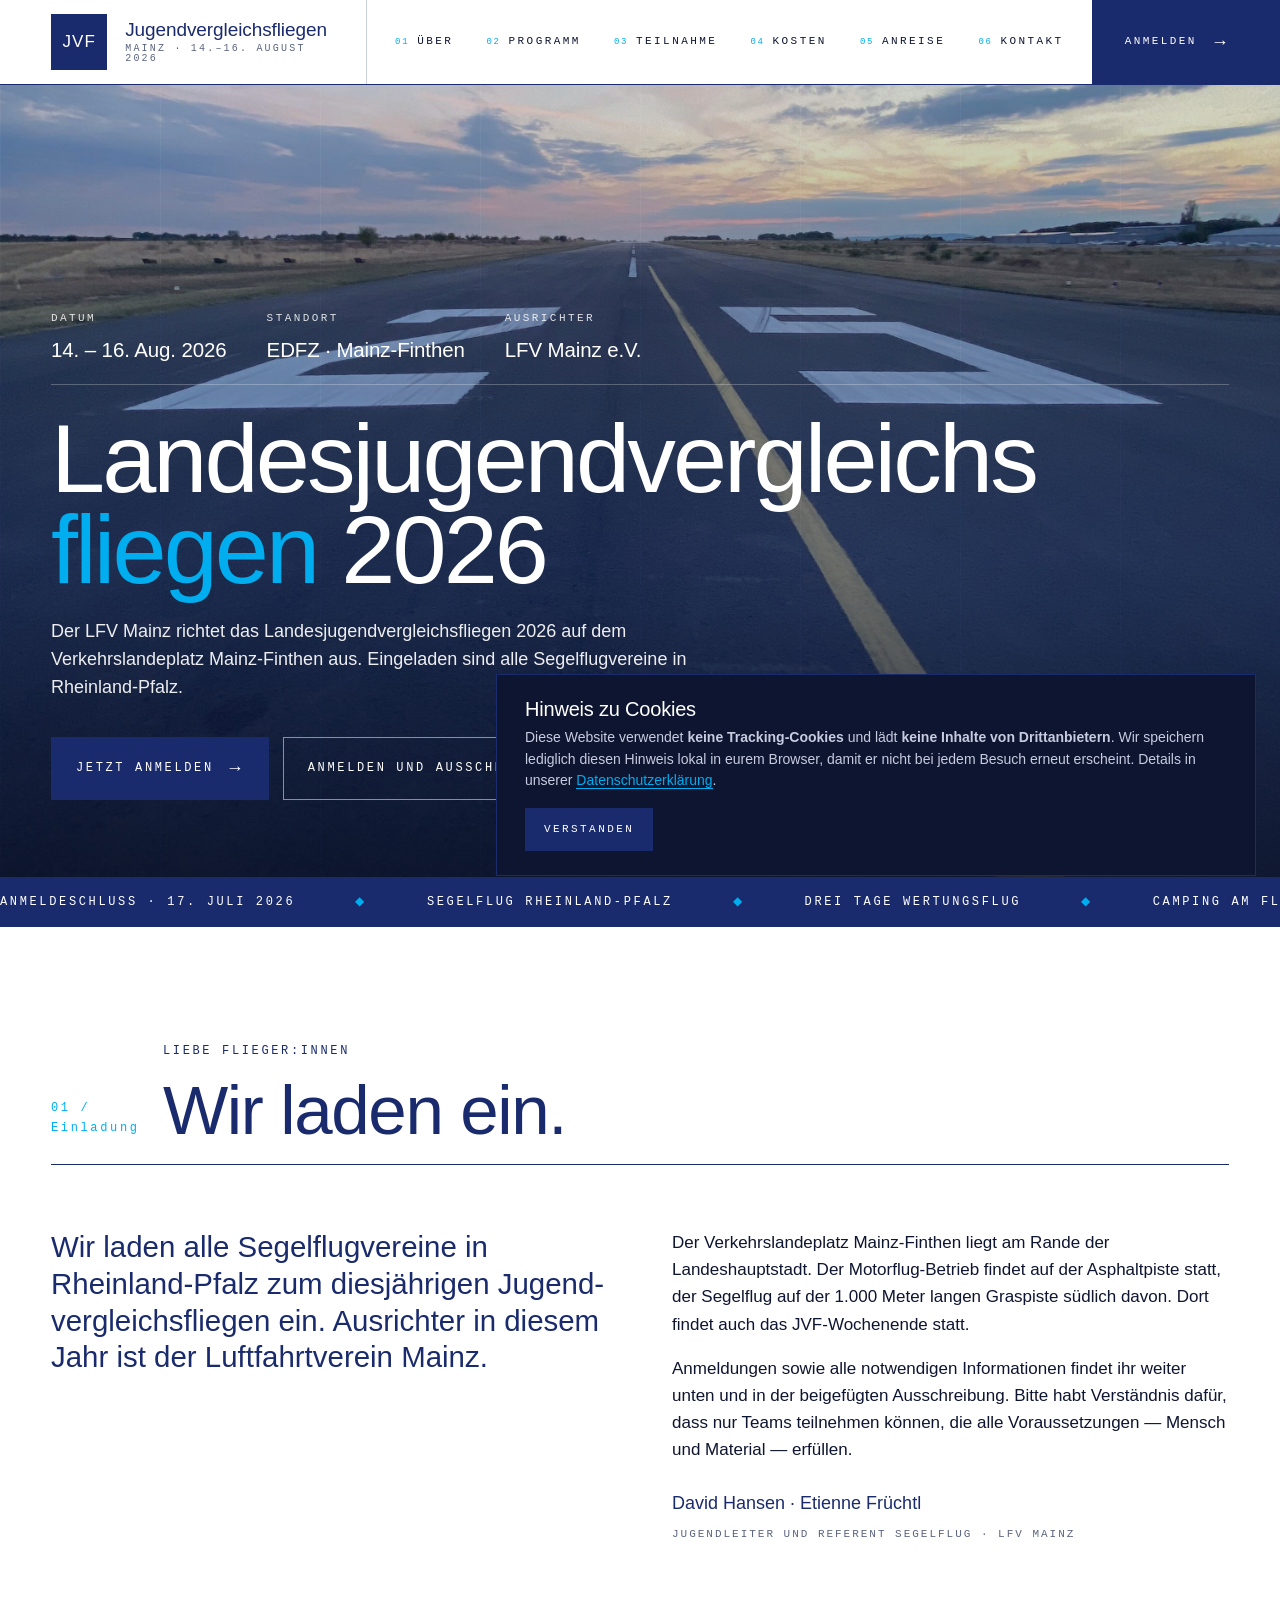
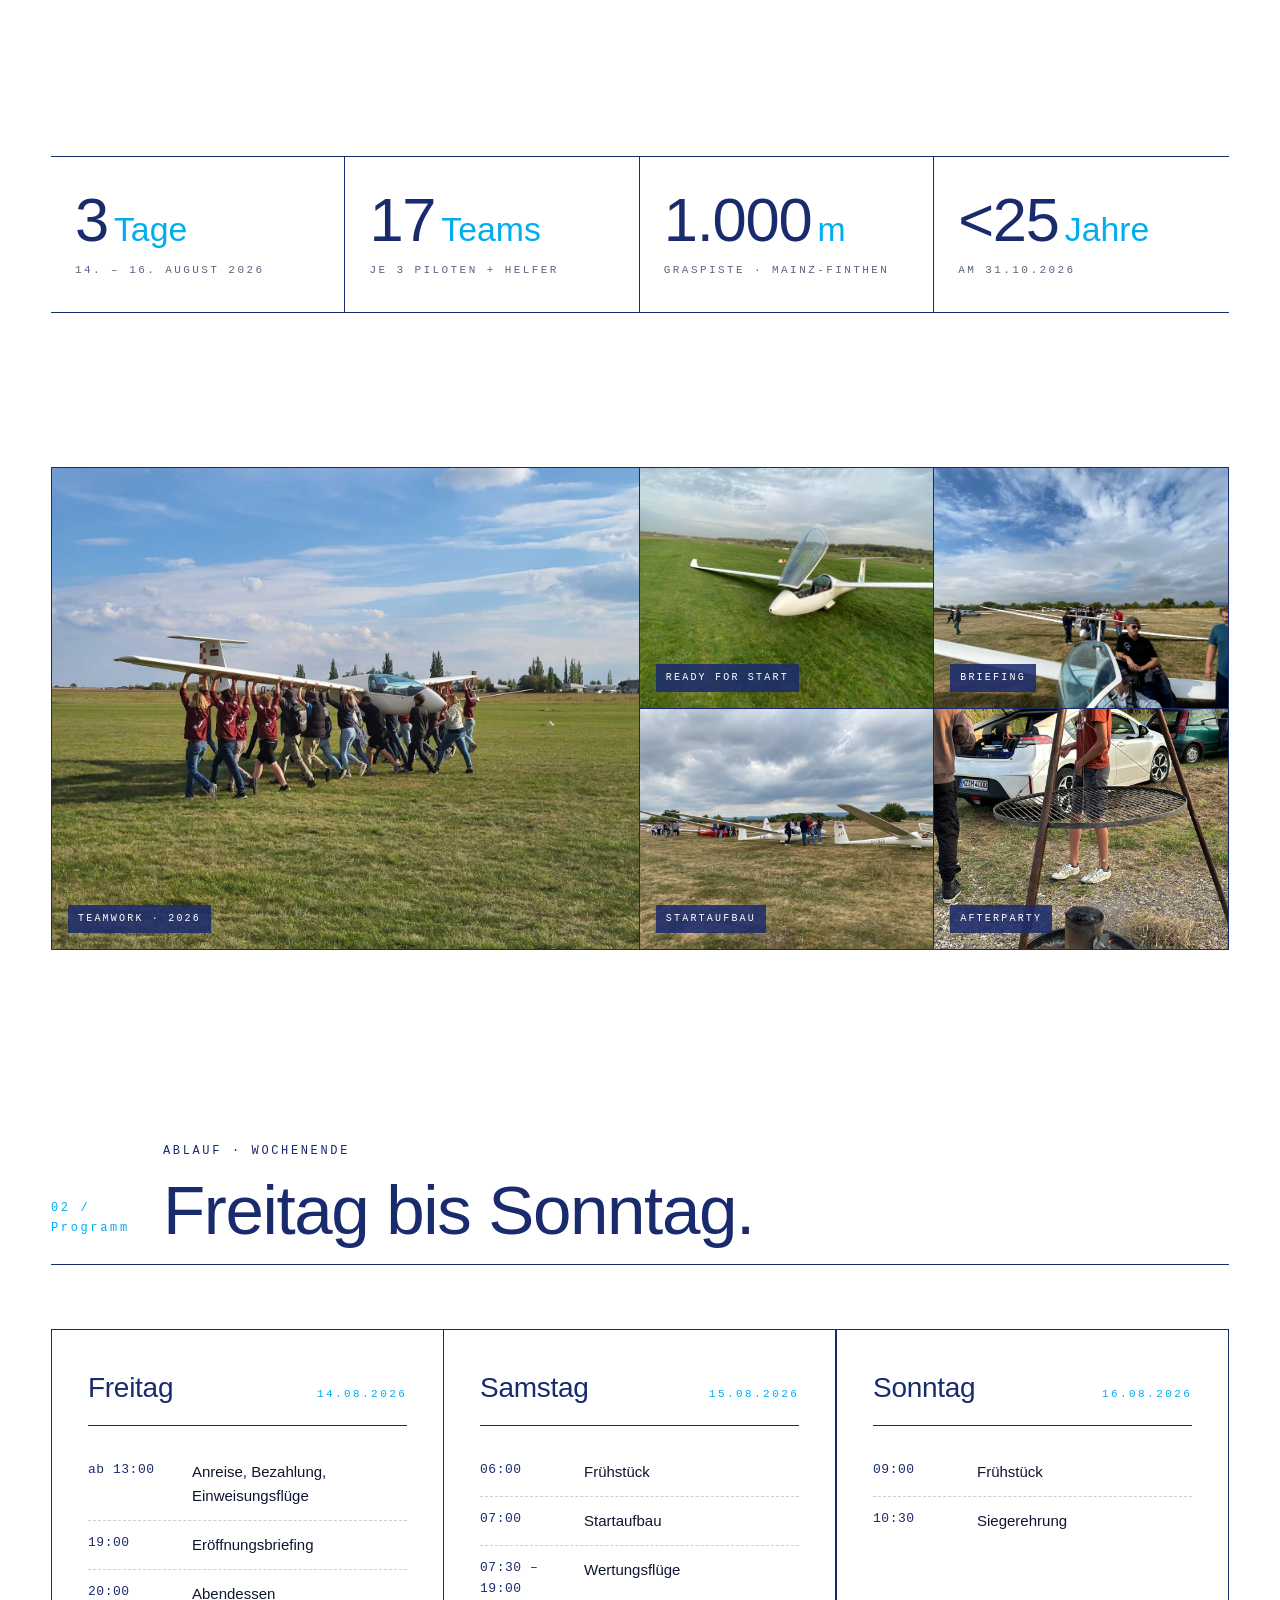
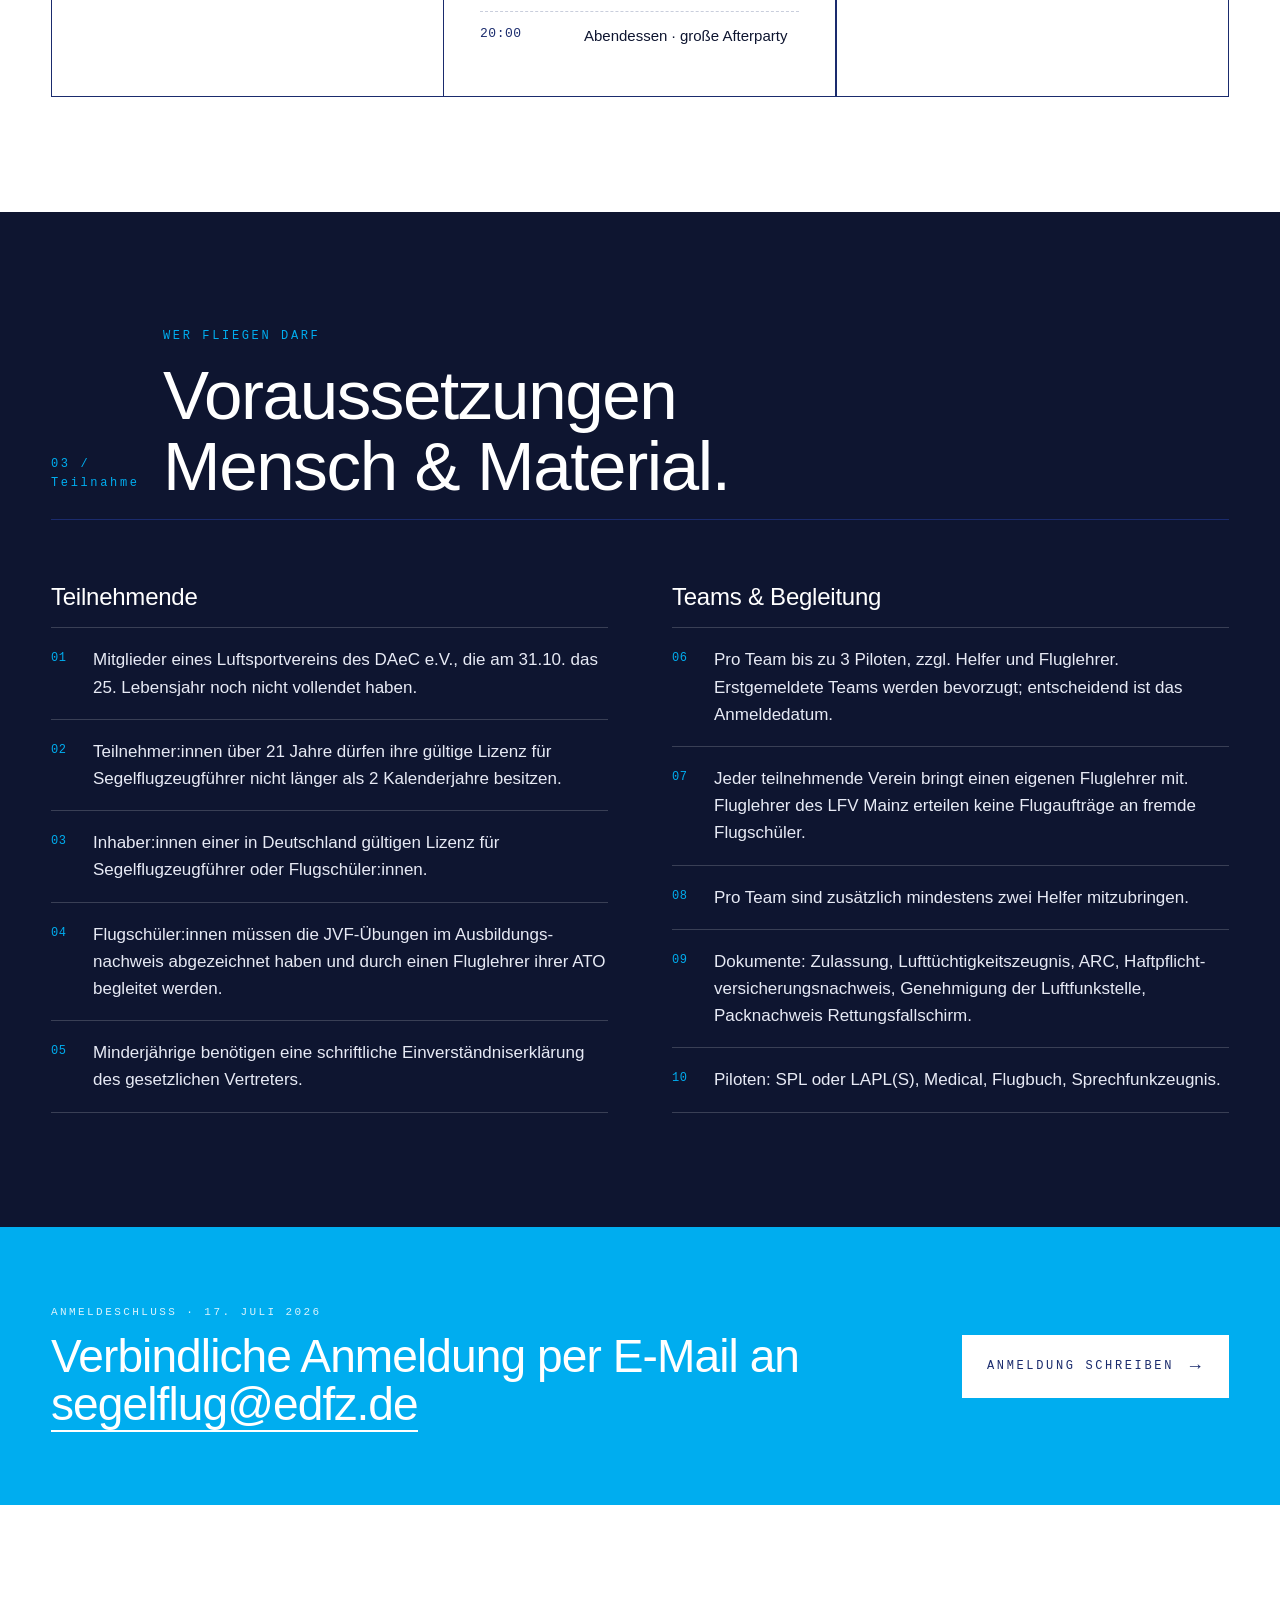
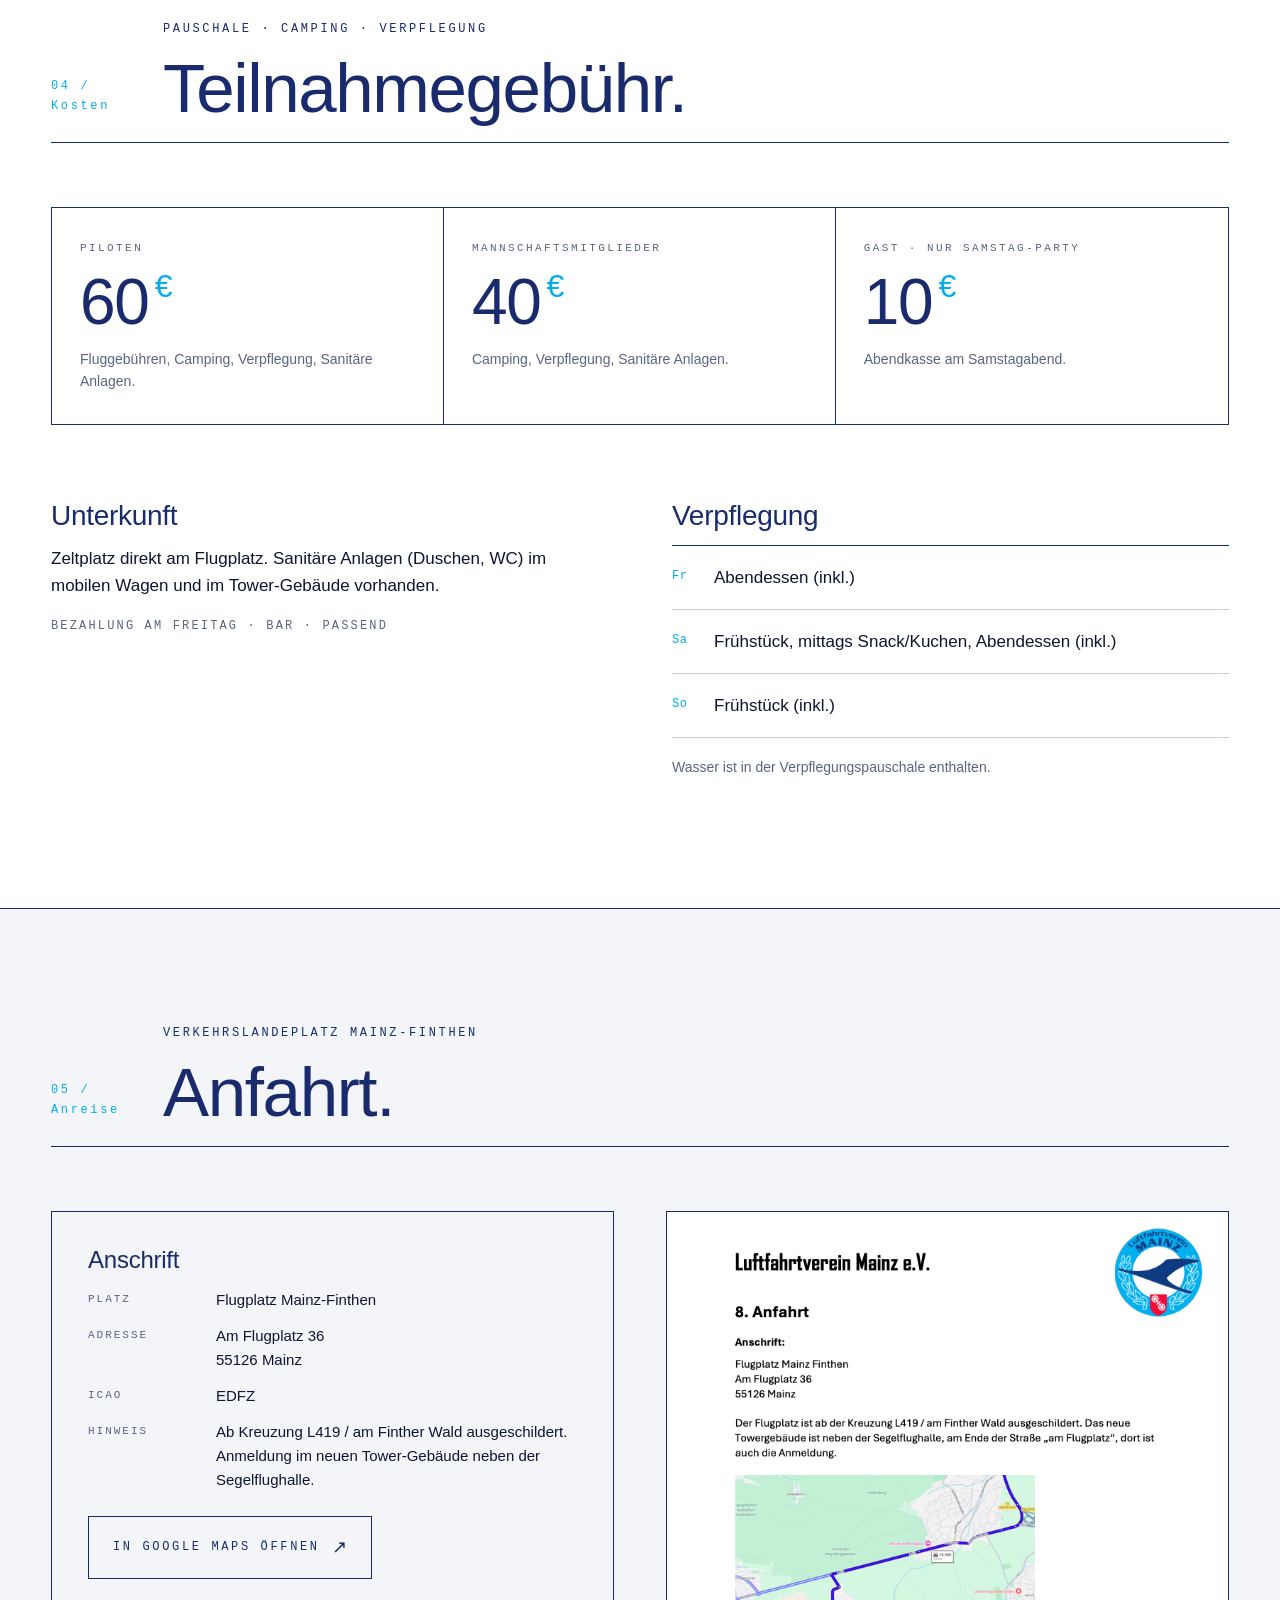
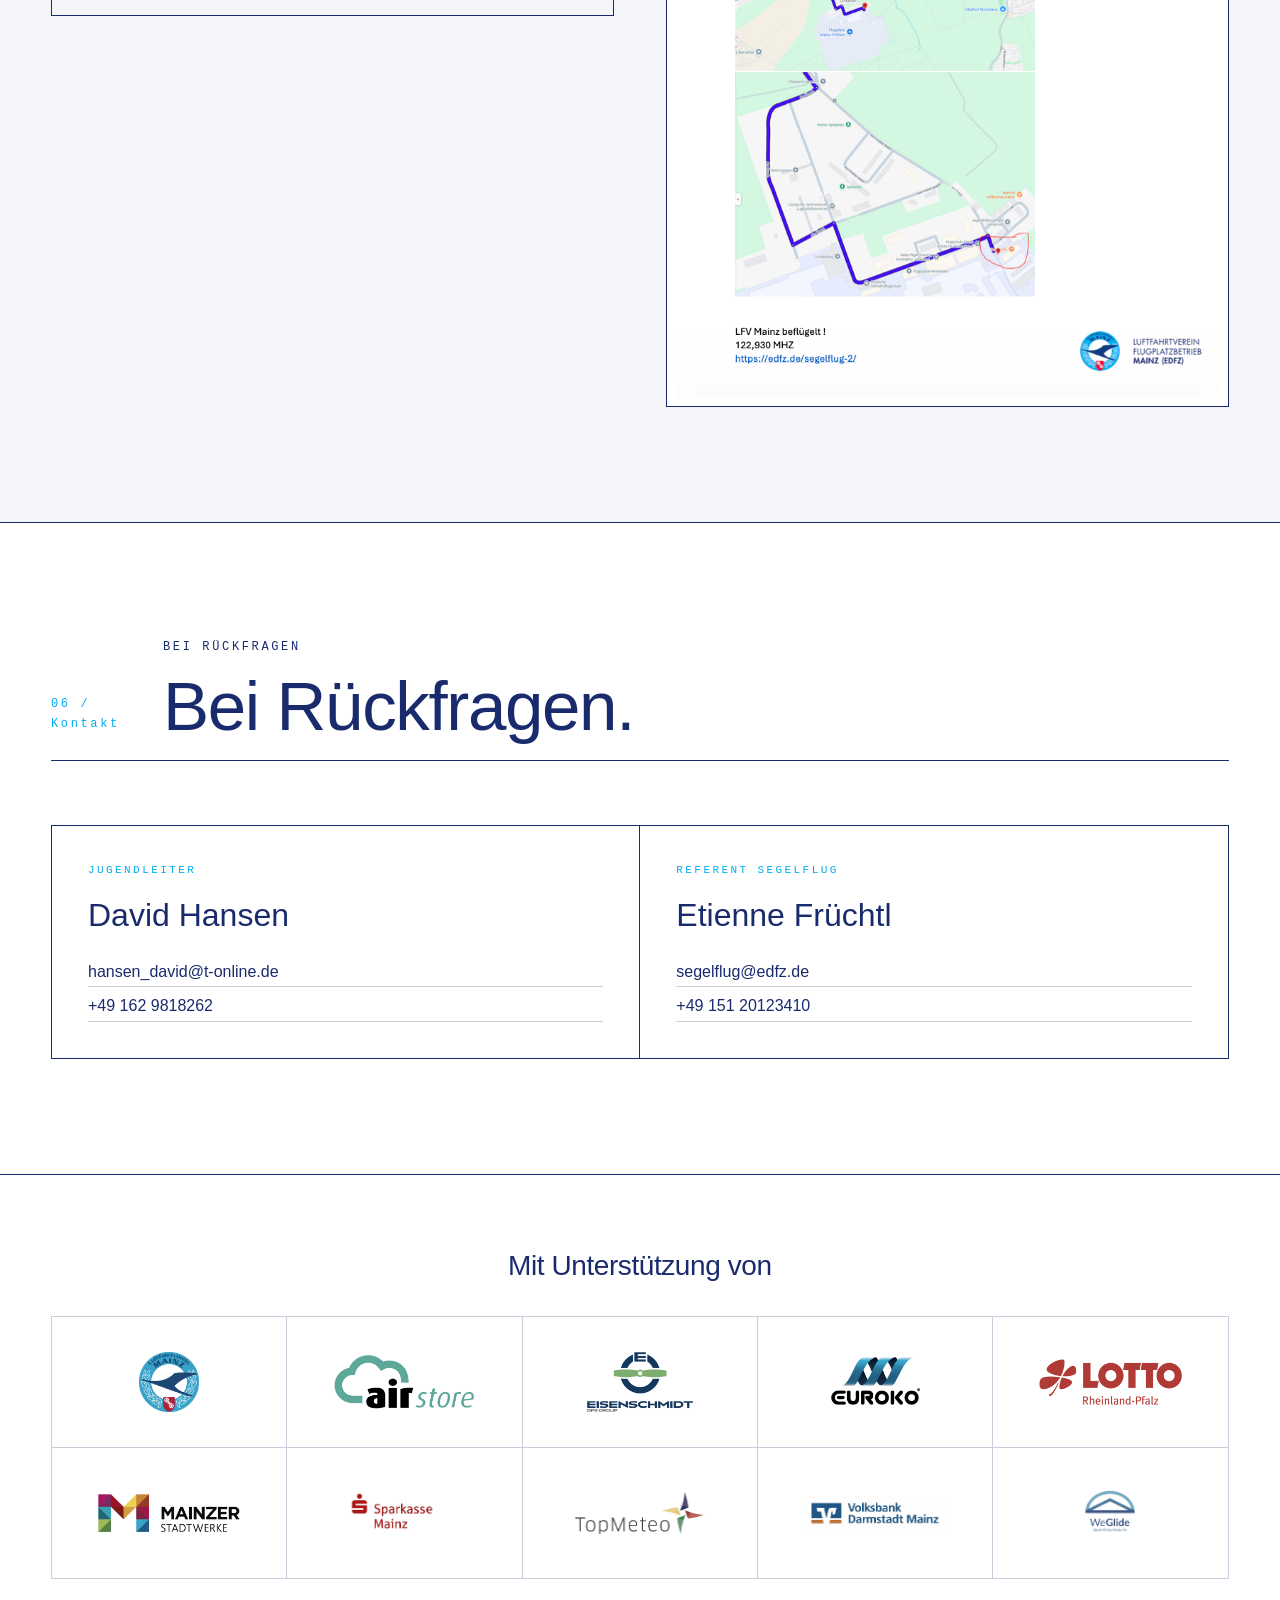
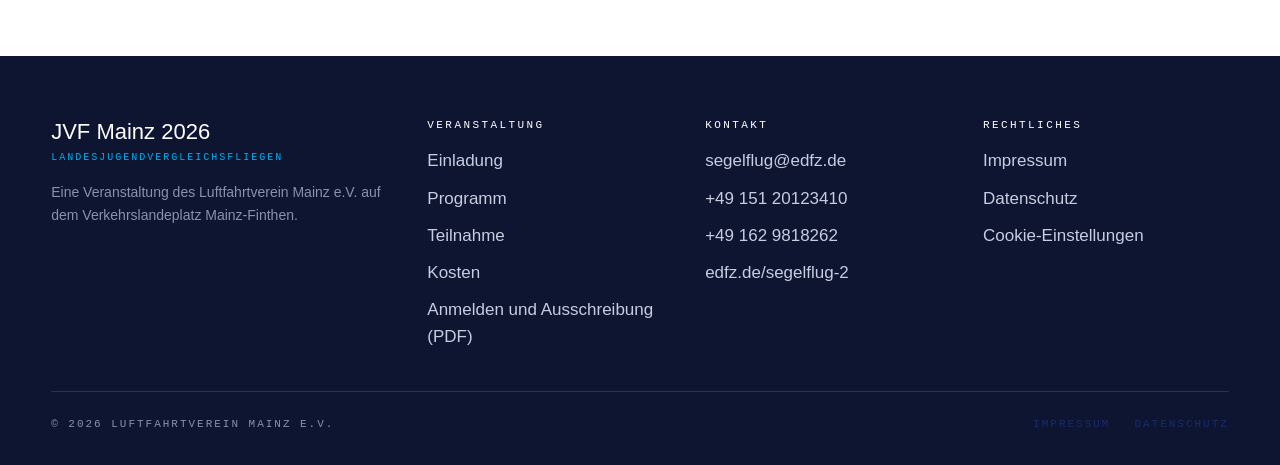
==== commit 1d2c4533: "Rename registration PDF link" ====
--- a/index.html
+++ b/index.html
@@ -113,7 +113,7 @@
             Jetzt anmelden <span class="arrow" aria-hidden="true">→</span>
           </a>
           <a class="btn btn--ghost" href="assets/downloads/ausschreibung-jvf-2026-mainz.pdf" target="_blank" rel="noopener">
-            Ausschreibung (PDF)
+            Anmelden und Ausschreibung (PDF)
           </a>
         </div>
 
@@ -552,7 +552,7 @@
           <li><a href="#programm">Programm</a></li>
           <li><a href="#teilnahme">Teilnahme</a></li>
           <li><a href="#kosten">Kosten</a></li>
-          <li><a href="assets/downloads/ausschreibung-jvf-2026-mainz.pdf" target="_blank" rel="noopener">Ausschreibung (PDF)</a></li>
+          <li><a href="assets/downloads/ausschreibung-jvf-2026-mainz.pdf" target="_blank" rel="noopener">Anmelden und Ausschreibung (PDF)</a></li>
         </ul>
       </div>
       <div class="footer__col">
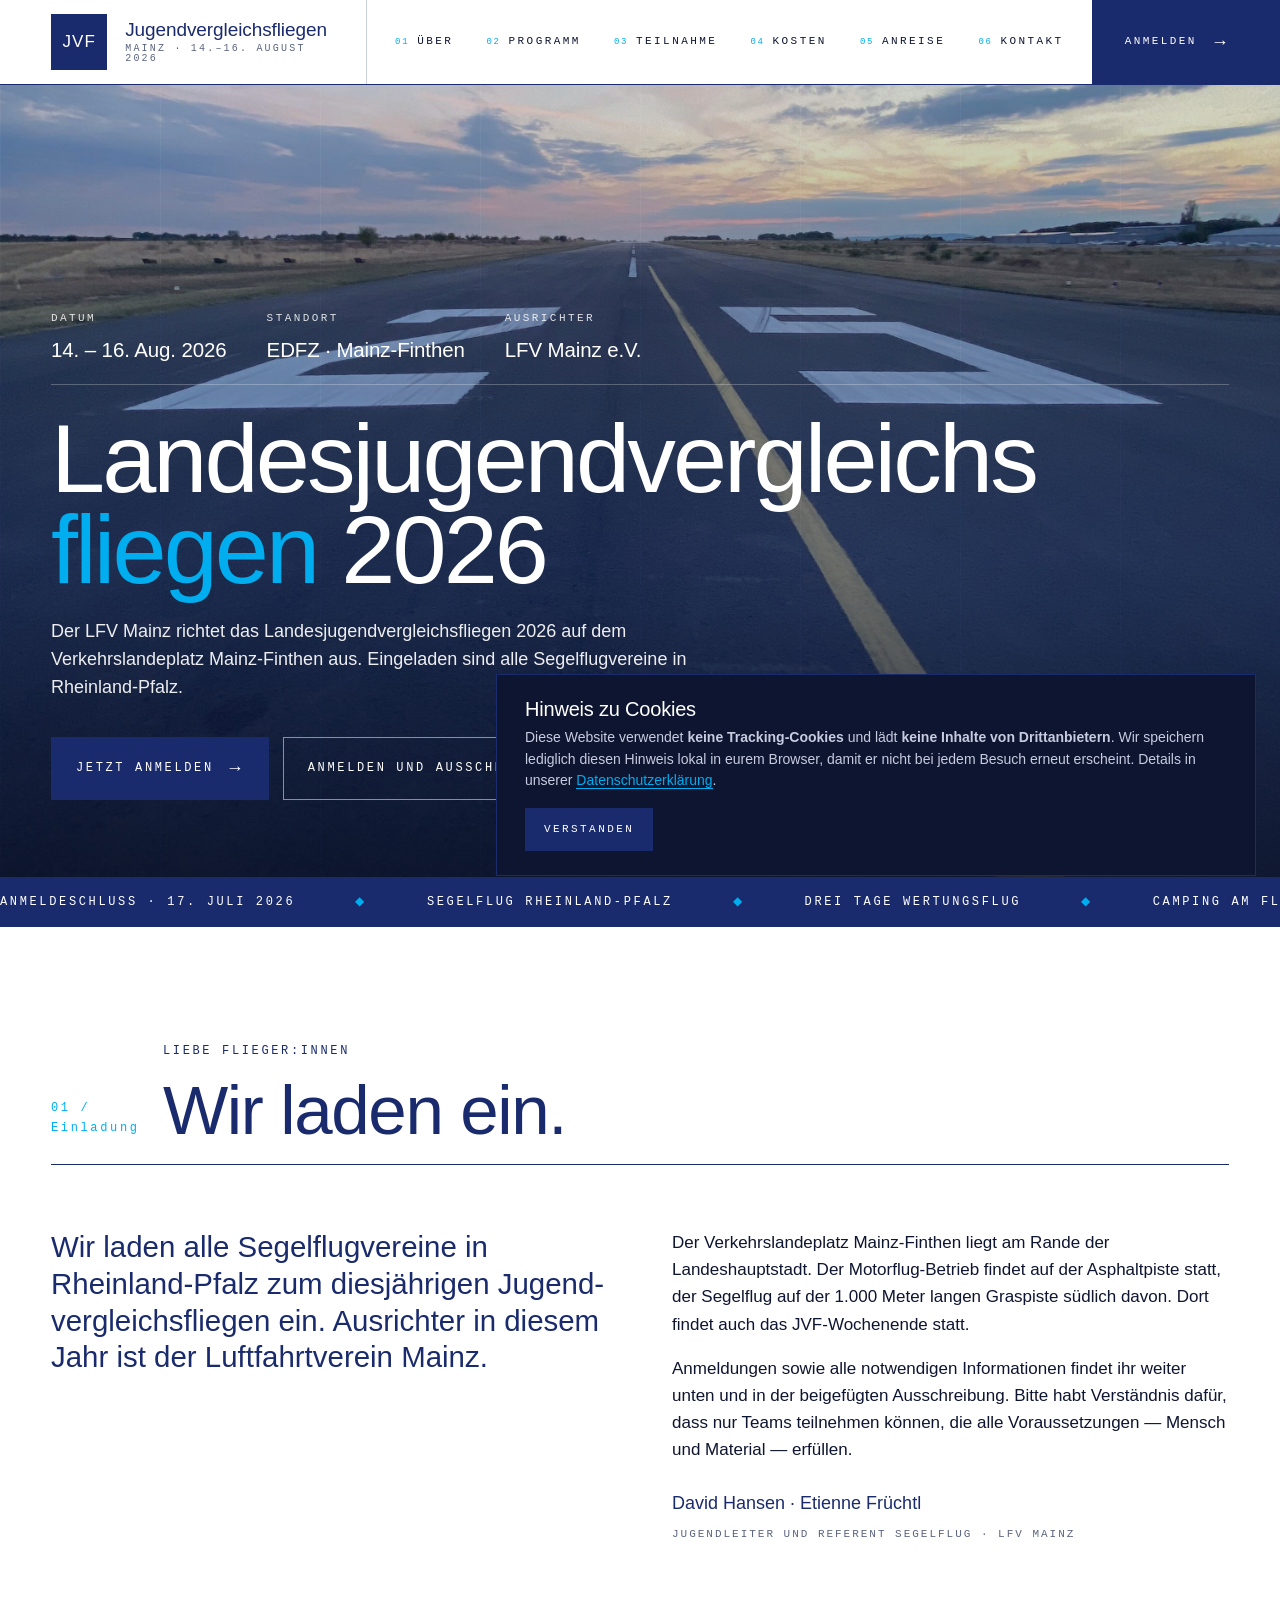
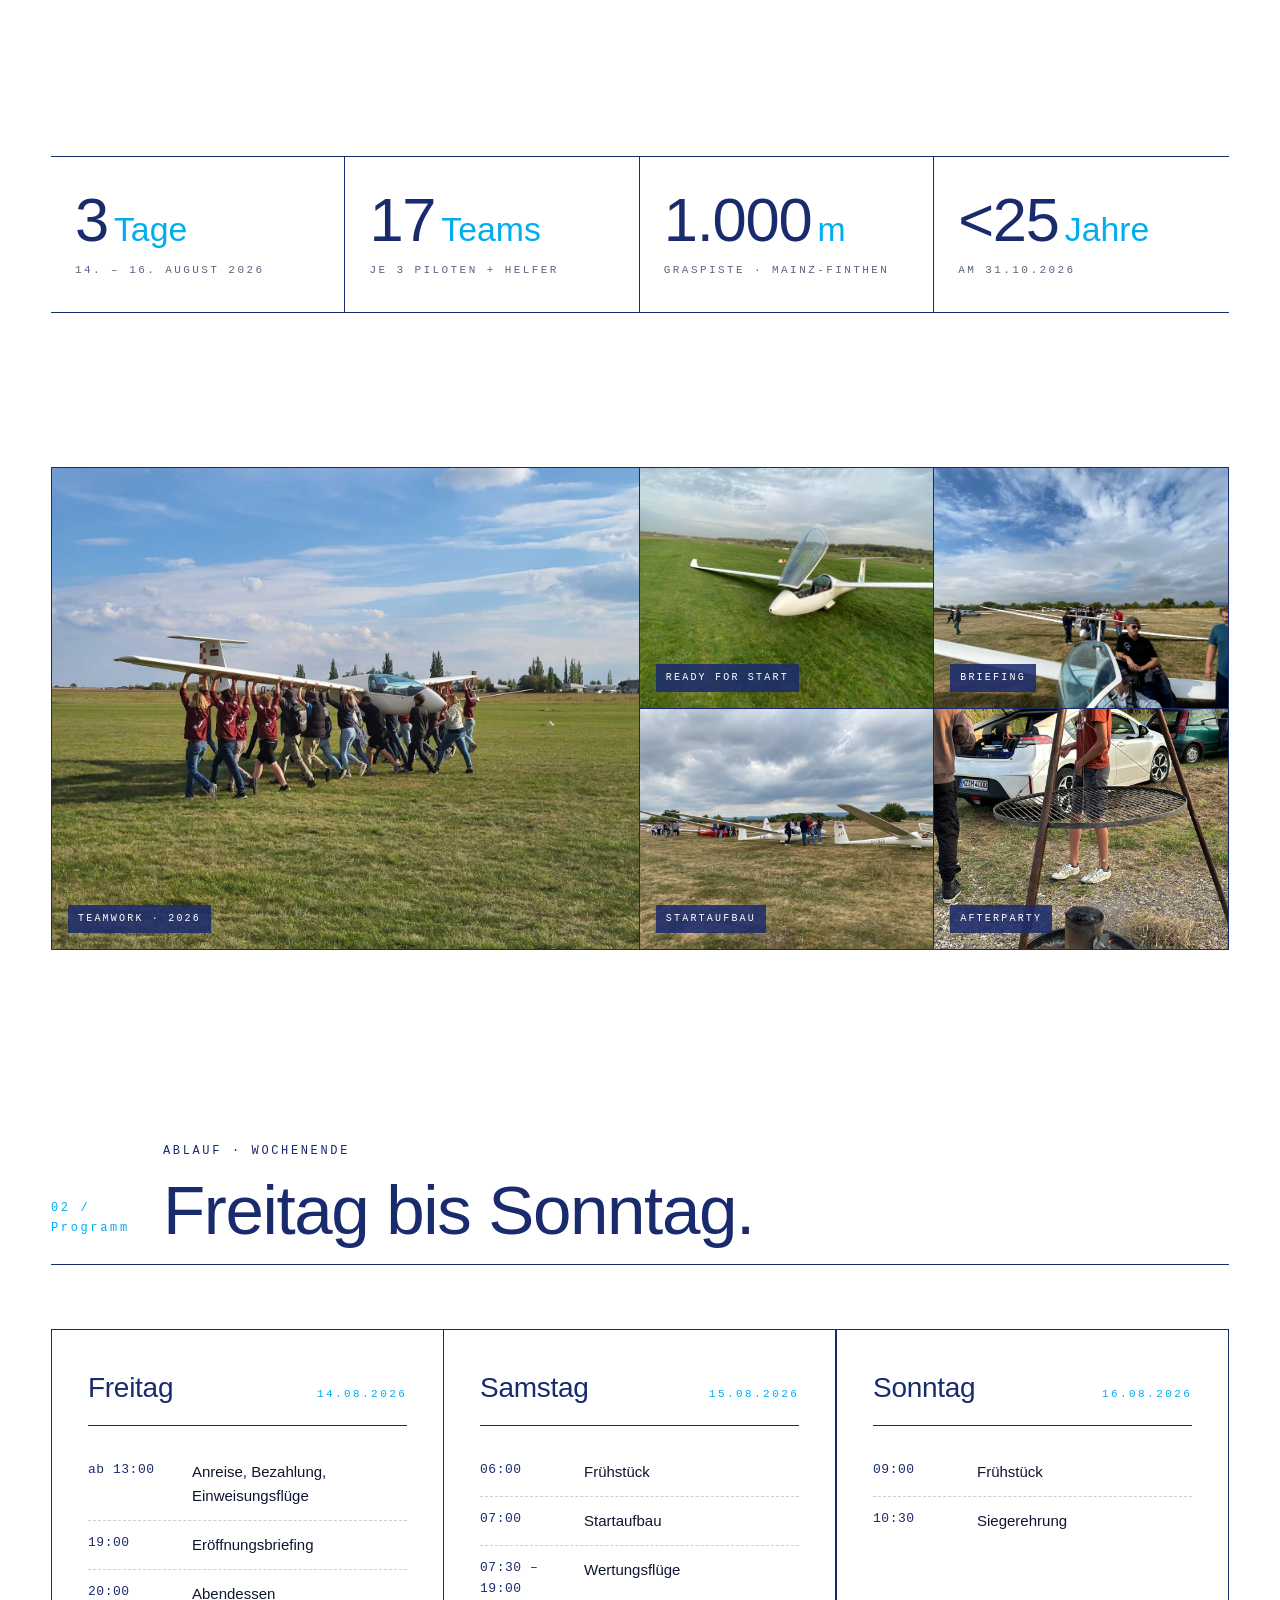
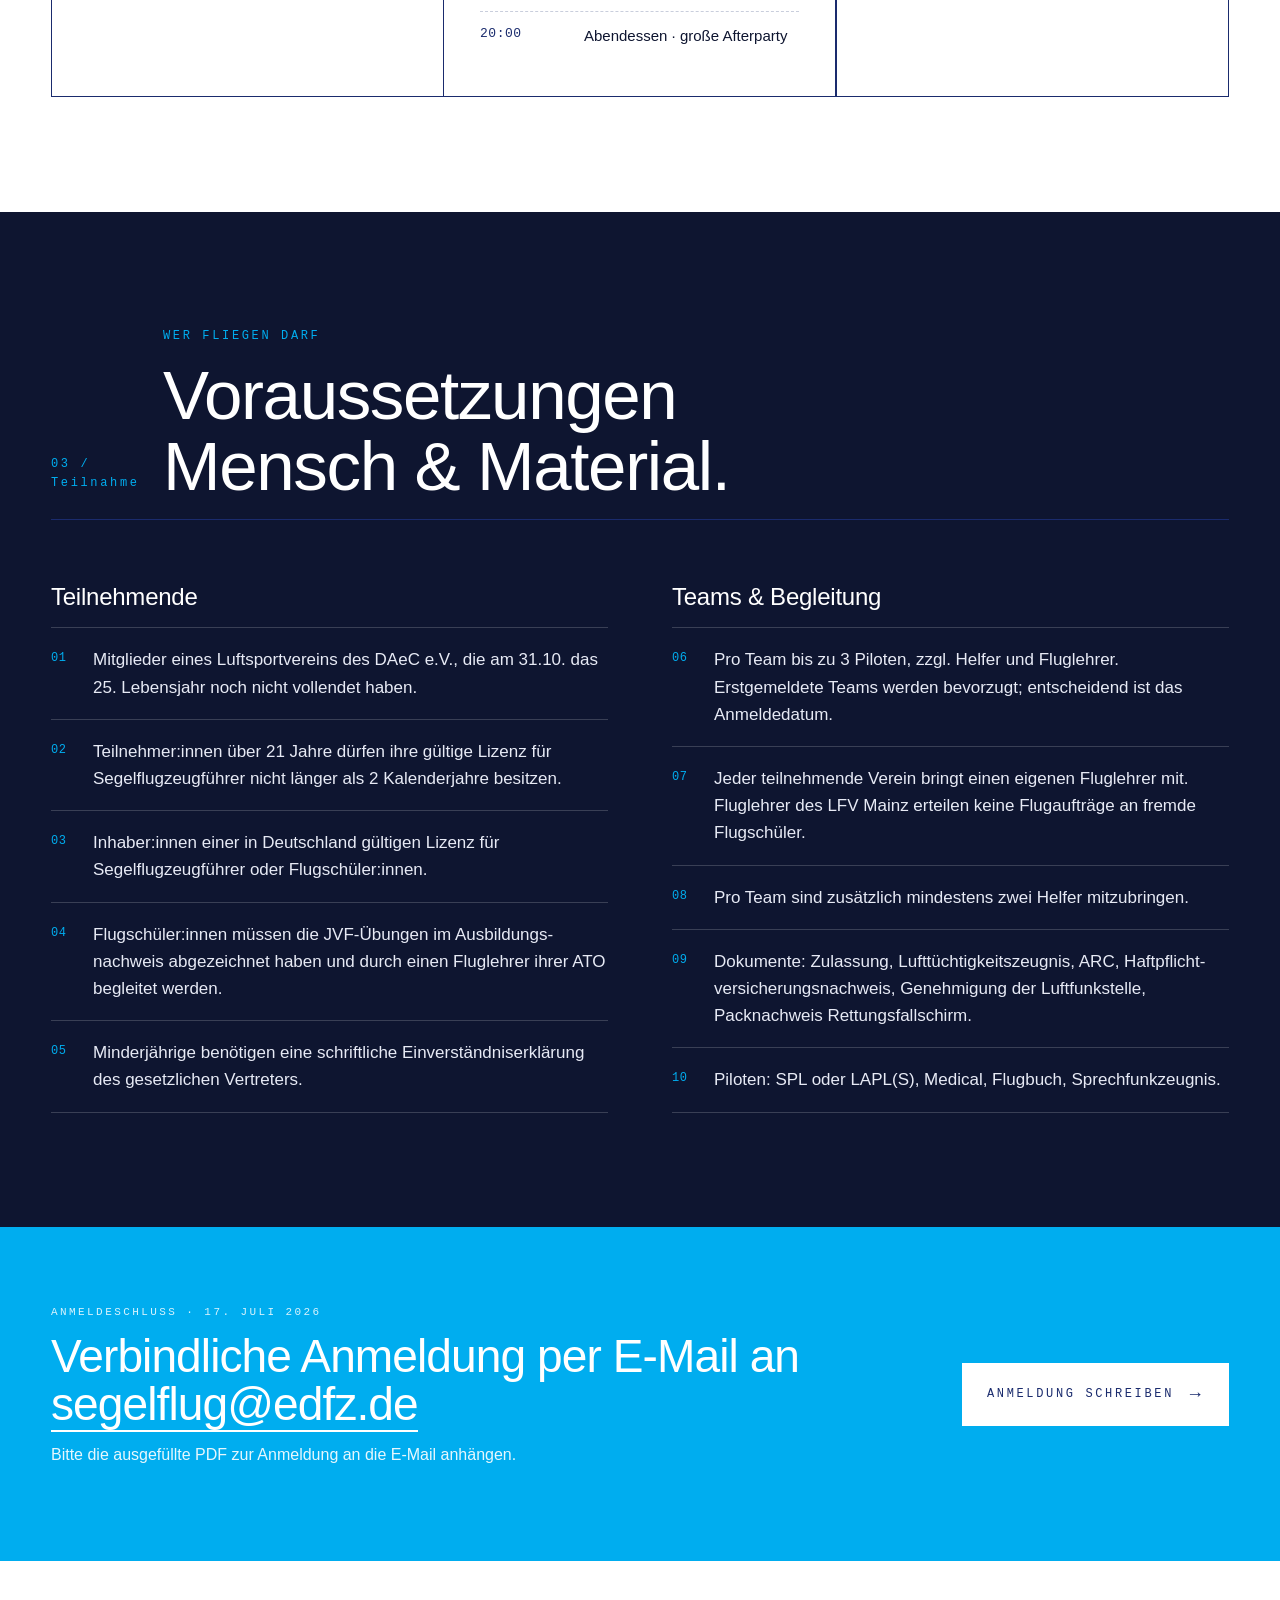
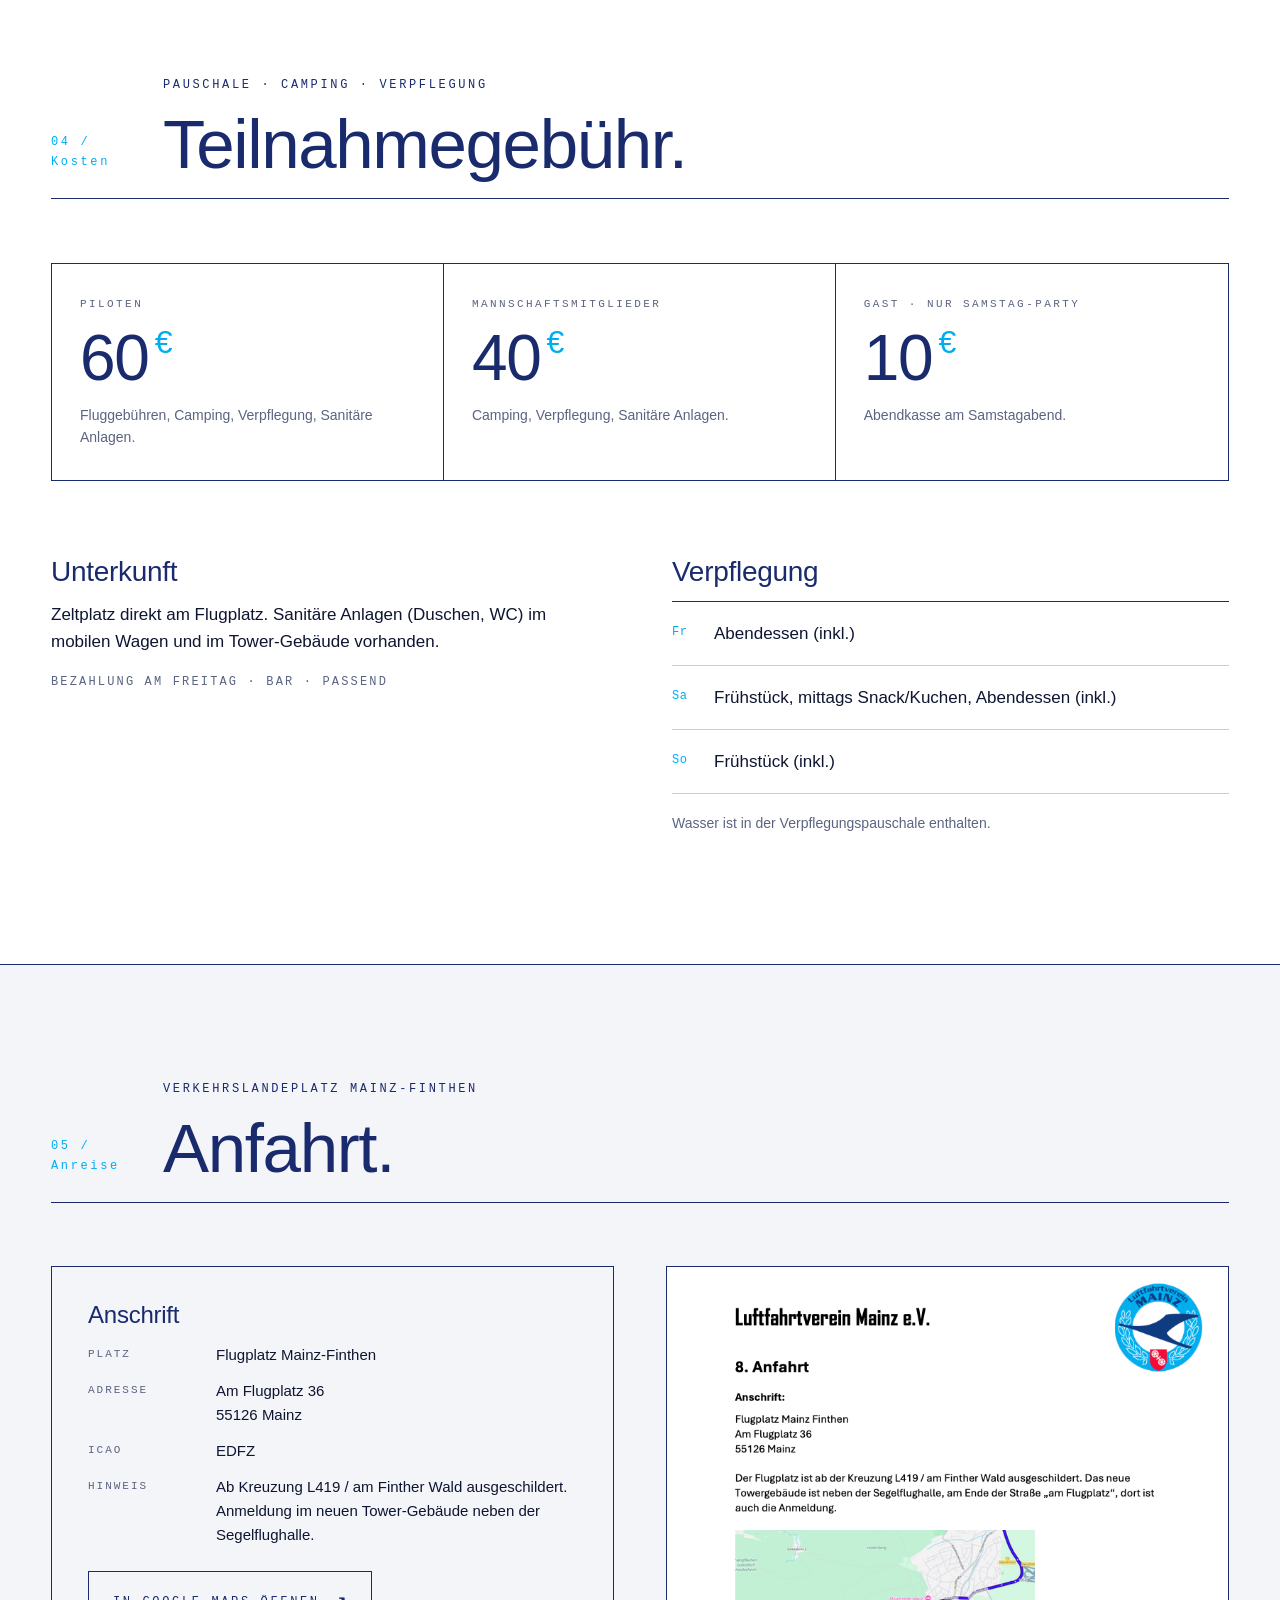
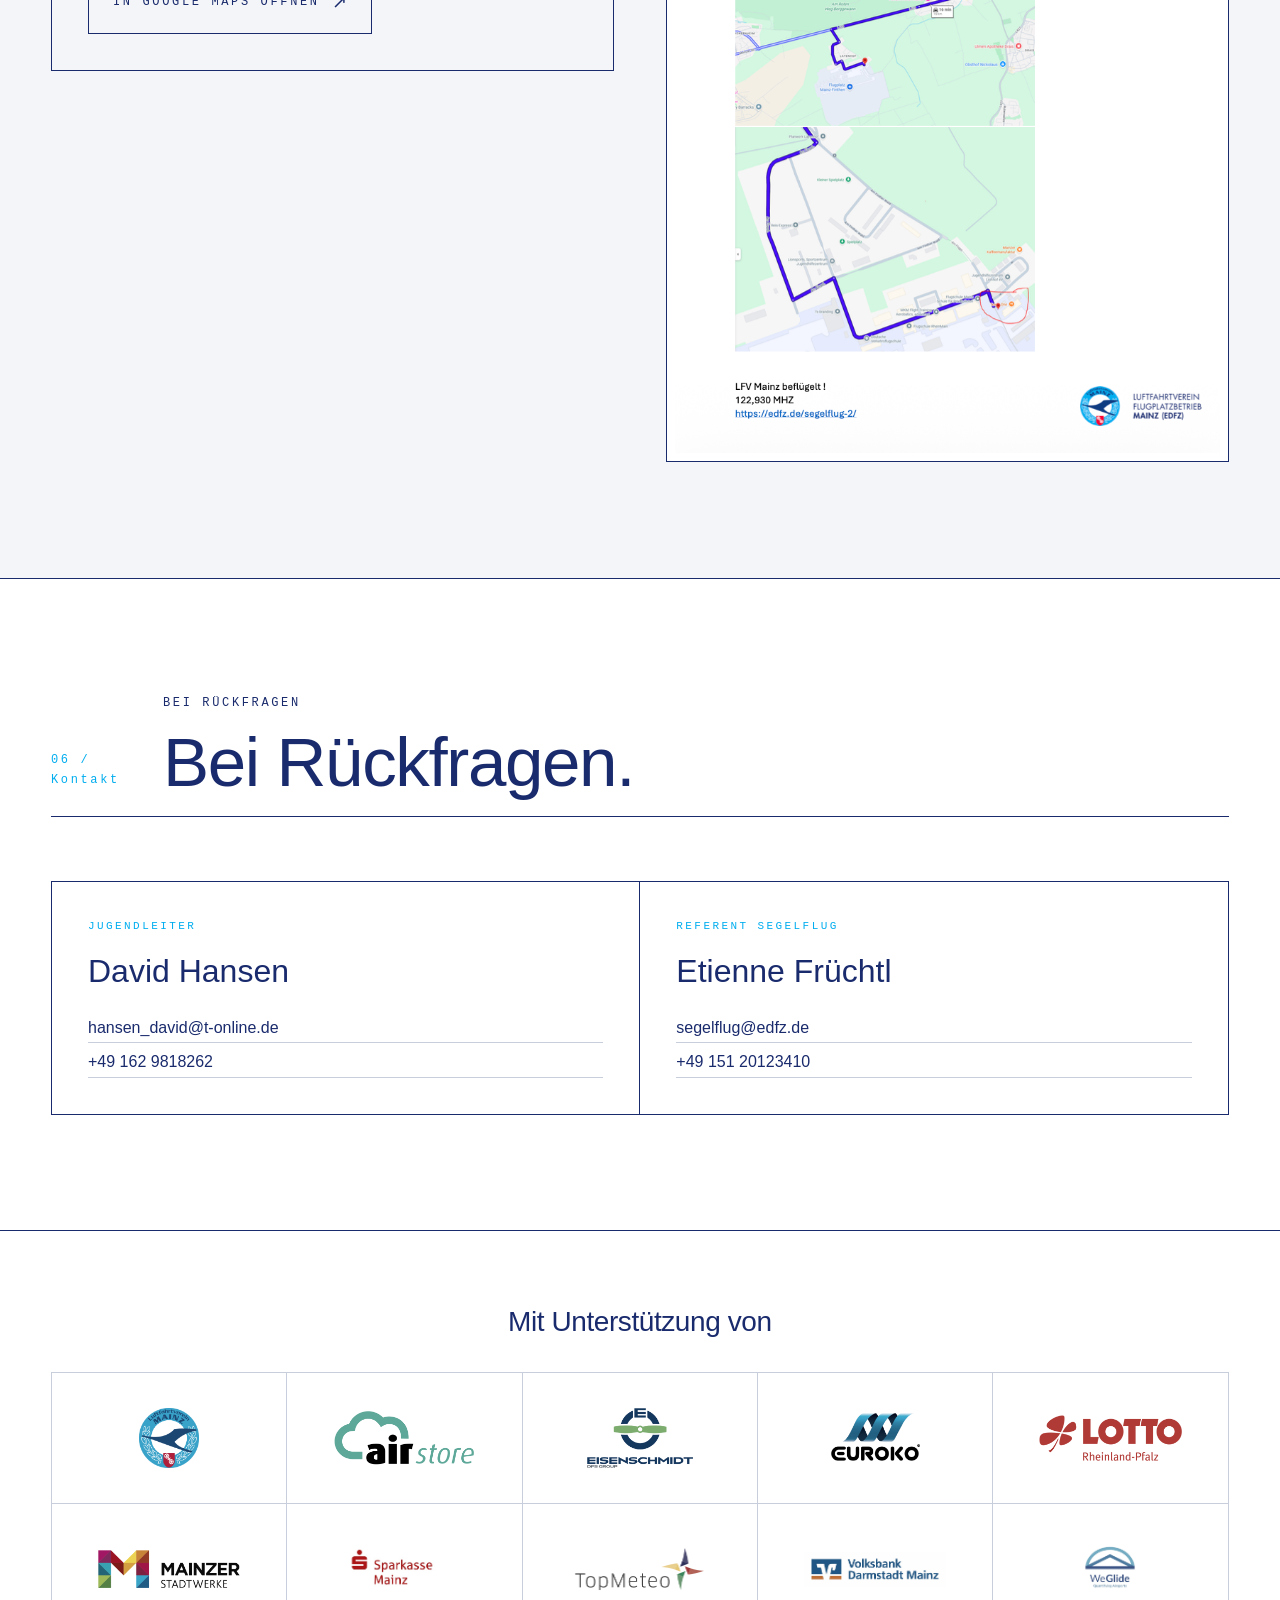
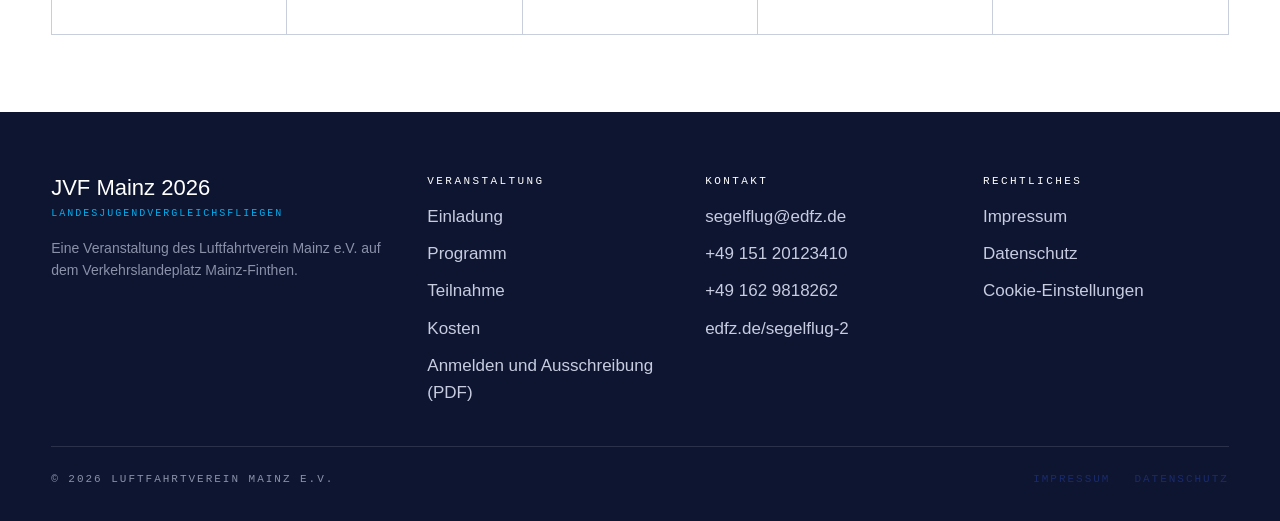
==== commit 720278c4: "Clarify registration PDF attachment" ====
--- a/index.html
+++ b/index.html
@@ -375,8 +375,11 @@
         Verbindliche Anmeldung per E-Mail an <br />
         <a href="mailto:segelflug@edfz.de?subject=Anmeldung%20JVF%20Mainz%202026" style="color:#fff; border-bottom:2px solid #fff;">segelflug@edfz.de</a>
       </h2>
-    </div>
-    <a class="btn" href="mailto:segelflug@edfz.de?subject=Anmeldung%20JVF%20Mainz%202026&body=Hallo%20zusammen%2C%0A%0Awir%20m%C3%B6chten%20uns%20verbindlich%20zum%20JVF%202026%20anmelden.%0A%0AVerein%3A%0ATeilnehmer%3A%0AFluglehrer%3A%0AHelfer%3A%0AMuster%20und%20Kennzeichen%20des%20Luftfahrzeugs%3A%0A%0AViele%20Gr%C3%BC%C3%9Fe" style="background:#fff; color:var(--primary); border-color:#fff;" data-aos="fade-up" data-aos-delay="80">
+      <p style="margin-top:14px; color:rgba(255,255,255,.9); font-size:16px;">
+        Bitte die ausgefüllte PDF zur Anmeldung an die E-Mail anhängen.
+      </p>
+    </div>
+    <a class="btn" href="mailto:segelflug@edfz.de?subject=Anmeldung%20JVF%20Mainz%202026&body=Hallo%20zusammen%2C%0A%0Awir%20m%C3%B6chten%20uns%20verbindlich%20zum%20JVF%202026%20anmelden.%0A%0AVerein%3A%0ATeilnehmer%3A%0AFluglehrer%3A%0AHelfer%3A%0AMuster%20und%20Kennzeichen%20des%20Luftfahrzeugs%3A%0A%0ADie%20ausgef%C3%BCllte%20PDF%20h%C3%A4ngen%20wir%20dieser%20E-Mail%20an.%0A%0AViele%20Gr%C3%BC%C3%9Fe" style="background:#fff; color:var(--primary); border-color:#fff;" data-aos="fade-up" data-aos-delay="80">
       Anmeldung schreiben <span class="arrow" aria-hidden="true">→</span>
     </a>
   </div>
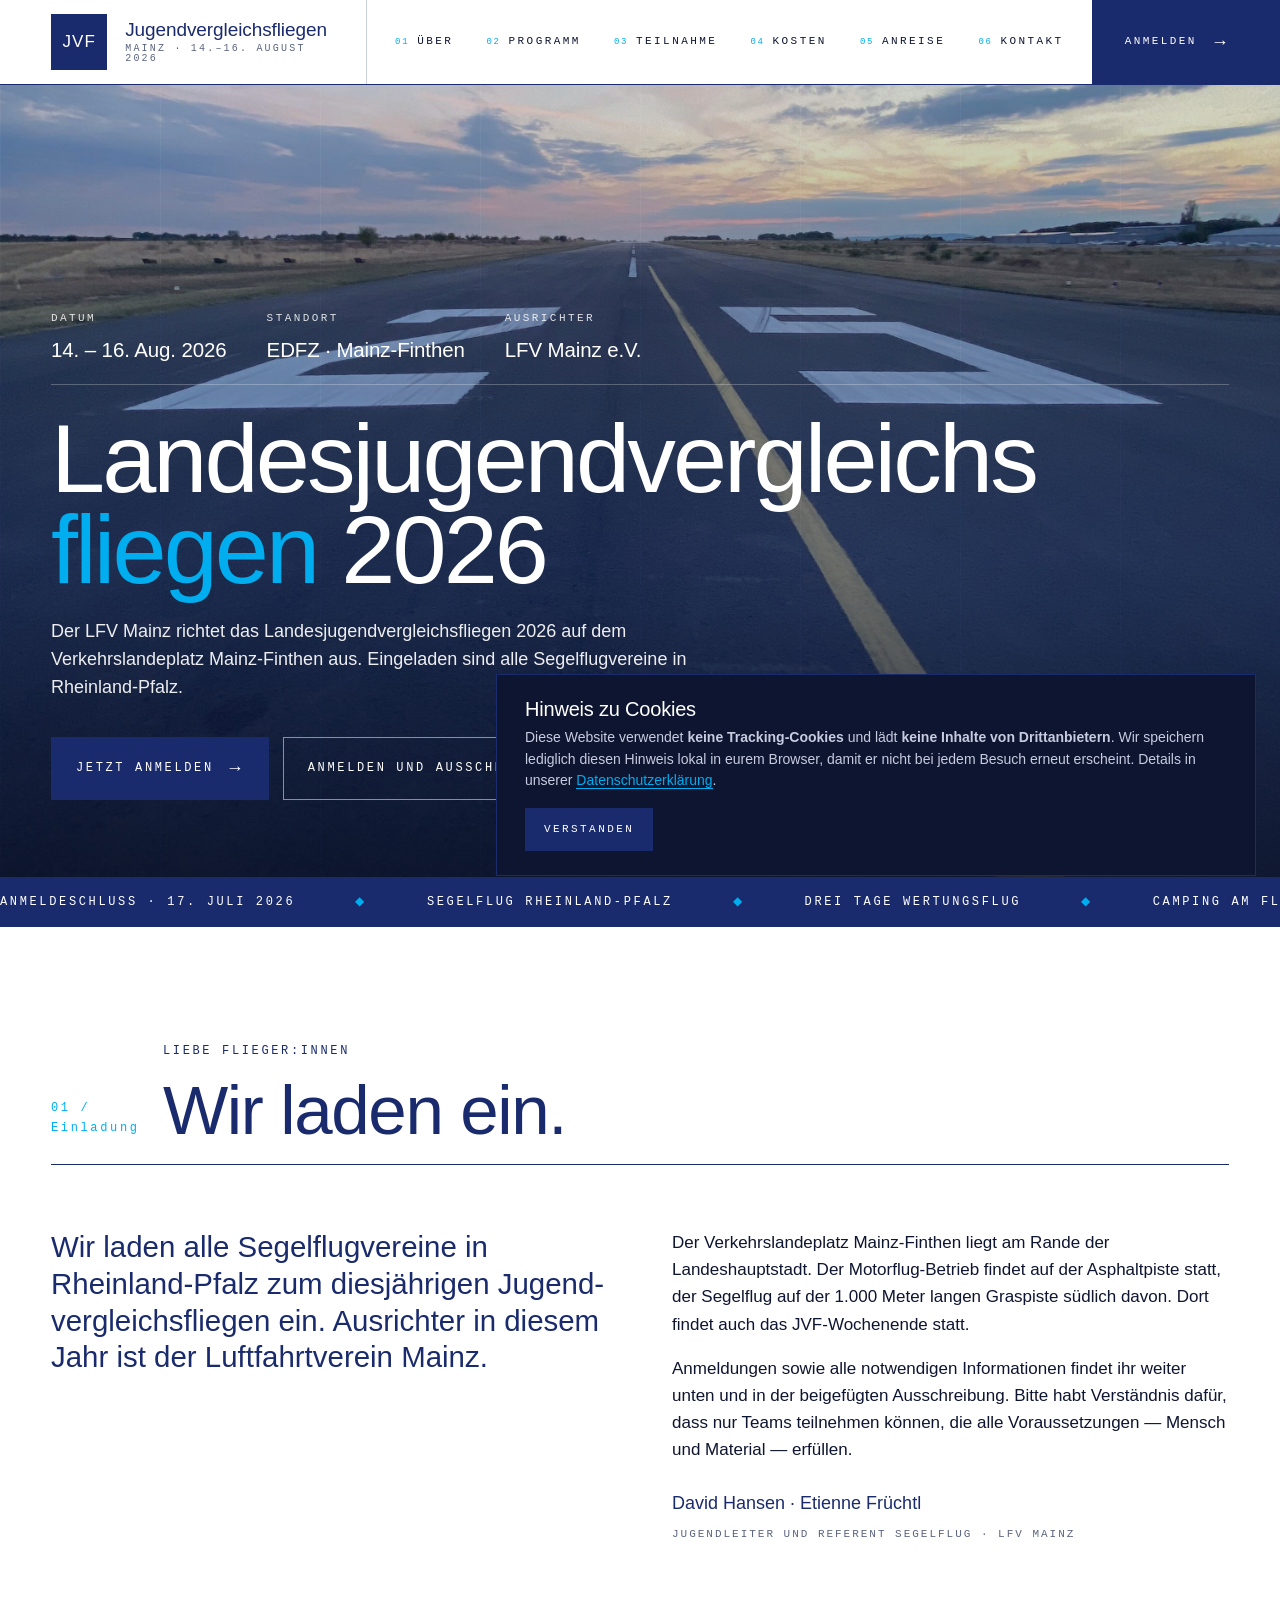
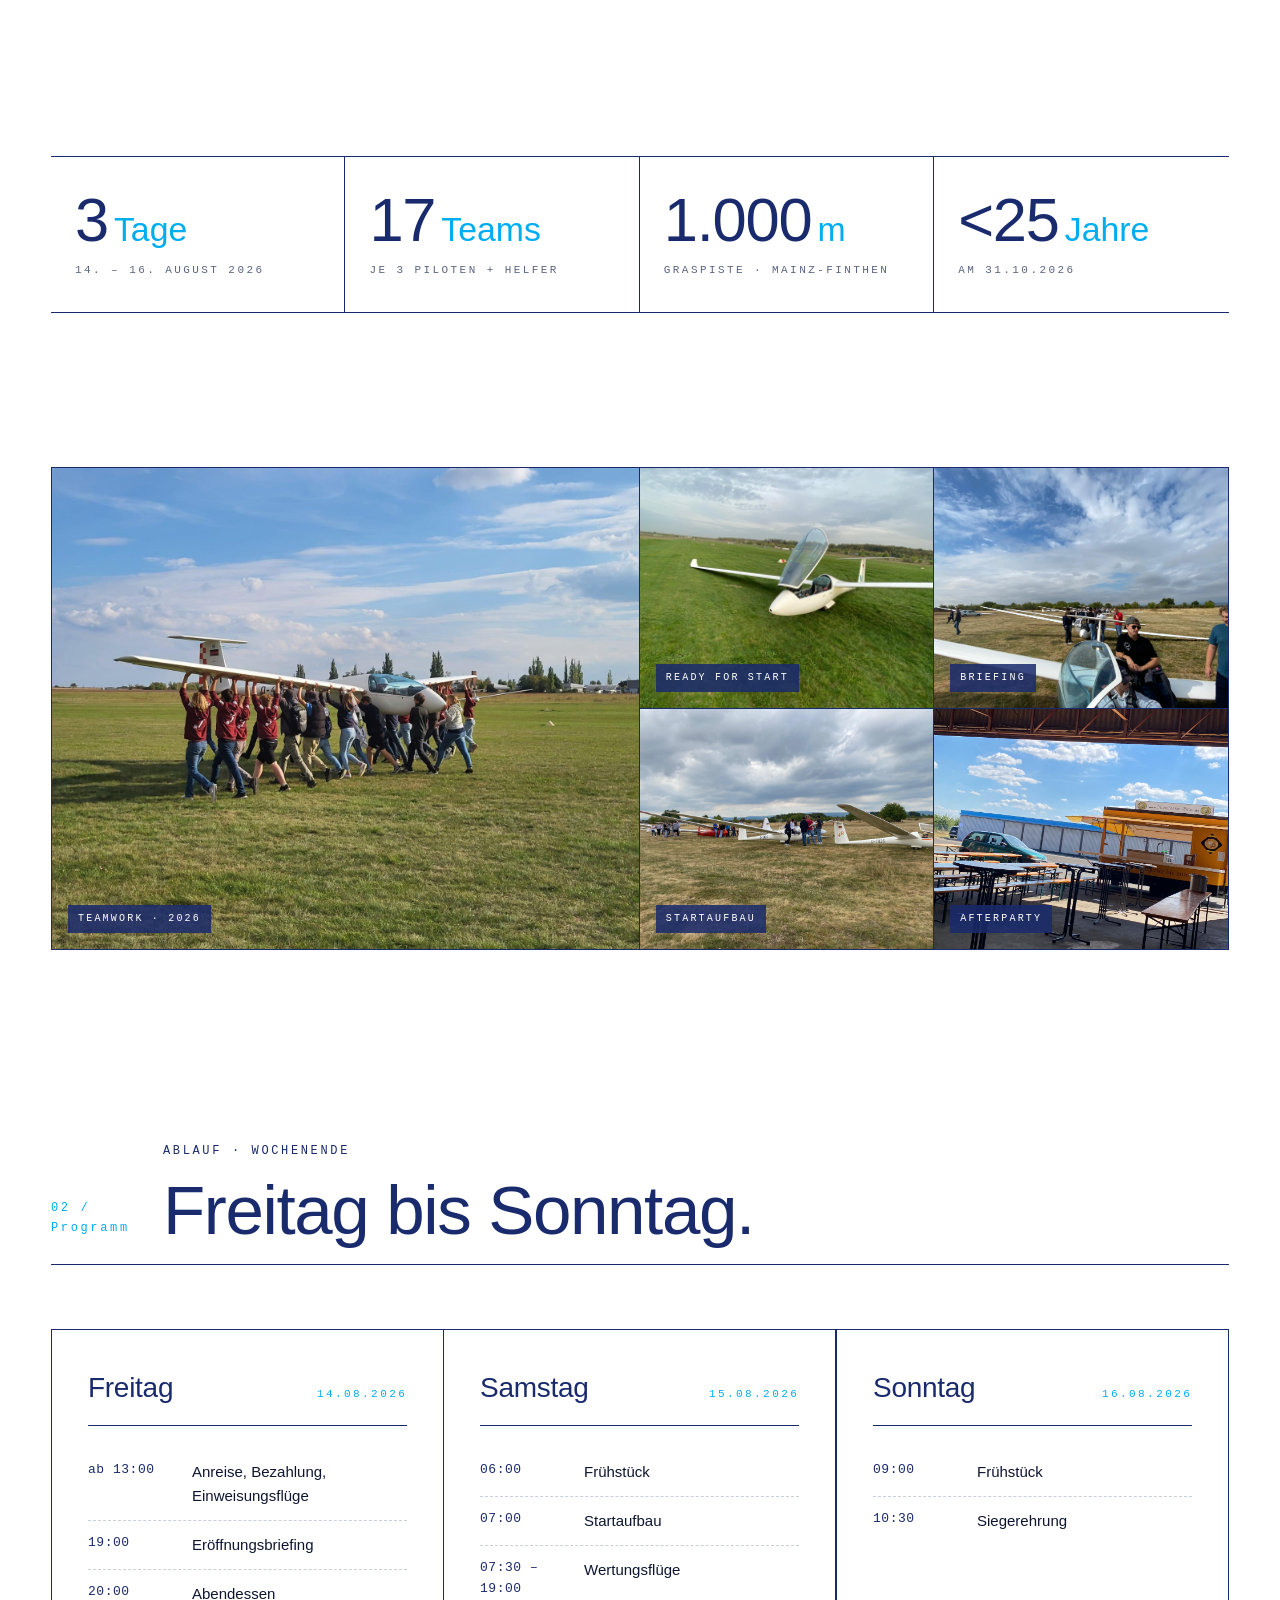
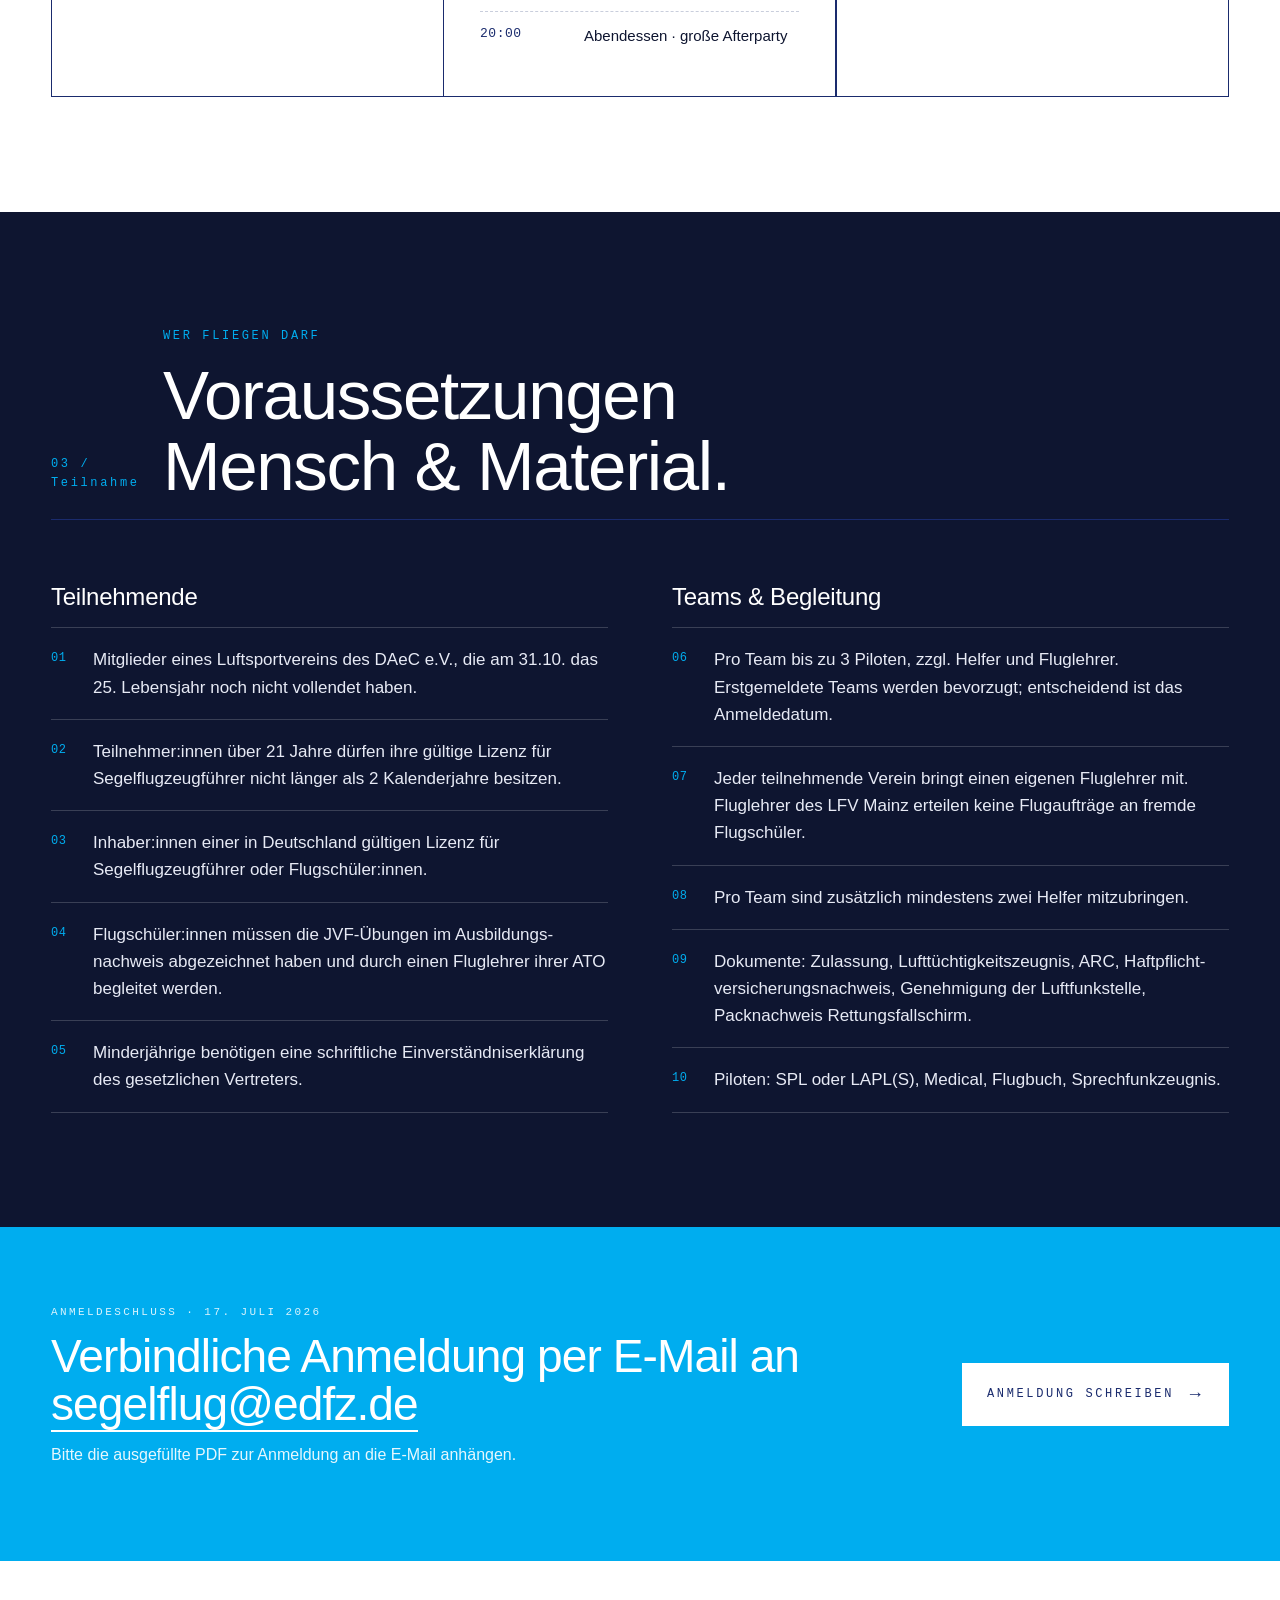
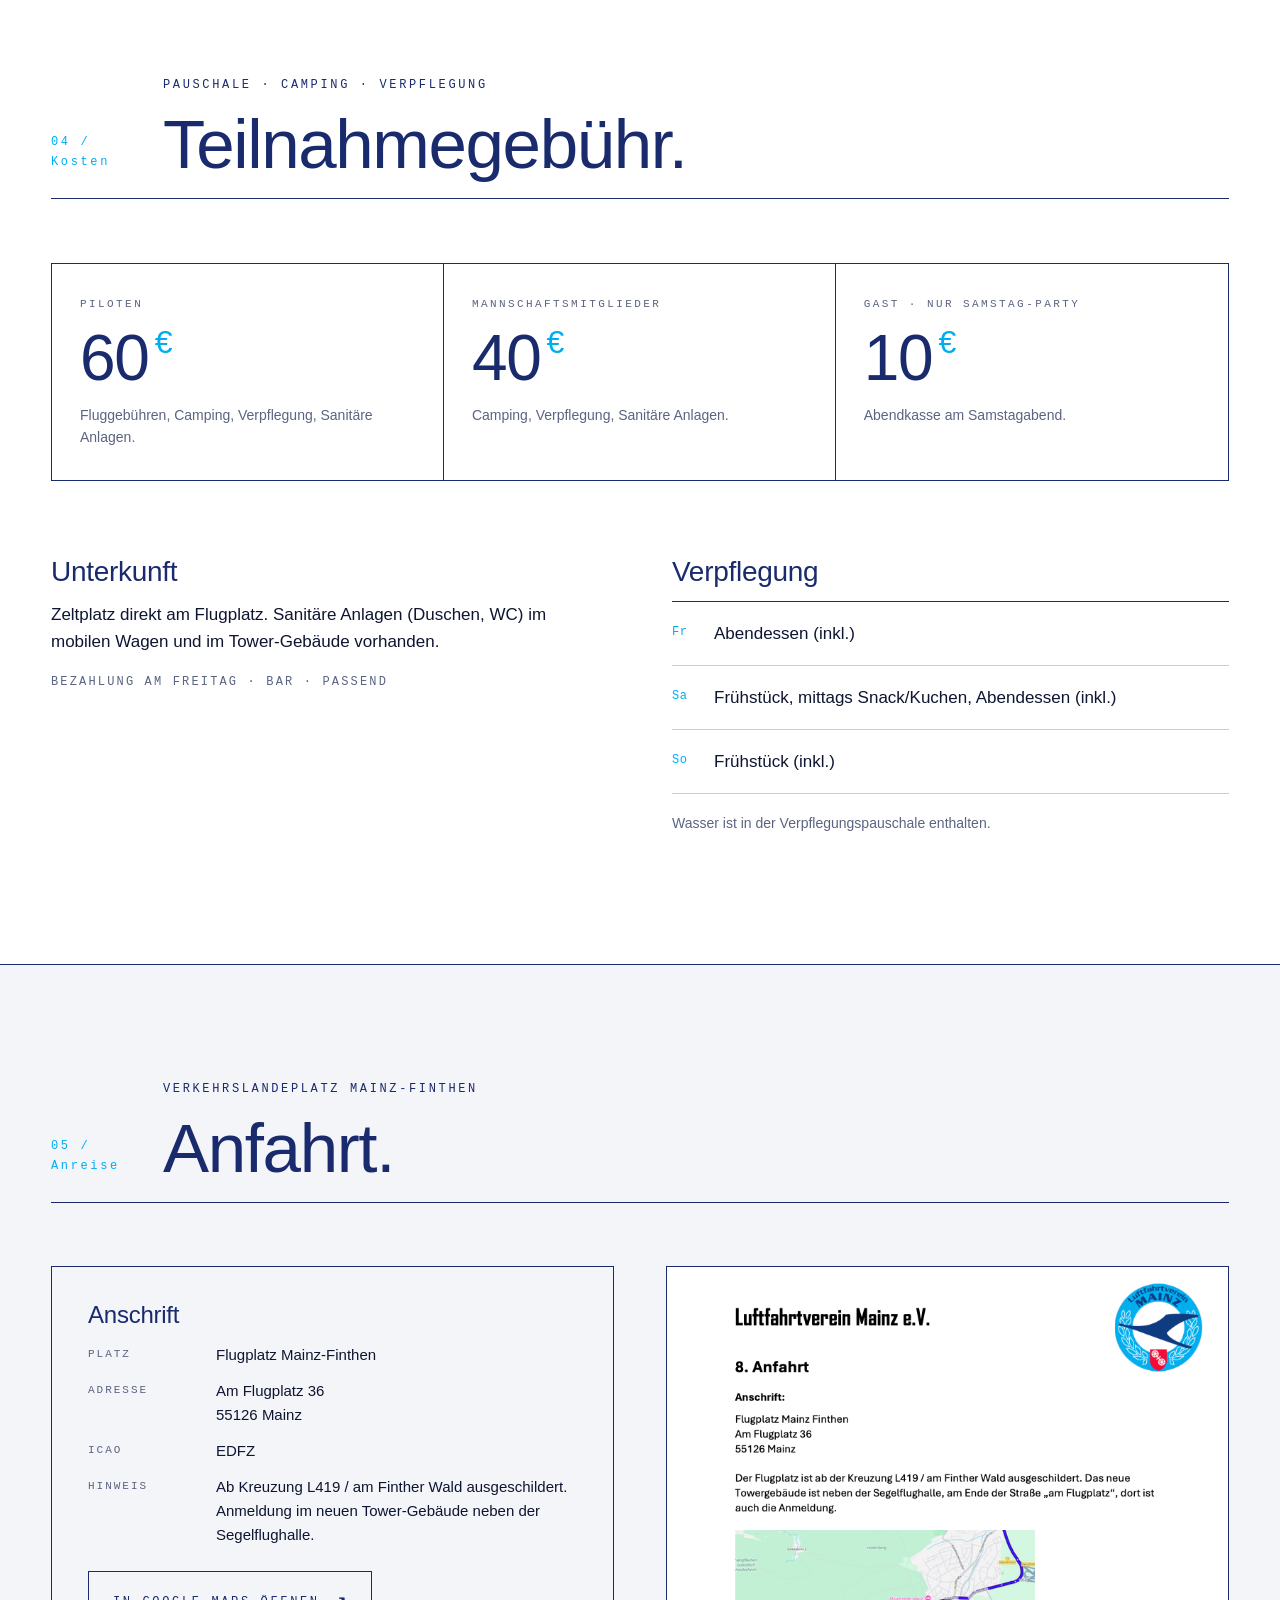
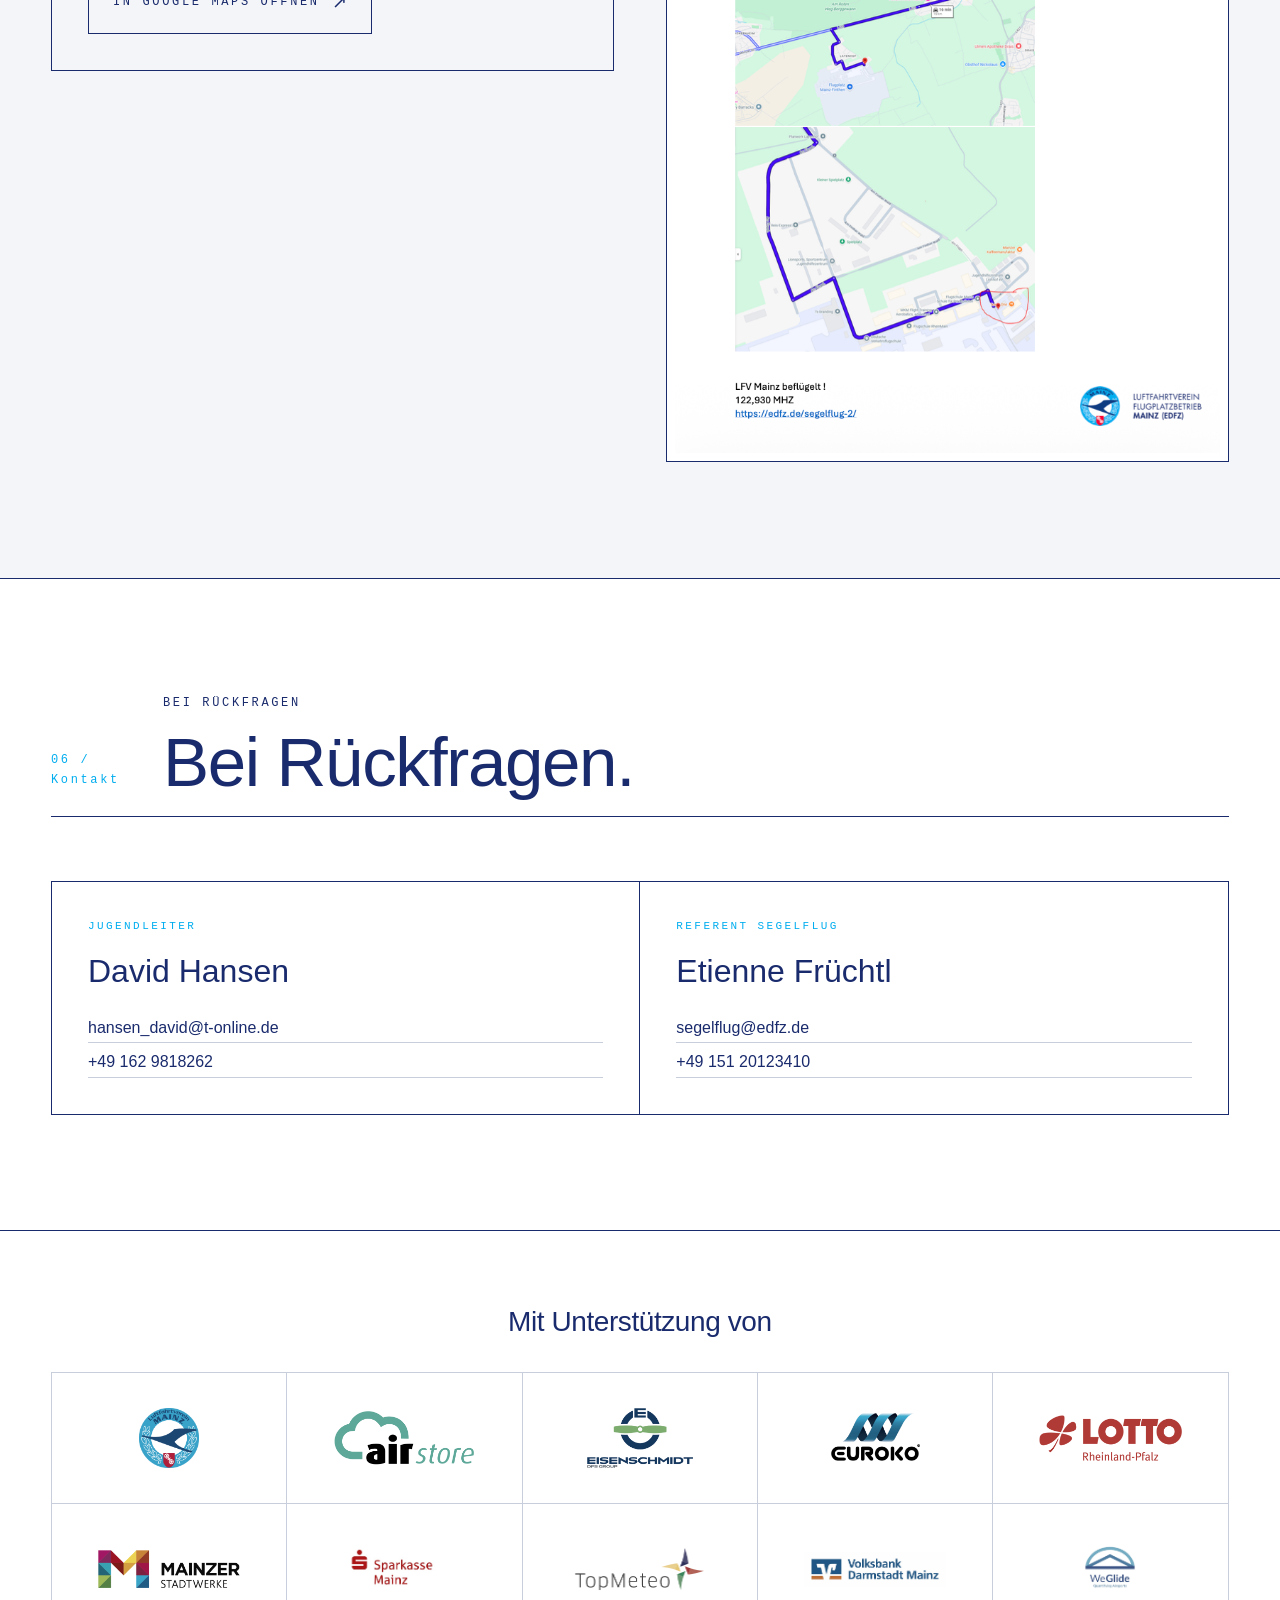
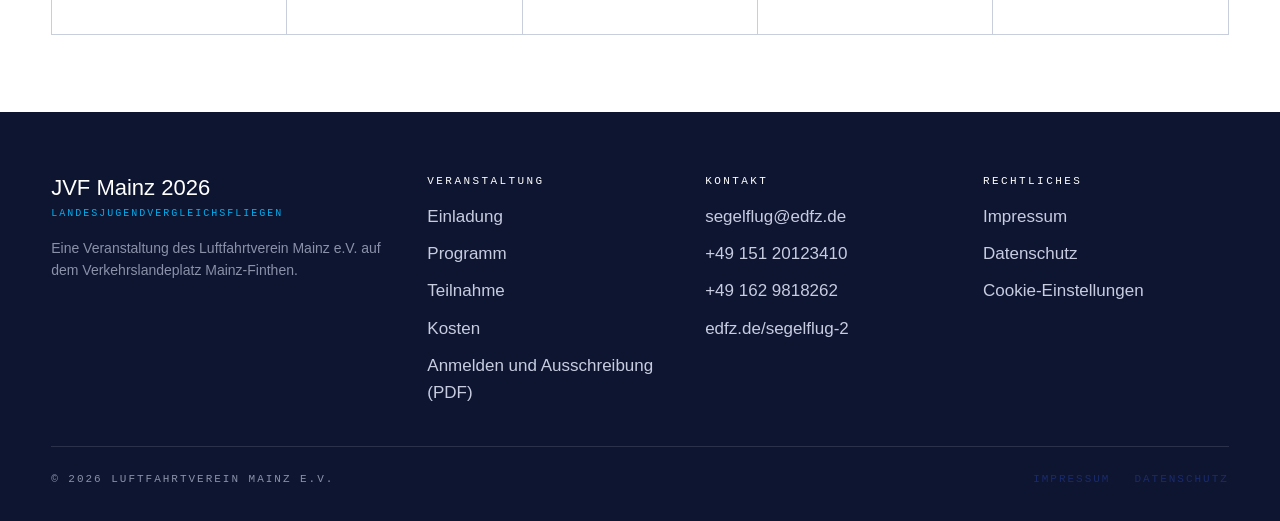
==== commit 59f2599c: "Update afterparty image" ====
--- a/index.html
+++ b/index.html
@@ -234,7 +234,7 @@
         <figcaption>Startaufbau</figcaption>
       </figure>
       <figure>
-        <img src="assets/images/social-bbq.jpg" alt="Lagerfeuer und Grill am Abend" loading="lazy" />
+        <img src="assets/images/afterparty-biergarten.jpg" alt="Ausschankwagen und Biertische bei der Afterparty" loading="lazy" />
         <figcaption>Afterparty</figcaption>
       </figure>
     </div>
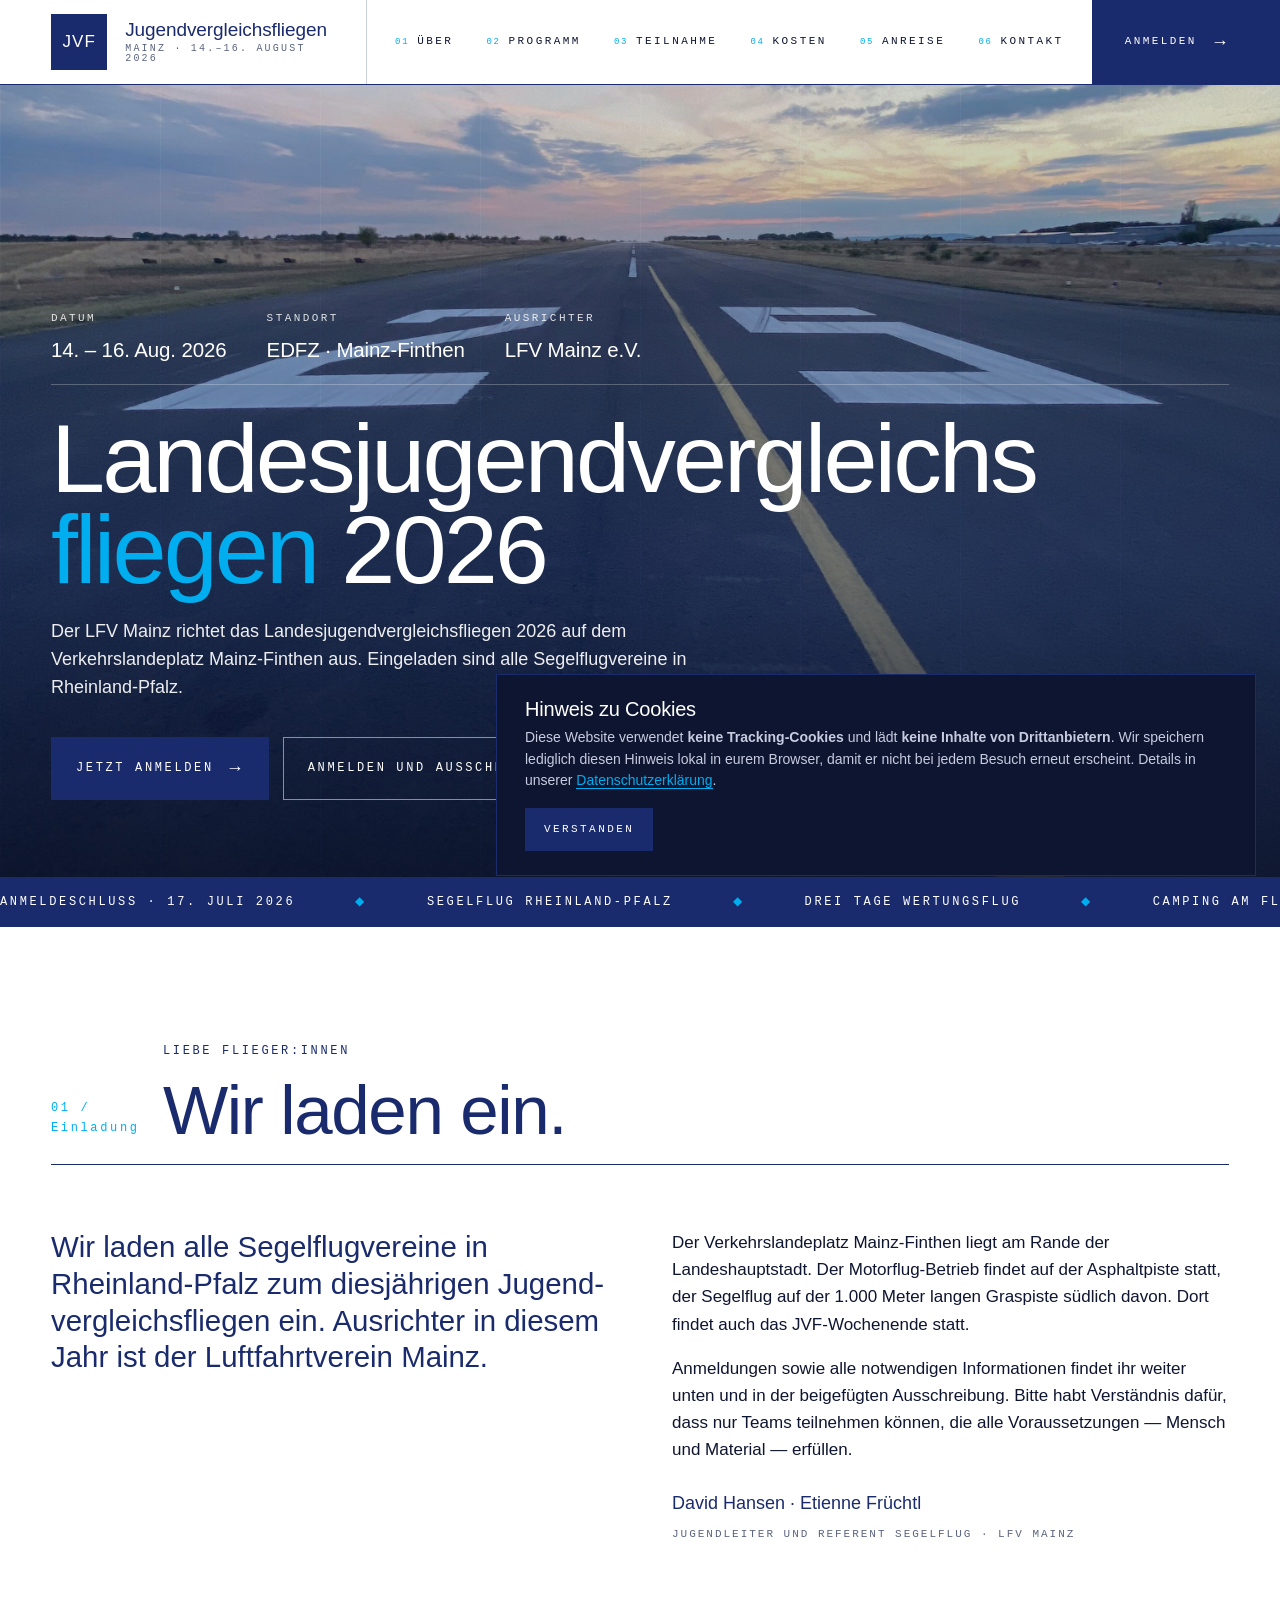
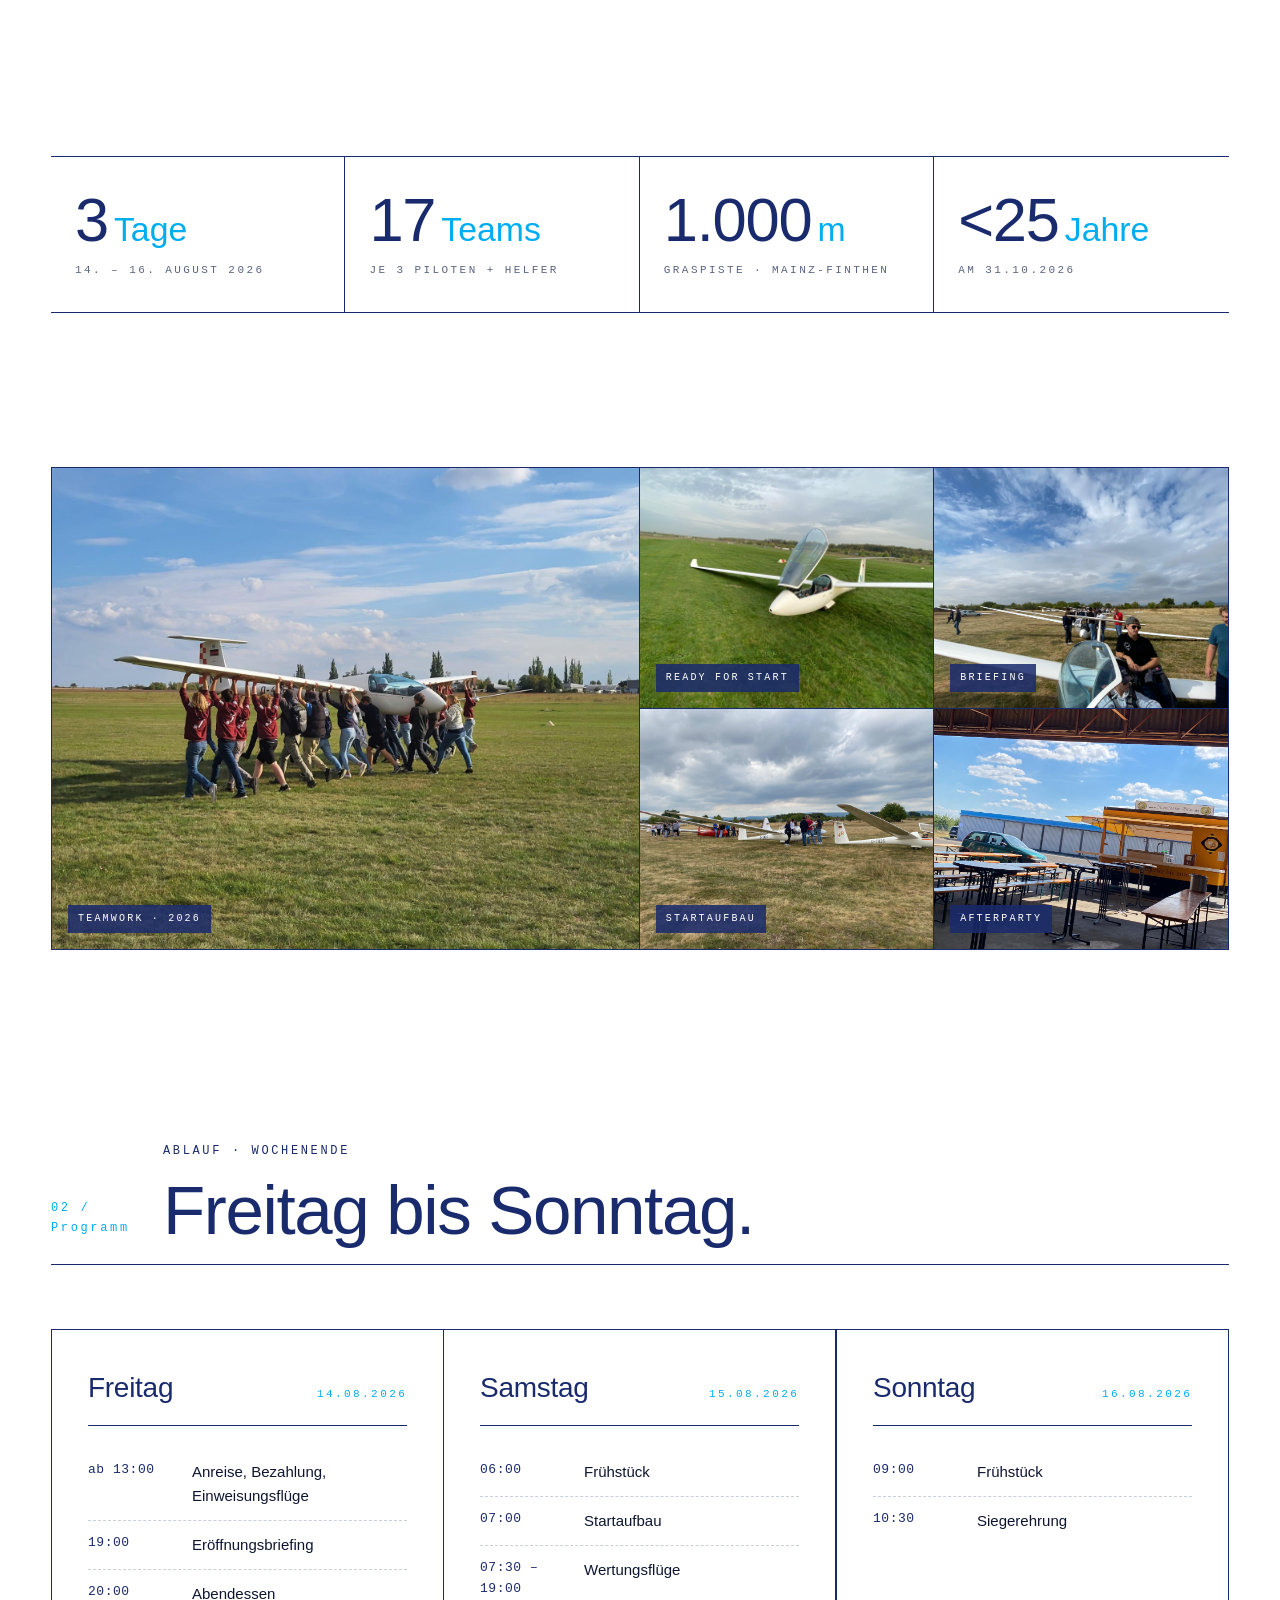
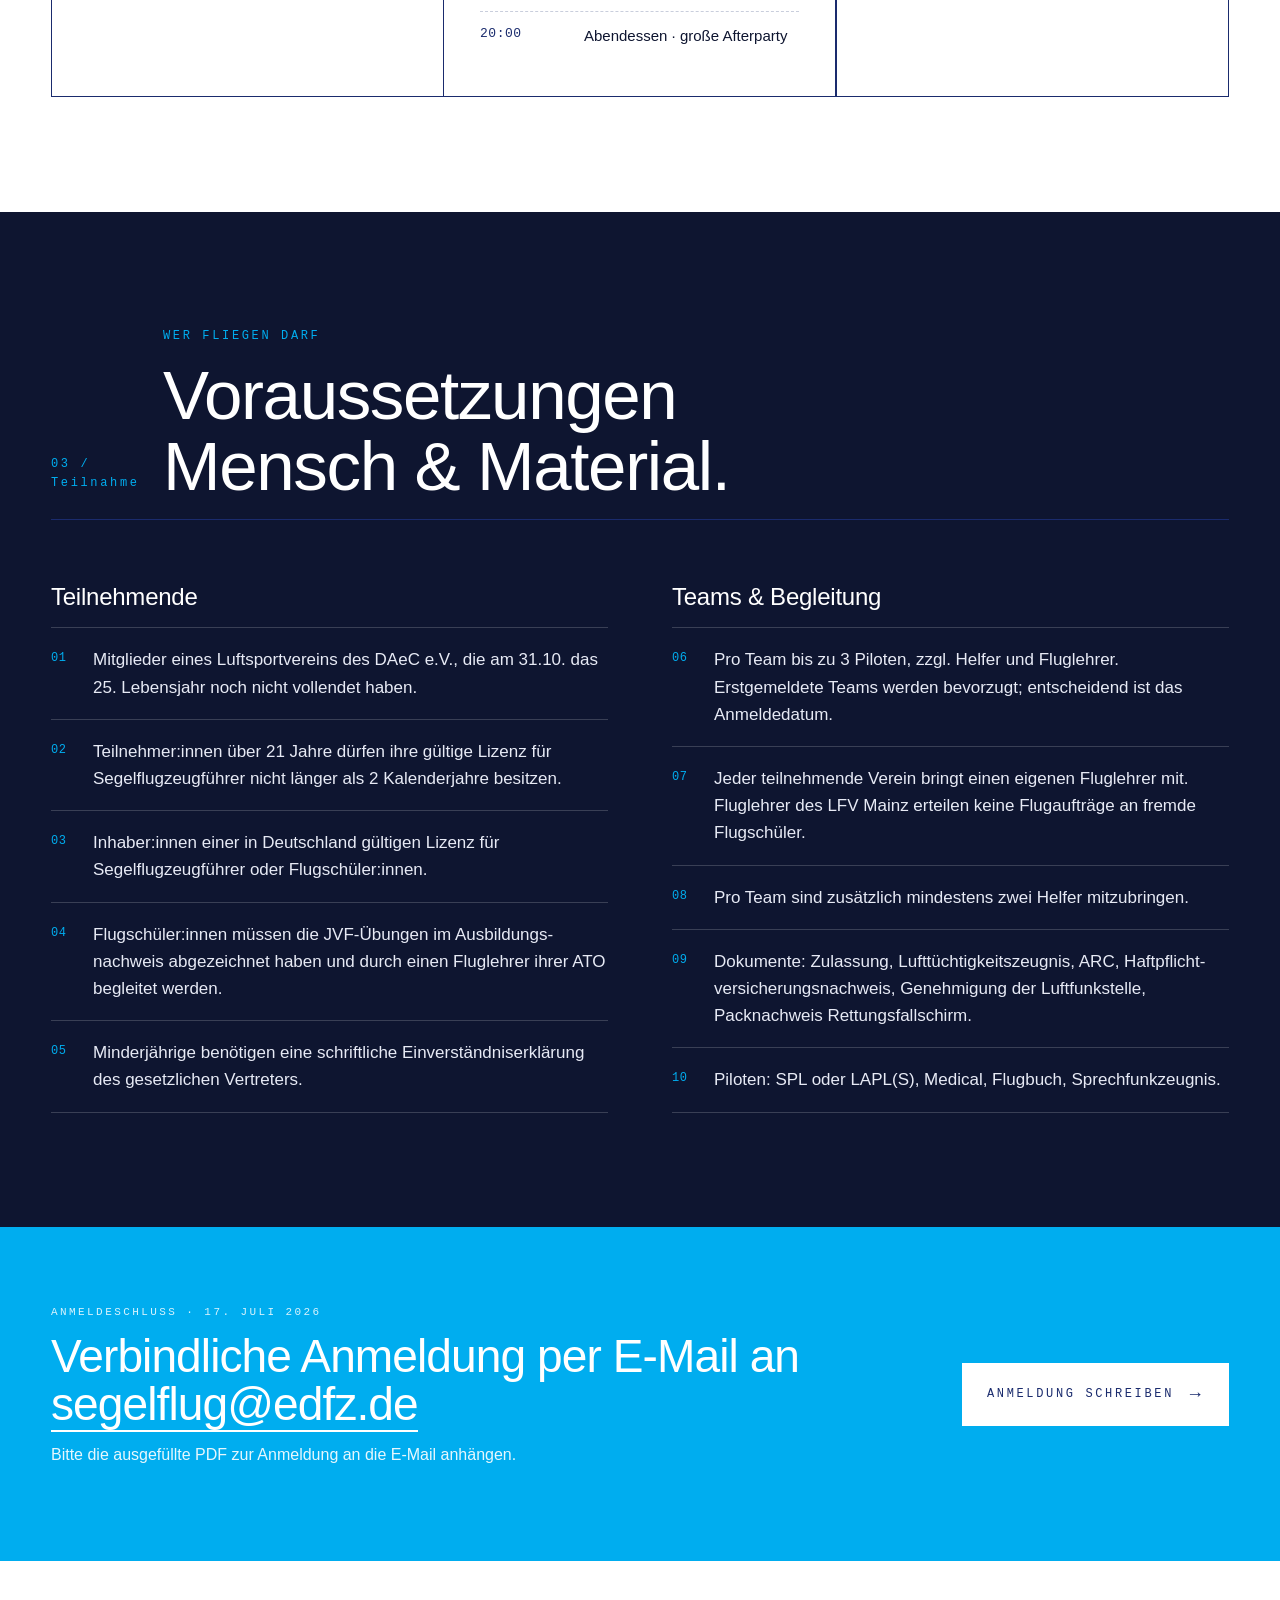
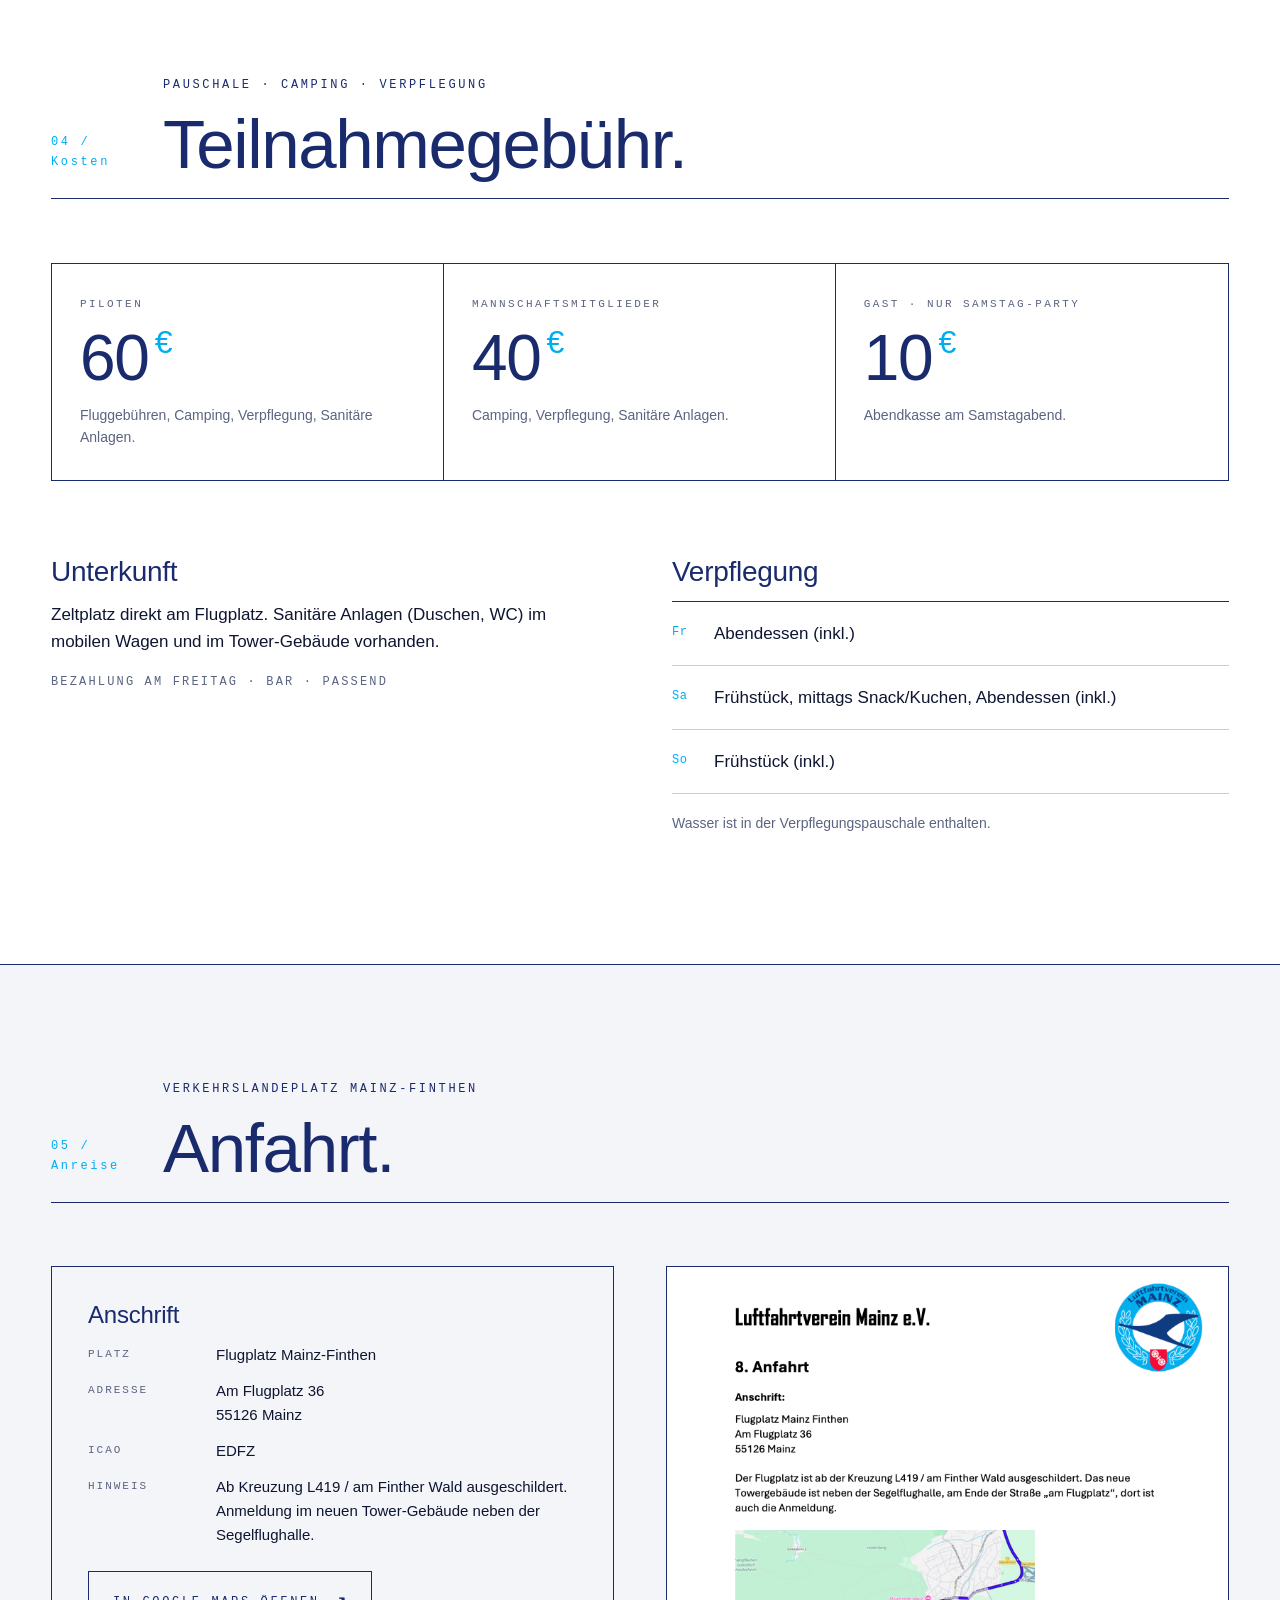
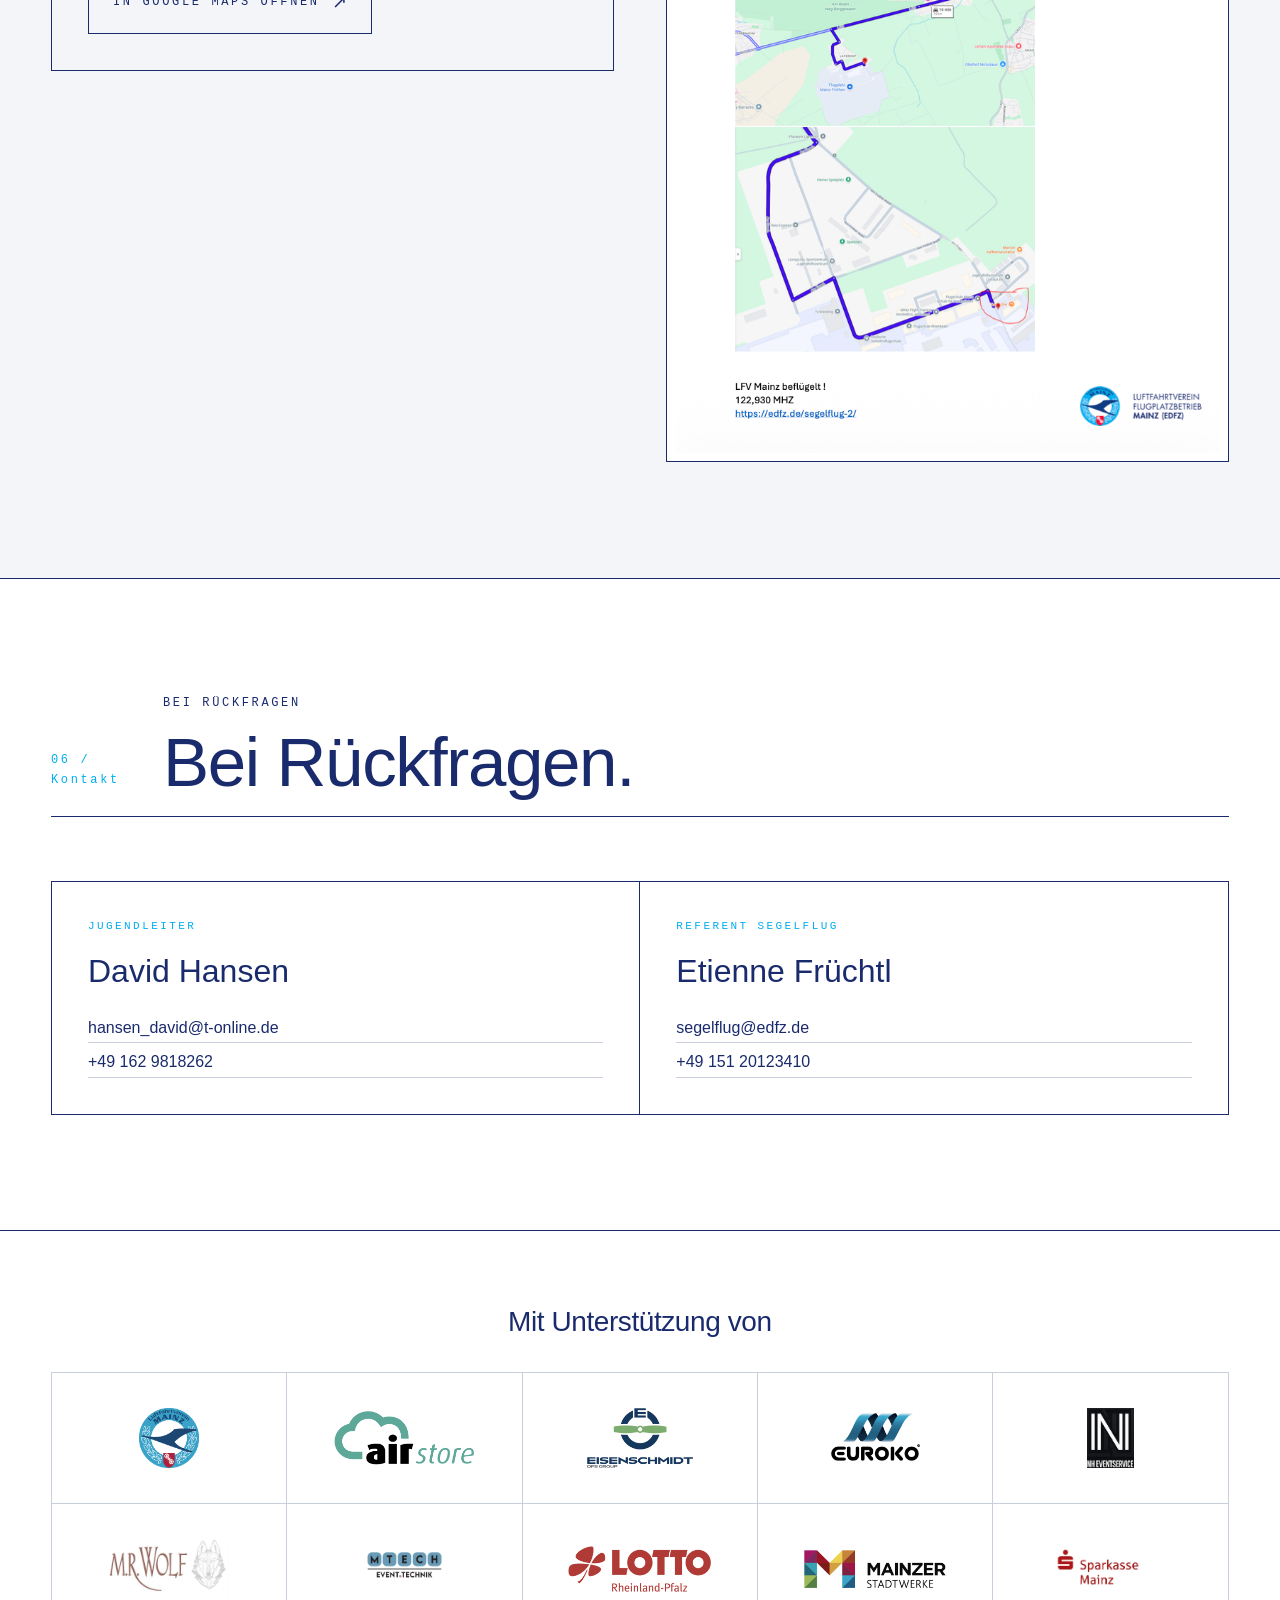
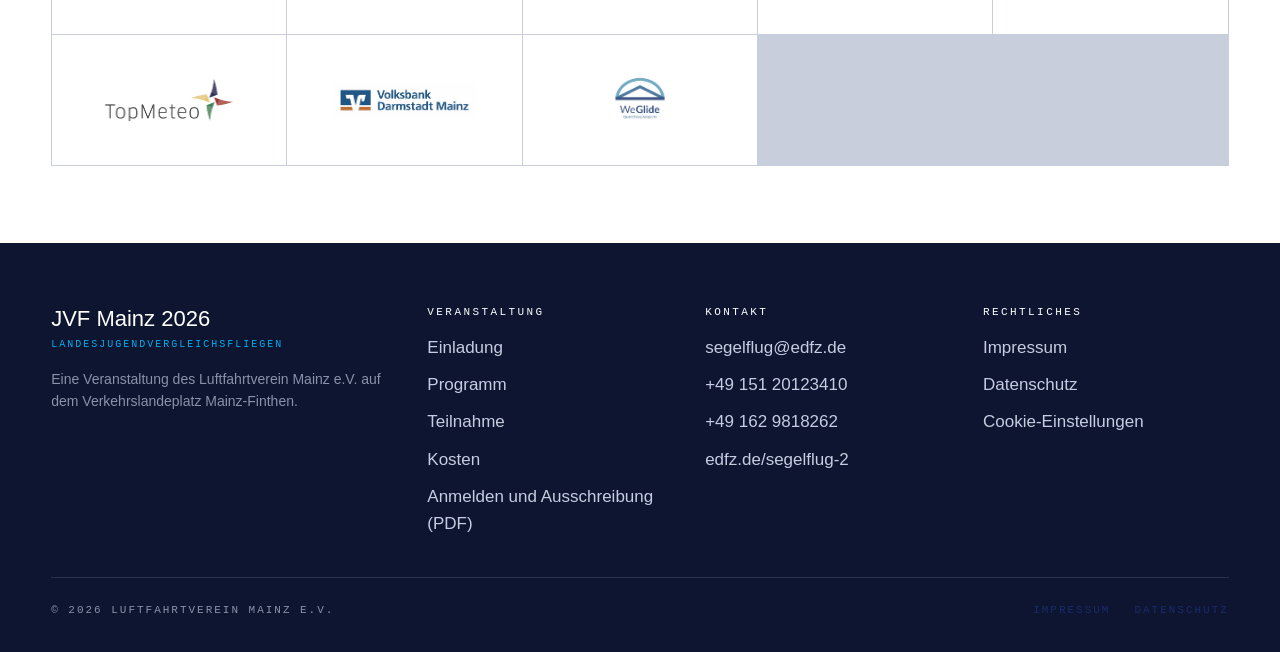
==== commit 0fe03c1d: "Add new sponsor logos and Euroko link" ====
--- a/index.html
+++ b/index.html
@@ -522,7 +522,10 @@
       <a class="sponsor" href="https://www.lfv-mainz.de" target="_blank" rel="noopener"><img src="assets/logos/lfv-mainz.png" alt="Luftfahrtverein Mainz" loading="lazy" /></a>
       <a class="sponsor" href="https://www.air-avionics.com" target="_blank" rel="noopener"><img src="assets/logos/air-avionics.png" alt="Air Avionics" loading="lazy" /></a>
       <a class="sponsor" href="#" rel="noopener"><img src="assets/logos/eisenschmidt.png" alt="Eisenschmidt" loading="lazy" /></a>
-      <a class="sponsor" href="#" rel="noopener"><img src="assets/logos/euroko.png" alt="Euroko" loading="lazy" /></a>
+      <a class="sponsor" href="https://www.euroko24.de" target="_blank" rel="noopener"><img src="assets/logos/euroko.png" alt="Euroko" loading="lazy" /></a>
+      <div class="sponsor"><img src="assets/logos/nh-eventservice.jpg" alt="NH Eventservice" loading="lazy" /></div>
+      <div class="sponsor"><img src="assets/logos/mr-wolf.jpg" alt="Mr. Wolf" loading="lazy" /></div>
+      <div class="sponsor"><img src="assets/logos/mtech-eventtechnik.jpg" alt="MTECH Event.Technik" loading="lazy" /></div>
       <a class="sponsor" href="https://www.lotto-rlp.de" target="_blank" rel="noopener"><img src="assets/logos/lotto.png" alt="Lotto Rheinland-Pfalz" loading="lazy" /></a>
       <a class="sponsor" href="https://www.mainzer-stadtwerke.de" target="_blank" rel="noopener"><img src="assets/logos/mainzer-stadtwerke.png" alt="Mainzer Stadtwerke" loading="lazy" /></a>
       <a class="sponsor" href="https://www.sparkasse-mainz.de" target="_blank" rel="noopener"><img src="assets/logos/sparkasse.jpg" alt="Sparkasse Mainz" loading="lazy" /></a>
